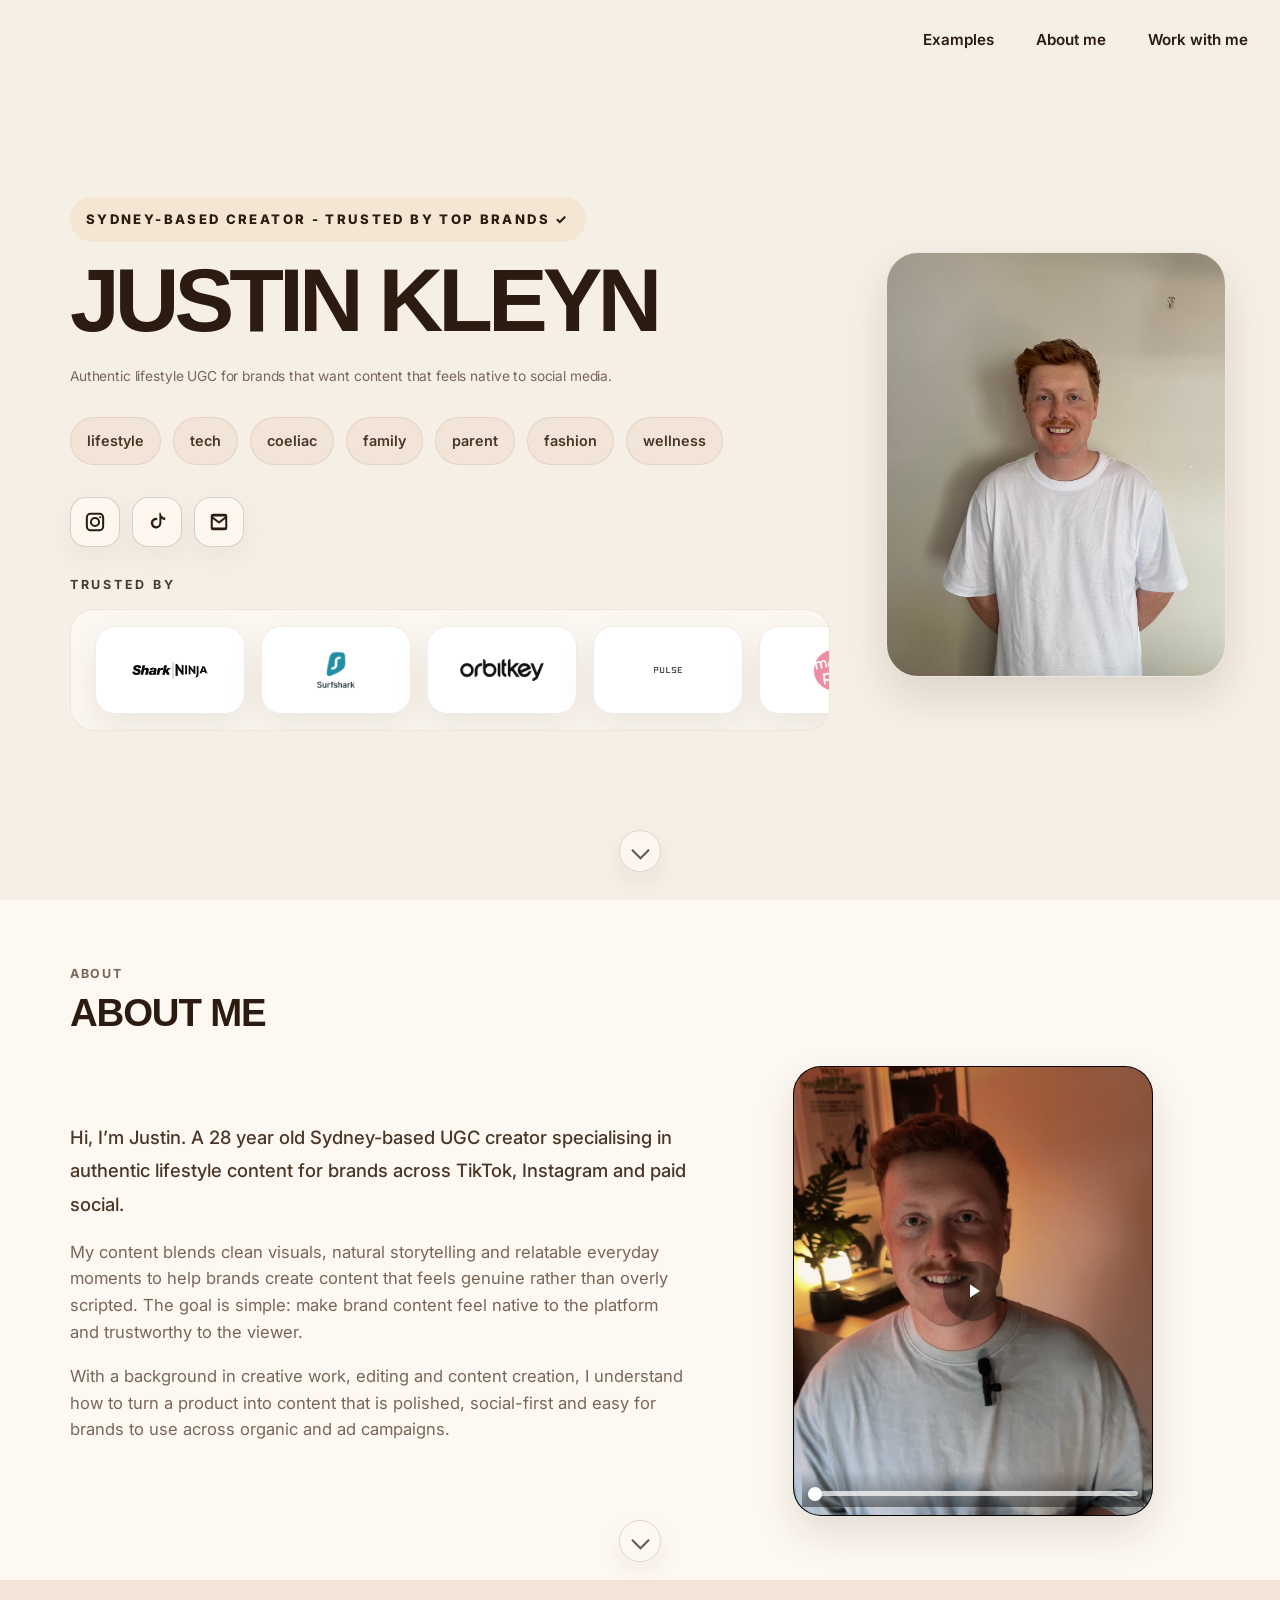
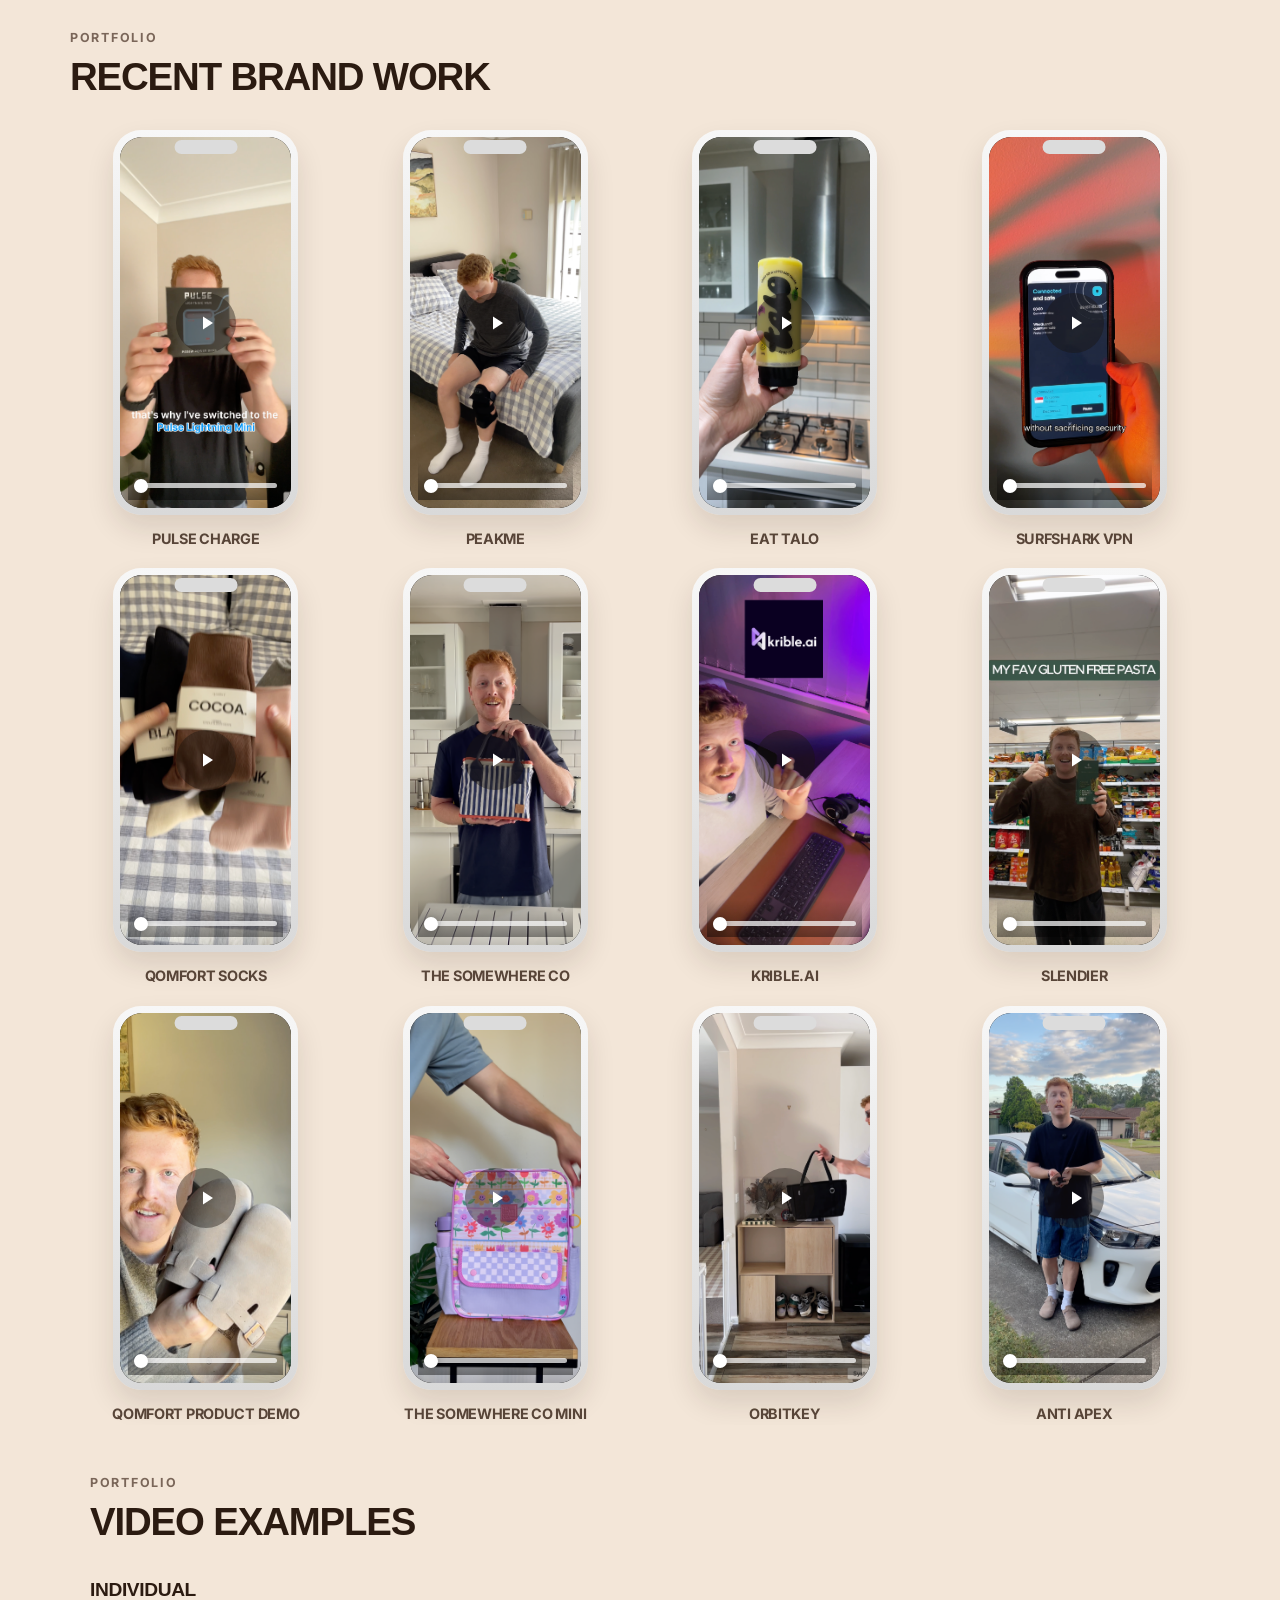
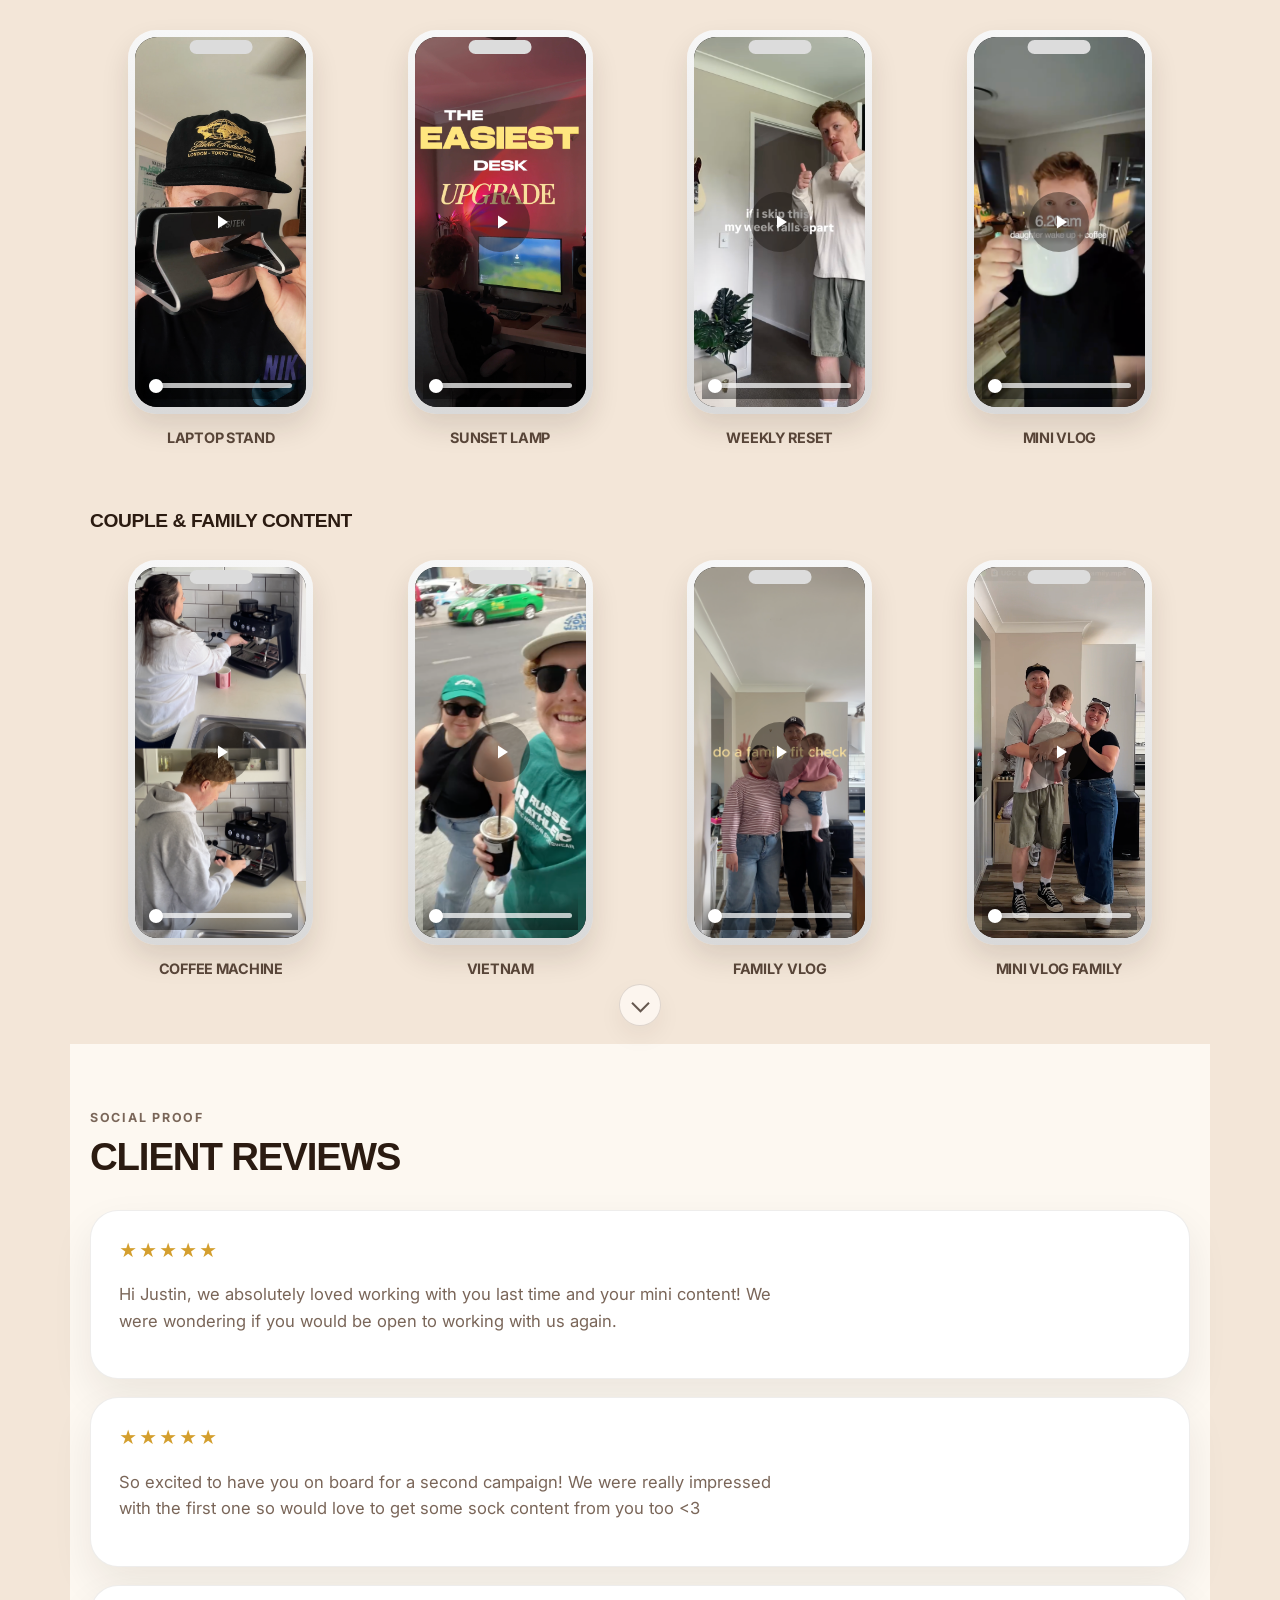
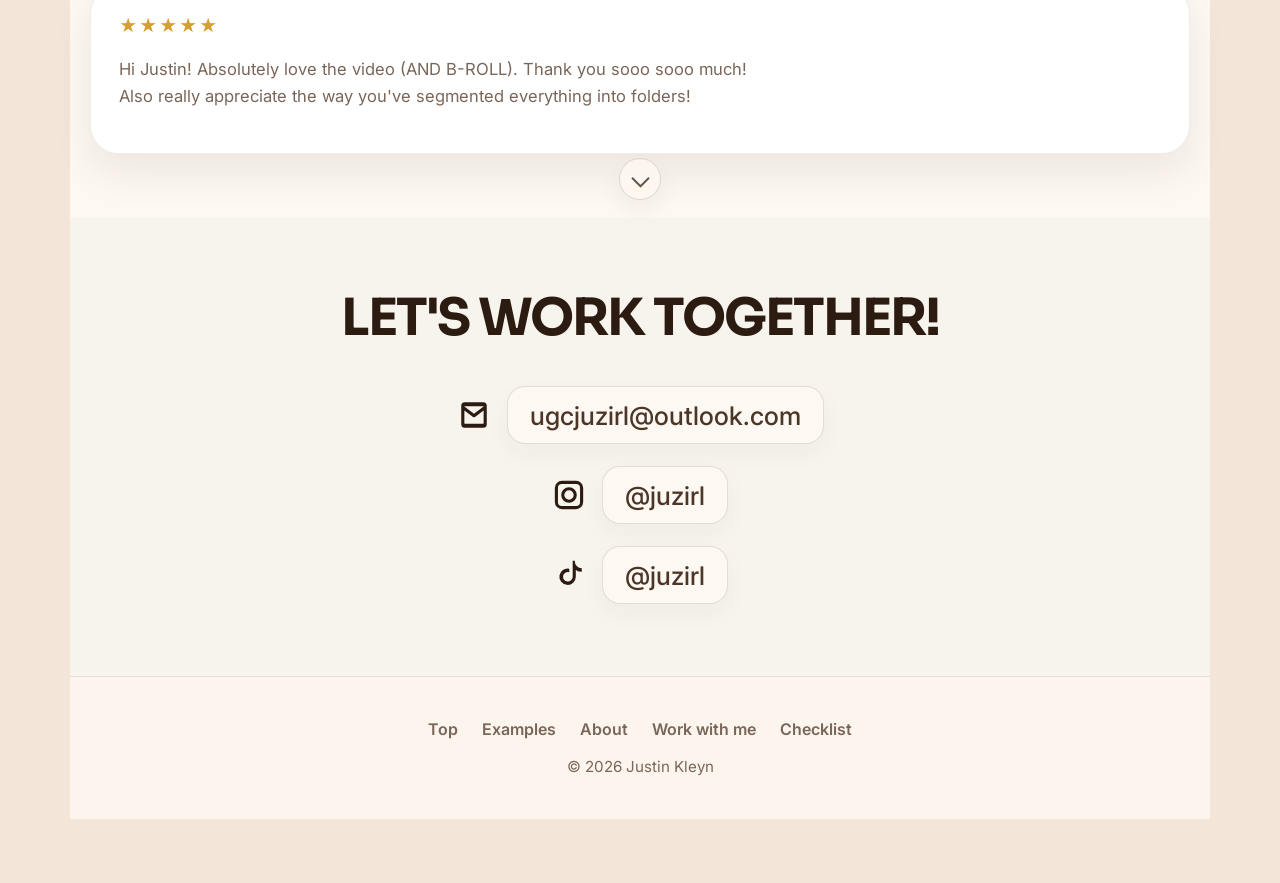
==== index.html @ f052af88 "checklist" ====
<!DOCTYPE html>
<html lang="en">
  <head>
    <link rel="icon" type="image/svg+xml" href="favicon.svg" />
    <meta charset="UTF-8" />
    <meta name="viewport" content="width=device-width, initial-scale=1.0" />
    <title>Justin Kleyn · UGC Creator</title>
    <meta
      name="description"
      content="Justin Kleyn · UGC Creator. Authentic lifestyle UGC for brands across TikTok, Instagram and paid social."
    />
    <link rel="stylesheet" href="styles.css" />
    <link rel="preconnect" href="https://fonts.googleapis.com" />
    <link rel="preconnect" href="https://fonts.gstatic.com" crossorigin />
    <link
      href="https://fonts.googleapis.com/css2?family=Inter:wght@300;400;500;600;700;800&family=Sora:wght@500;600;700;800&display=swap"
      rel="stylesheet"
    />
  </head>
  <body>
    <nav class="navigation" aria-label="Primary navigation">
      <div class="nav-links" id="navLinks">
        <a href="#examples" class="nav-link">Examples</a>
        <a href="#about" class="nav-link">About me</a>
        <a href="#contact" class="nav-link">Work with me</a>
      </div>
      <button class="mobile-menu-toggle" type="button" aria-label="Open menu" id="menuToggle">
        <span></span>
        <span></span>
        <span></span>
      </button>
    </nav>

    <section class="hero" id="top">
      <div class="container">
        <div class="hero-content">
          <div class="hero-left">
            <p class="hero-eyebrow">Sydney-based creator - Trusted by top brands ✓</p>
            <h1 class="hero-title">Justin Kleyn</h1>
            <p class="hero-subtitle">
              Authentic lifestyle UGC for brands that want content that feels native to social
              media.
            </p>

            <div class="hero-tags">
              <span>lifestyle</span>
              <span>tech</span>
              <span>coeliac</span>
              <span>family</span>
              <span>parent</span>
              <span>fashion</span>
              <span>wellness</span>
            </div>

            <div class="social-links">
              <a
                class="social-link"
                href="https://instagram.com/juzirl"
                target="_blank"
                rel="noopener noreferrer"
                aria-label="Instagram @juzirl"
              >
                <svg viewBox="0 0 24 24" aria-hidden="true" class="social-icon-svg">
                  <path
                    d="M7 2h10a5 5 0 0 1 5 5v10a5 5 0 0 1-5 5H7a5 5 0 0 1-5-5V7a5 5 0 0 1 5-5Zm0 2.2A2.8 2.8 0 0 0 4.2 7v10A2.8 2.8 0 0 0 7 19.8h10a2.8 2.8 0 0 0 2.8-2.8V7A2.8 2.8 0 0 0 17 4.2H7Zm5 2.3A5.5 5.5 0 1 1 6.5 12 5.5 5.5 0 0 1 12 6.5Zm0 2.2A3.3 3.3 0 1 0 15.3 12 3.3 3.3 0 0 0 12 8.7Zm5.7-3.1a1.2 1.2 0 1 1-1.2 1.2 1.2 1.2 0 0 1 1.2-1.2Z"
                  />
                </svg>
              </a>

              <a
                class="social-link"
                href="https://tiktok.com/@juzirl"
                target="_blank"
                rel="noopener noreferrer"
                aria-label="TikTok @juzirl"
              >
                <svg viewBox="0 0 24 24" aria-hidden="true" class="social-icon-svg">
                  <path
                    d="M14.6 2v11.2a3.4 3.4 0 1 1-2.4-3.2V7.5a5.8 5.8 0 1 0 4.6 5.7V8.4a7.3 7.3 0 0 0 4.2 1.3V7.2a4.8 4.8 0 0 1-3.4-1.4A4.7 4.7 0 0 1 16.1 2Z"
                  />
                </svg>
              </a>

              <a class="social-link" href="mailto:ugcjuzirl@outlook.com" aria-label="Email Justin">
                <svg viewBox="0 0 24 24" aria-hidden="true" class="social-icon-svg">
                  <path
                    d="M3 5.5A2.5 2.5 0 0 1 5.5 3h13A2.5 2.5 0 0 1 21 5.5v13a2.5 2.5 0 0 1-2.5 2.5h-13A2.5 2.5 0 0 1 3 18.5Zm2.2.4V6l6.8 5.2L18.8 6v-.1ZM18.8 8.8l-6.1 4.6a1.2 1.2 0 0 1-1.4 0L5.2 8.8v9a.3.3 0 0 0 .3.3h13a.3.3 0 0 0 .3-.3Z"
                  />
                </svg>
              </a>
            </div>

            <div class="brand-carousel" aria-label="Brands I have worked with">
              <p class="carousel-label">Trusted by</p>
              <div class="carousel-track-wrapper">
                <div class="carousel-track">
                  <figure class="brand-card">
                    <img src="assets/images/logos/sharkninja.png" alt="Shark Ninja logo" />
                  </figure>
                  <figure class="brand-card">
                    <img src="assets/images/logos/surfshark.png" alt="Surfshark logo" />
                  </figure>
                  <figure class="brand-card">
                    <img src="assets/images/logos/orbitkey.webp" alt="Orbitkey logo" />
                  </figure>
                  <figure class="brand-card">
                    <img src="assets/images/logos/pulsecharge.png" alt="Pulsecharge logo" />
                  </figure>
                  <figure class="brand-card">
                    <img src="assets/images/logos/mooonpig.jpeg" alt="Mooonpig logo" />
                  </figure>
                  <figure class="brand-card">
                    <img src="assets/images/logos/slendier.webp" alt="Slendier logo" />
                  </figure>
                  <figure class="brand-card">
                    <img src="assets/images/logos/somewhereco.webp" alt="Somewhere Co logo" />
                  </figure>
                  <figure class="brand-card">
                    <img src="assets/images/logos/qomfort.webp" alt="Qomfort logo" />
                  </figure>
                  <figure class="brand-card">
                    <img src="assets/images/logos/surfshark.png" alt="Surfshark logo" />
                  </figure>
                  <figure class="brand-card">
                    <img src="assets/images/logos/peakme.png" alt="PeakMe logo" />
                  </figure>
                  <figure class="brand-card">
                    <img src="assets/images/logos/pulsecharge.png" alt="Pulsecharge logo" />
                  </figure>
                  <figure class="brand-card">
                    <img src="assets/images/logos/mooonpig.jpeg" alt="Mooonpig logo" />
                  </figure>
                  <figure class="brand-card">
                    <img src="assets/images/logos/slendier.webp" alt="Slendier logo" />
                  </figure>
                </div>
              </div>
            </div>
          </div>

          <div class="hero-right">
            <div class="hero-image-wrap">
              <img
                src="assets/images/hero-pic.jpg"
                alt="Justin Kleyn hero portrait"
                class="hero-image"
              />
            </div>
          </div>
        </div>
      </div>

      <a href="#about" class="section-arrow" aria-label="Scroll to next section"></a>
    </section>

    <section id="about" class="content-section">
      <div class="container">
        <div class="section-header">
          <p class="section-label">About</p>
          <h2>About me</h2>
        </div>

        <div class="about-grid">
          <div class="about-text">
            <p class="about-lead">
              Hi, I’m Justin. A 28 year old Sydney-based UGC creator specialising in authentic
              lifestyle content for brands across TikTok, Instagram and paid social.
            </p>

            <p>
              My content blends clean visuals, natural storytelling and relatable everyday moments
              to help brands create content that feels genuine rather than overly scripted. The goal
              is simple: make brand content feel native to the platform and trustworthy to the
              viewer.
            </p>

            <p>
              With a background in creative work, editing and content creation, I understand how to
              turn a product into content that is polished, social-first and easy for brands to use
              across organic and ad campaigns.
            </p>
          </div>

          <div class="about-photo">
  <div class="about-media-wrap">
    <div class="video-card about-video-card" data-video-card>
      <video
        class="about-media"
        playsinline
        preload="metadata"
        poster="assets/images/About Me Pic.jpg"
        data-video
      >
        <source src="assets/videos/About Me Video.mp4" type="video/mp4" />
        Your browser does not support the video tag.
      </video>

      <button class="video-play-button" type="button" aria-label="Play video" data-play>
        <svg viewBox="0 0 24 24" aria-hidden="true">
          <path d="M8 5.5v13l10-6.5-10-6.5Z"></path>
        </svg>
      </button>

      <div class="video-controls">
        <input
          class="video-progress"
          type="range"
          min="0"
          max="100"
          value="0"
          step="0.1"
          aria-label="Video progress"
          data-progress
        />
      </div>
    </div>
  </div>
</div>
          </div>
        </div>
      </div>

      <a href="#examples" class="section-arrow" aria-label="Scroll to next section"></a>
    </section>
<section id="examples" class="content-section alt">
  <div class="container">

    <!-- ========================= -->
    <!-- RECENT BRAND WORK -->
    <!-- ========================= -->

    <div class="section-header">
      <p class="section-label">Portfolio</p>
      <h2>Recent Brand Work</h2>
    </div>

    <div class="examples-grid">
      <!-- NEW VIDEO: PULSE CHARGE -->
      <div class="example-item">
        <div class="phone-frame">
          <div class="phone-screen">
            <div class="video-card" data-video-card>
              <video
                class="ugc-video"
                playsinline
                preload="metadata"
                poster="assets/images/pulse charge.jpg"
                data-video
              >
                <source src="assets/videos/pulse charge.mp4" type="video/mp4" />
              </video>

              <button class="video-play-button" type="button" data-play>
                <svg viewBox="0 0 24 24">
                  <path d="M8 5.5v13l10-6.5-10-6.5Z"></path>
                </svg>
              </button>

              <div class="video-controls">
                <input class="video-progress" type="range" min="0" max="100" value="0" step="0.1" data-progress />
              </div>
            </div>
          </div>
        </div>
        <h4 class="example-title">Pulse Charge</h4>
      </div>

      <!-- NEW VIDEO: PEAKME -->
      <div class="example-item">
        <div class="phone-frame">
          <div class="phone-screen">
            <div class="video-card" data-video-card>
              <video
                class="ugc-video"
                playsinline
                preload="metadata"
                poster="assets/images/PeakMe.jpg"
                data-video
              >
                <source src="assets/videos/PeakMe.mp4" type="video/mp4" />
              </video>

              <button class="video-play-button" type="button" data-play>
                <svg viewBox="0 0 24 24">
                  <path d="M8 5.5v13l10-6.5-10-6.5Z"></path>
                </svg>
              </button>

              <div class="video-controls">
                <input class="video-progress" type="range" min="0" max="100" value="0" step="0.1" data-progress />
              </div>
            </div>
          </div>
        </div>
        <h4 class="example-title">PeakMe</h4>
      </div>

      <!-- NEW VIDEO: EAT TALO -->
      <div class="example-item">
        <div class="phone-frame">
          <div class="phone-screen">
            <div class="video-card" data-video-card>
              <video
                class="ugc-video"
                playsinline
                preload="metadata"
                poster="assets/images/Eat Talo.jpg"
                data-video
              >
                <source src="assets/videos/Eat Talo.mp4" type="video/mp4" />
              </video>

              <button class="video-play-button" type="button" data-play>
                <svg viewBox="0 0 24 24">
                  <path d="M8 5.5v13l10-6.5-10-6.5Z"></path>
                </svg>
              </button>

              <div class="video-controls">
                <input class="video-progress" type="range" min="0" max="100" value="0" step="0.1" data-progress />
              </div>
            </div>
          </div>
        </div>
        <h4 class="example-title">Eat Talo</h4>
      </div>

      <!-- NEW VIDEO: SURFSHARK -->
      <div class="example-item">
        <div class="phone-frame">
          <div class="phone-screen">
            <div class="video-card" data-video-card>
              <video
                class="ugc-video"
                playsinline
                preload="metadata"
                poster="assets/images/SurfShark.jpg"
                data-video
              >
                <source src="assets/videos/SurfShark.mp4" type="video/mp4" />
              </video>

              <button class="video-play-button" type="button" data-play>
                <svg viewBox="0 0 24 24">
                  <path d="M8 5.5v13l10-6.5-10-6.5Z"></path>
                </svg>
              </button>

              <div class="video-controls">
                <input class="video-progress" type="range" min="0" max="100" value="0" step="0.1" data-progress />
              </div>
            </div>
          </div>
        </div>
        <h4 class="example-title">SurfShark VPN</h4>
      </div>

      <!-- VIDEO 0: QOMFORT SOCKS -->
      <div class="example-item">
        <div class="phone-frame">
          <div class="phone-screen">
            <div class="video-card" data-video-card>
              <video
                class="ugc-video"
                playsinline
                preload="metadata"
                poster="assets/images/qomfort socks.jpg"
                data-video
              >
                <source src="assets/videos/Qomfort Socks.mp4" type="video/mp4" />
              </video>

              <button class="video-play-button" type="button" data-play>
                <svg viewBox="0 0 24 24">
                  <path d="M8 5.5v13l10-6.5-10-6.5Z"></path>
                </svg>
              </button>

              <div class="video-controls">
                <input class="video-progress" type="range" min="0" max="100" value="0" step="0.1" data-progress />
              </div>
            </div>
          </div>
        </div>
        <h4 class="example-title">Qomfort Socks</h4>
      </div>

      <!-- VIDEO 1: THE SOMEWHERE CO -->
      <div class="example-item">
        <div class="phone-frame">
          <div class="phone-screen">
            <div class="video-card" data-video-card>
              <video
                class="ugc-video"
                playsinline
                preload="metadata"
                poster="assets/images/somewhereco.jpg"
                data-video
              >
                <source src="assets/videos/TSC - Lunchbag (no text).mp4" type="video/mp4" />
              </video>

              <button class="video-play-button" type="button" data-play>
                <svg viewBox="0 0 24 24">
                  <path d="M8 5.5v13l10-6.5-10-6.5Z"></path>
                </svg>
              </button>

              <div class="video-controls">
                <input class="video-progress" type="range" min="0" max="100" value="0" step="0.1" data-progress />
              </div>
            </div>
          </div>
        </div>
        <h4 class="example-title">The Somewhere Co</h4>
      </div>

      <!-- VIDEO 2: KRIBLE.AI -->
      <div class="example-item">
        <div class="phone-frame">
          <div class="phone-screen">
            <div class="video-card" data-video-card>
              <video
                class="ugc-video"
                playsinline
                preload="metadata"
                poster="assets/images/krible.jpg"
                data-video
              >
                <source src="assets/videos/krible.mp4" type="video/mp4" />
              </video>

              <button class="video-play-button" type="button" data-play>
                <svg viewBox="0 0 24 24">
                  <path d="M8 5.5v13l10-6.5-10-6.5Z"></path>
                </svg>
              </button>

              <div class="video-controls">
                <input class="video-progress" type="range" min="0" max="100" value="0" step="0.1" data-progress />
              </div>
            </div>
          </div>
        </div>
        <h4 class="example-title">krible.ai</h4>
      </div>

      <!-- VIDEO 1: SLENDIER -->
      <div class="example-item">
        <div class="phone-frame">
          <div class="phone-screen">
            <div class="video-card" data-video-card>
              <video
                class="ugc-video"
                playsinline
                preload="metadata"
                poster="assets/images/slendier.jpg"
                data-video
              >
                <source src="assets/videos/slendier.mp4" type="video/mp4" />
              </video>

              <button class="video-play-button" type="button" data-play>
                <svg viewBox="0 0 24 24">
                  <path d="M8 5.5v13l10-6.5-10-6.5Z"></path>
                </svg>
              </button>

              <div class="video-controls">
                <input class="video-progress" type="range" min="0" max="100" value="0" step="0.1" data-progress />
              </div>
            </div>
          </div>
        </div>
        <h4 class="example-title">Slendier</h4>
      </div>

      <!-- VIDEO 2: QOMFORT PRODUCT DEMO -->
      <div class="example-item">
        <div class="phone-frame">
          <div class="phone-screen">
            <div class="video-card" data-video-card>
              <video
                class="ugc-video"
                playsinline
                preload="metadata"
                poster="assets/images/Qomfort Product Demo.jpg"
                data-video
              >
                <source src="assets/videos/Qomfort Product Demo.mp4" type="video/mp4" />
              </video>

              <button class="video-play-button" type="button" data-play>
                <svg viewBox="0 0 24 24">
                  <path d="M8 5.5v13l10-6.5-10-6.5Z"></path>
                </svg>
              </button>

              <div class="video-controls">
                <input class="video-progress" type="range" min="0" max="100" value="0" step="0.1" data-progress />
              </div>
            </div>
          </div>
        </div>
        <h4 class="example-title">Qomfort Product Demo</h4>
      </div>

      <!-- VIDEO 4: THE SOMEWHERE CO -->
      <div class="example-item">
        <div class="phone-frame">
          <div class="phone-screen">
            <div class="video-card" data-video-card>
              <video
                class="ugc-video"
                playsinline
                preload="metadata"
                poster="assets/images/thesomewhereco.png"
                data-video
              >
                <source src="assets/videos/thesomewhereco.mp4" type="video/mp4" />
                Your browser does not support the video tag.
              </video>

              <button class="video-play-button" type="button" data-play>
                <svg viewBox="0 0 24 24">
                  <path d="M8 5.5v13l10-6.5-10-6.5Z"></path>
                </svg>
              </button>

              <div class="video-controls">
                <input class="video-progress" type="range" min="0" max="100" value="0" step="0.1" data-progress />
              </div>
            </div>
          </div>
        </div>
        <h4 class="example-title">The Somewhere Co Mini</h4>
      </div>

      <!-- VIDEO 5: ORBITKEY -->
      <div class="example-item">
        <div class="phone-frame">
          <div class="phone-screen">
            <div class="video-card" data-video-card>
              <video
                class="ugc-video"
                playsinline
                preload="metadata"
                poster="assets/images/daily tote.jpg"
                data-video
              >
                <source src="assets/videos/orbitkey daily tote - text edit.mp4" type="video/mp4" />
              </video>

              <button class="video-play-button" type="button" data-play>
                <svg viewBox="0 0 24 24">
                  <path d="M8 5.5v13l10-6.5-10-6.5Z"></path>
                </svg>
              </button>

              <div class="video-controls">
                <input class="video-progress" type="range" min="0" max="100" value="0" step="0.1" data-progress />
              </div>
            </div>
          </div>
        </div>
        <h4 class="example-title">Orbitkey</h4>
      </div>

      <!-- VIDEO 6: ANTI APEX -->
      <div class="example-item">
        <div class="phone-frame">
          <div class="phone-screen">
            <div class="video-card" data-video-card>
              <video
                class="ugc-video"
                playsinline
                preload="metadata"
                poster="assets/images/Anti Apex.jpg"
                data-video
              >
                <source src="assets/videos/Anti Apex.mp4" type="video/mp4" />
              </video>

              <button class="video-play-button" type="button" data-play>
                <svg viewBox="0 0 24 24">
                  <path d="M8 5.5v13l10-6.5-10-6.5Z"></path>
                </svg>
              </button>

              <div class="video-controls">
                <input class="video-progress" type="range" min="0" max="100" value="0" step="0.1" data-progress />
              </div>
            </div>
          </div>
        </div>
        <h4 class="example-title">Anti Apex</h4>
      </div>

    </div>

    <section id="examples" class="content-section alt video-examples-section">
      <div class="container">
        <div class="section-header">
          <p class="section-label">Portfolio</p>
          <h2>Video examples</h2>
        </div>

        <h3 class="portfolio-subtitle">Individual</h3>

        <div class="examples-grid">
          <div class="example-item">
            <div class="phone-frame">
              <div class="phone-screen">
                <div class="video-card" data-video-card>
                  <video
                    class="ugc-video"
                    playsinline
                    preload="metadata"
                    poster="assets/images/laptop-stand-cover.jpg"
                    data-video
                  >
                    <source src="assets/videos/UGC Example - Laptop Stand.mp4" type="video/mp4" />
                    Your browser does not support the video tag.
                  </video>
                  <button class="video-play-button" type="button" aria-label="Play video" data-play>
                    <svg viewBox="0 0 24 24" aria-hidden="true">
                      <path d="M8 5.5v13l10-6.5-10-6.5Z"></path>
                    </svg>
                  </button>
                  <div class="video-controls">
                    <input
                      class="video-progress"
                      type="range"
                      min="0"
                      max="100"
                      value="0"
                      step="0.1"
                      aria-label="Video progress"
                      data-progress
                    />
                  </div>
                </div>
              </div>
            </div>
            <h4 class="example-title">Laptop Stand</h4>
          </div>

          <div class="example-item">
            <div class="phone-frame">
              <div class="phone-screen">
                <div class="video-card" data-video-card>
                  <video
                    class="ugc-video"
                    playsinline
                    preload="metadata"
                    poster="assets/images/sunset-lamp-cover.jpg"
                    data-video
                  >
                    <source src="assets/videos/UGC Example - Sunset Lamp.mp4" type="video/mp4" />
                    Your browser does not support the video tag.
                  </video>
                  <button class="video-play-button" type="button" aria-label="Play video" data-play>
                    <svg viewBox="0 0 24 24" aria-hidden="true">
                      <path d="M8 5.5v13l10-6.5-10-6.5Z"></path>
                    </svg>
                  </button>
                  <div class="video-controls">
                    <input
                      class="video-progress"
                      type="range"
                      min="0"
                      max="100"
                      value="0"
                      step="0.1"
                      aria-label="Video progress"
                      data-progress
                    />
                  </div>
                </div>
              </div>
            </div>
            <h4 class="example-title">Sunset Lamp</h4>
          </div>

          <div class="example-item">
            <div class="phone-frame">
              <div class="phone-screen">
                <div class="video-card" data-video-card>
                  <video
                    class="ugc-video"
                    playsinline
                    preload="metadata"
                    poster="assets/images/weekly-reset-cover.jpg"
                    data-video
                  >
                    <source src="assets/videos/UGC Example - Weekly Reset.mp4" type="video/mp4" />
                    Your browser does not support the video tag.
                  </video>
                  <button class="video-play-button" type="button" aria-label="Play video" data-play>
                    <svg viewBox="0 0 24 24" aria-hidden="true">
                      <path d="M8 5.5v13l10-6.5-10-6.5Z"></path>
                    </svg>
                  </button>
                  <div class="video-controls">
                    <input
                      class="video-progress"
                      type="range"
                      min="0"
                      max="100"
                      value="0"
                      step="0.1"
                      aria-label="Video progress"
                      data-progress
                    />
                  </div>
                </div>
              </div>
            </div>
            <h4 class="example-title">Weekly Reset</h4>
          </div>

          <div class="example-item">
            <div class="phone-frame">
              <div class="phone-screen">
                <div class="video-card" data-video-card>
                  <video
                    class="ugc-video"
                    playsinline
                    preload="metadata"
                    poster="assets/images/mini-vlog-cover.jpg"
                    data-video
                  >
                    <source src="assets/videos/UGC Example - Mini Vlog.mp4" type="video/mp4" />
                    Your browser does not support the video tag.
                  </video>
                  <button class="video-play-button" type="button" aria-label="Play video" data-play>
                    <svg viewBox="0 0 24 24" aria-hidden="true">
                      <path d="M8 5.5v13l10-6.5-10-6.5Z"></path>
                    </svg>
                  </button>
                  <div class="video-controls">
                    <input
                      class="video-progress"
                      type="range"
                      min="0"
                      max="100"
                      value="0"
                      step="0.1"
                      aria-label="Video progress"
                      data-progress
                    />
                  </div>
                </div>
              </div>
            </div>
            <h4 class="example-title">Mini Vlog</h4>
          </div>
        </div>

        <h3 class="portfolio-subtitle">Couple &amp; Family Content</h3>

        <div class="examples-grid">
          <div class="example-item">
            <div class="phone-frame">
              <div class="phone-screen">
                <div class="video-card" data-video-card>
                  <video
                    class="ugc-video"
                    playsinline
                    preload="metadata"
                    poster="assets/images/sunbeam couple.jpg"
                    data-video
                  >
                    <source src="assets/videos/sunbeam couple.mp4" type="video/mp4" />
                    Your browser does not support the video tag.
                  </video>
                  <button class="video-play-button" type="button" aria-label="Play video" data-play>
                    <svg viewBox="0 0 24 24" aria-hidden="true">
                      <path d="M8 5.5v13l10-6.5-10-6.5Z"></path>
                    </svg>
                  </button>
                  <div class="video-controls">
                    <input
                      class="video-progress"
                      type="range"
                      min="0"
                      max="100"
                      value="0"
                      step="0.1"
                      aria-label="Video progress"
                      data-progress
                    />
                  </div>
                </div>
              </div>
            </div>
            <h4 class="example-title">Coffee Machine</h4>
          </div>

          <div class="example-item">
            <div class="phone-frame">
              <div class="phone-screen">
                <div class="video-card" data-video-card>
                  <video
                    class="ugc-video"
                    playsinline
                    preload="metadata"
                    poster="assets/images/Vietnam.png"
                    data-video
                  >
                    <source src="assets/videos/UGC Example - Vietnam Travel.mp4" type="video/mp4" />
                    Your browser does not support the video tag.
                  </video>
                  <button class="video-play-button" type="button" aria-label="Play video" data-play>
                    <svg viewBox="0 0 24 24" aria-hidden="true">
                      <path d="M8 5.5v13l10-6.5-10-6.5Z"></path>
                    </svg>
                  </button>
                  <div class="video-controls">
                    <input
                      class="video-progress"
                      type="range"
                      min="0"
                      max="100"
                      value="0"
                      step="0.1"
                      aria-label="Video progress"
                      data-progress
                    />
                  </div>
                </div>
              </div>
            </div>
            <h4 class="example-title">Vietnam</h4>
          </div>

          <div class="example-item">
            <div class="phone-frame">
              <div class="phone-screen">
                <div class="video-card" data-video-card>
                  <video
                    class="ugc-video"
                    playsinline
                    preload="metadata"
                    poster="assets/images/family vlog.jpg"
                    data-video
                  >
                    <source
                      src="assets/videos/Family Vlog.MP4"
                      type="video/mp4"
                    />
                    Your browser does not support the video tag.
                  </video>
                  <button class="video-play-button" type="button" aria-label="Play video" data-play>
                    <svg viewBox="0 0 24 24" aria-hidden="true">
                      <path d="M8 5.5v13l10-6.5-10-6.5Z"></path>
                    </svg>
                  </button>
                  <div class="video-controls">
                    <input
                      class="video-progress"
                      type="range"
                      min="0"
                      max="100"
                      value="0"
                      step="0.1"
                      aria-label="Video progress"
                      data-progress
                    />
                  </div>
                </div>
              </div>
            </div>
            <h4 class="example-title">Family Vlog</h4>
          </div>

          <div class="example-item">
            <div class="phone-frame">
              <div class="phone-screen">
                <div class="video-card" data-video-card>
                  <video
                    class="ugc-video"
                    playsinline
                    preload="metadata"
                    poster="assets/images/Mini Vlog Family.png"
                    data-video
                  >
                    <source
                      src="assets/videos/UGC Example - Mini Vlog Family.mp4"
                      type="video/mp4"
                    />
                    Your browser does not support the video tag.
                  </video>
                  <button class="video-play-button" type="button" aria-label="Play video" data-play>
                    <svg viewBox="0 0 24 24" aria-hidden="true">
                      <path d="M8 5.5v13l10-6.5-10-6.5Z"></path>
                    </svg>
                  </button>
                  <div class="video-controls">
                    <input
                      class="video-progress"
                      type="range"
                      min="0"
                      max="100"
                      value="0"
                      step="0.1"
                      aria-label="Video progress"
                      data-progress
                    />
                  </div>
                </div>
              </div>
            </div>
            <h4 class="example-title">Mini Vlog Family</h4>
          </div>
        </div>
      </div>

      <a href="#reviews" class="section-arrow" aria-label="Scroll to client reviews"></a>
    </section>

    <section id="reviews" class="content-section reviews-section">
      <div class="container">
        <div class="section-header">
          <p class="section-label">Social proof</p>
          <h2>Client reviews</h2>
        </div>

        <div class="reviews-grid">
          <div class="review-card">
            <div class="review-stars" aria-label="Five star rating">★★★★★</div>
            <p>Hi Justin, we absolutely loved working with you last time and your mini content! We were wondering if you would be open to working with us again.</p>
          </div>

          <div class="review-card">
            <div class="review-stars" aria-label="Five star rating">★★★★★</div>
            <p>So excited to have you on board for a second campaign! We were really impressed with the first one so would love to get some sock content from you too &lt;3</p>
          </div>

          <div class="review-card">
            <div class="review-stars" aria-label="Five star rating">★★★★★</div>
            <p>Hi Justin! Absolutely love the video (AND B-ROLL). Thank you sooo sooo much! Also really appreciate the way you've segmented everything into folders!</p>
          </div>
        </div>
      </div>

      <a href="#contact" class="section-arrow" aria-label="Scroll to next section"></a>
    </section>

    <section id="contact" class="content-section contact-simple">
      <div class="container contact-container">
        <h2 class="contact-title">Let's work together!</h2>

        <div class="contact-list">
          <a class="contact-row" href="mailto:ugcjuzirl@outlook.com" aria-label="Email Justin">
            <svg viewBox="0 0 24 24" aria-hidden="true" class="contact-icon">
              <path
                d="M3 5.5A2.5 2.5 0 0 1 5.5 3h13A2.5 2.5 0 0 1 21 5.5v13a2.5 2.5 0 0 1-2.5 2.5h-13A2.5 2.5 0 0 1 3 18.5Zm2.2.4V6l6.8 5.2L18.8 6v-.1ZM18.8 8.8l-6.1 4.6a1.2 1.2 0 0 1-1.4 0L5.2 8.8v9a.3.3 0 0 0 .3.3h13a.3.3 0 0 0 .3-.3Z"
              />
            </svg>
            <span class="contact-pill">ugcjuzirl@outlook.com</span>
          </a>

          <a
            class="contact-row"
            href="https://instagram.com/juzirl"
            target="_blank"
            rel="noopener noreferrer"
            aria-label="Instagram @juzirl"
          >
            <svg viewBox="0 0 24 24" aria-hidden="true" class="contact-icon">
              <path
                d="M7 2h10a5 5 0 0 1 5 5v10a5 5 0 0 1-5 5H7a5 5 0 0 1-5-5V7a5 5 0 0 1 5-5Zm0 2.2A2.8 2.8 0 0 0 4.2 7v10A2.8 2.8 0 0 0 7 19.8h10a2.8 2.8 0 0 0 2.8-2.8V7A2.8 2.8 0 0 0 17 4.2H7Zm5 2.3A5.5 5.5 0 1 1 6.5 12 5.5 5.5 0 0 1 12 6.5Zm0 2.2A3.3 3.3 0 1 0 15.3 12 3.3 3.3 0 0 0 12 8.7Z"
              />
            </svg>
            <span class="contact-pill">@juzirl</span>
          </a>

          <a
            class="contact-row"
            href="https://tiktok.com/@juzirl"
            target="_blank"
            rel="noopener noreferrer"
            aria-label="TikTok @juzirl"
          >
            <svg viewBox="0 0 24 24" aria-hidden="true" class="contact-icon">
              <path
                d="M14.6 2v11.2a3.4 3.4 0 1 1-2.4-3.2V7.5a5.8 5.8 0 1 0 4.6 5.7V8.4a7.3 7.3 0 0 0 4.2 1.3V7.2a4.8 4.8 0 0 1-3.4-1.4A4.7 4.7 0 0 1 16.1 2Z"
              />
            </svg>
            <span class="contact-pill">@juzirl</span>
          </a>
        </div>
      </div>
    </section>

    <footer class="footer">
      <div class="container">
        <div class="footer-links">
          <a href="#top">Top</a>
          <a href="#examples">Examples</a>
          <a href="#about">About</a>
          <a href="#contact">Work with me</a>
          <a href="/checklist/">Checklist</a>
        </div>
        <div class="footer-copyright">© <span id="year"></span> Justin Kleyn</div>
      </div>
    </footer>

    <script>
      document.addEventListener("DOMContentLoaded", () => {
        const year = document.getElementById("year");
        if (year) year.textContent = String(new Date().getFullYear());

        const toggle = document.getElementById("menuToggle");
        const links = document.getElementById("navLinks");

        if (toggle && links) {
          toggle.addEventListener("click", () => {
            const isOpen = links.getAttribute("data-open") === "true";
            links.setAttribute("data-open", isOpen ? "false" : "true");
          });

          links.addEventListener("click", (e) => {
            const target = e.target;
            if (target instanceof HTMLAnchorElement) links.setAttribute("data-open", "false");
          });
        }

        const videoCards = document.querySelectorAll("[data-video-card]");

        videoCards.forEach((card) => {
          const video = card.querySelector("[data-video]");
          const playButton = card.querySelector("[data-play]");
          const progress = card.querySelector("[data-progress]");

          if (!video || !playButton || !progress) return;

          const updatePlayState = () => {
            card.classList.toggle("is-playing", !video.paused && !video.ended);
          };

          const togglePlayback = () => {
            if (video.paused || video.ended) {
              video.play();
            } else {
              video.pause();
            }
          };

          playButton.addEventListener("click", (e) => {
            e.stopPropagation();
            togglePlayback();
          });

          video.addEventListener("click", togglePlayback);

          video.addEventListener("play", updatePlayState);
          video.addEventListener("pause", updatePlayState);
          video.addEventListener("ended", () => {
            updatePlayState();
            progress.value = 0;
          });

          video.addEventListener("loadedmetadata", () => {
            progress.value = 0;
          });

          video.addEventListener("timeupdate", () => {
            if (!video.duration) return;
            progress.value = (video.currentTime / video.duration) * 100;
          });

          progress.addEventListener("input", () => {
            if (!video.duration) return;
            const newTime = (progress.value / 100) * video.duration;
            video.currentTime = newTime;
          });
        });
      });
    </script>
  </body>
</html>
---- styles.css ----
/* Reset and Base Styles */
* {
  margin: 0;
  padding: 0;
  box-sizing: border-box;
}

html {
  scroll-behavior: smooth;
}

body {
  font-family: "Inter", -apple-system, BlinkMacSystemFont, "Segoe UI", Roboto, sans-serif;
  line-height: 1.6;
  color: #2b1b11;
  background: #f6efe6;
  min-height: 100vh;
  overflow-x: hidden;
}

a {
  color: inherit;
}

.nav-link,
.section-label,
.portfolio-subtitle,
.contact-title,
.footer-links a,
.about-lead,
.example-title {
  color: #2b1b11;
}

h1,
h2,
h3,
h4 {
  color: #2b1b11;
}

/* Keep section tone differentiation */
.hero {
  background: #fff; /* bright white hero */
}
.content-section {
  background: #f5f8ff; /* very light blue tint for main sections */
}
#about.content-section,
#contact.content-section {
  background: #f7f4ee; /* cream tone for about/contact */
}
.content-section.alt {
  background: #f3e6d8; /* existing tan for example alternate sections */
}

button,
input {
  font: inherit;
}

.container {
  max-width: 1180px;
  margin: 0 auto;
  padding: 0 20px;
}

/* Navigation */
.navigation {
  position: absolute;
  top: 0;
  right: 0;
  z-index: 1000;
  padding: 20px;
  display: flex;
  align-items: center;
  gap: 14px;
}

.nav-links {
  display: flex;
  gap: 18px;
  align-items: center;
}

.nav-link {
  color: #2b1b11;
  text-decoration: none;
  font-weight: 600;
  font-size: 0.95rem;
  padding: 8px 12px;
  transition: transform 0.2s ease, opacity 0.2s ease;
}

.nav-link:hover {
  opacity: 0.8;
  transform: translateY(-1px);
}

.mobile-menu-toggle {
  display: none;
  flex-direction: column;
  cursor: pointer;
  padding: 6px;
  border: 1px solid rgba(43, 27, 17, 0.25);
  border-radius: 12px;
  background: rgba(253, 248, 241, 0.9);
}

.mobile-menu-toggle span {
  width: 22px;
  height: 2px;
  background: #2b1b11;
  margin: 3px 0;
  border-radius: 2px;
  transition: 0.3s;
}

/* Hero Section */
.hero {
  min-height: 100vh;
  display: flex;
  align-items: center;
  position: relative;
  padding: 0;
  background: #f6efe6;
}

.hero-content {
  display: flex;
  align-items: center;
  justify-content: space-between;
  width: 100%;
  gap: 56px;
  padding-top: 84px;
  padding-bottom: 56px;
}

.hero-left {
  flex: 1;
  max-width: 760px;
  text-align: left;
}

.hero-right {
  flex: 0 0 340px;
  display: flex;
  justify-content: center;
  align-items: center;
}

.hero-image-wrap {
  width: 100%;
  max-width: 340px;
  aspect-ratio: 4 / 5;
  border-radius: 32px;
  overflow: hidden;
  box-shadow: 0 20px 44px rgba(43, 27, 17, 0.12);
  border: 1px solid rgba(43, 27, 17, 0.08);
  background: #fdf8f1;
}

.hero-image {
  display: block;
  width: 100%;
  height: 100%;
  object-fit: cover;
}

.hero-eyebrow {
  margin: 0 0 1rem;
  font-size: 0.82rem;
  font-weight: 800;
  letter-spacing: 0.18em;
  text-transform: uppercase;
  color: #2b1b11;
  background: rgba(243, 210, 175, 0.32);
  padding: 0.75rem 1rem;
  border-radius: 999px;
  display: inline-flex;
  align-items: center;
}

.hero-title {
  font-family: "Helvetica Neue", Helvetica, Arial, sans-serif;
  font-weight: 700;
  line-height: 0.95;
  letter-spacing: -5px;
  font-size: clamp(3.1rem, 7vw, 5.8rem);
  margin-bottom: 0;
  color: #2b1b11;
  text-transform: uppercase;
}

.hero-compact .hero-title {
  font-size: clamp(1.75rem, 4vw, 3rem);
  letter-spacing: -1.5px;
  line-height: 1.05;
  max-width: 420px;
  display: inline-block;
  white-space: normal;
  overflow-wrap: break-word;
  word-break: break-word;
}

.hero-compact .hero-left {
  max-width: 480px;
  min-width: 0;
}

.hero-compact .hero-left {
  position: relative;
  z-index: 3;
}

.hero-compact .hero-content {
  gap: 24px;
}

.hero-compact .hero-right {
  flex: 0 0 300px;
}

.hero-compact .hero-right {
  position: relative;
  z-index: 1;
}

.hero-compact .hero-subtitle {
  max-width: 28rem;
}

/* put the follow CTA on its own visual line inside the subtitle */
.hero-compact .hero-subtitle .follow-line {
  display: block;
  margin-top: 0.25rem;
}

.hero-subtitle {
  font-size: 0.86rem;
  line-height: 1.9;
  letter-spacing: -0.01em;
  color: #7a6659;
  margin-top: 1.25rem;
  margin-bottom: 0;
  max-width: 42rem;
}

.social-links {
  display: flex;
  gap: 12px;
  align-items: center;
  margin-top: 2rem;
  margin-left: auto;
}

.brand-carousel {
  margin-top: 1.75rem;
  max-width: 100%;
}

.carousel-label {
  margin-bottom: 0.9rem;
  font-size: 0.78rem;
  font-weight: 700;
  letter-spacing: 0.22em;
  text-transform: uppercase;
  color: #2b1b11;
  opacity: 0.85;
}

.carousel-track-wrapper {
  overflow: hidden;
  border-radius: 24px;
  padding: 1rem 0;
  background: rgba(253, 248, 241, 0.9);
  border: 1px solid rgba(43, 27, 17, 0.08);
}

.carousel-track {
  display: flex;
  align-items: center;
  gap: 1rem;
  padding-left: 1.5rem;
  animation: scrollBrands 28s linear infinite;
}

.brand-card {
  flex: 0 0 auto;
  min-width: 150px;
  height: 88px;
  display: flex;
  align-items: center;
  justify-content: center;
  padding: 0 18px;
  border-radius: 20px;
  border: 1px solid rgba(43, 27, 17, 0.08);
  background: rgba(255, 255, 255, 0.95);
  box-shadow: 0 16px 38px rgba(43, 27, 17, 0.08);
}

.brand-card img {
  max-height: 42px;
  max-width: 100%;
  opacity: 0.95;
  transition: opacity 0.25s ease, transform 0.25s ease;
}

.brand-card:hover img {
  opacity: 1;
  transform: scale(1.03);
}

@keyframes scrollBrands {
  from {
    transform: translateX(0);
  }
  to {
    transform: translateX(-50%);
  }
}

.social-link {
  width: 50px;
  height: 50px;
  display: inline-flex;
  align-items: center;
  justify-content: center;
  border: 1.5px solid rgba(43, 27, 17, 0.18);
  border-radius: 16px;
  color: #2b1b11;
  text-decoration: none;
  background: rgba(253, 248, 241, 0.92);
  transition: transform 0.2s ease, background 0.2s ease, border-color 0.2s ease,
    box-shadow 0.2s ease;
  box-shadow: 0 10px 30px rgba(43, 27, 17, 0.05);
}

.hero-tags {
  display: flex;
  flex-wrap: wrap;
  gap: 0.75rem;
  margin-top: 1.75rem;
}

.hero-tags span {
  padding: 0.7rem 1rem;
  border-radius: 999px;
  font-size: 0.9rem;
  font-weight: 600;
  color: #4b3628;
  background: rgba(240, 223, 207, 0.65);
  border: 1px solid rgba(43, 27, 17, 0.08);
}

.hero-actions {
  display: flex;
  flex-wrap: wrap;
  gap: 1rem;
  margin-top: 2rem;
}

.button {
  display: inline-flex;
  align-items: center;
  justify-content: center;
  padding: 0.95rem 1.7rem;
  border-radius: 999px;
  font-weight: 700;
  text-decoration: none;
  transition: transform 0.2s ease, background 0.2s ease, box-shadow 0.2s ease;
}

.button-primary {
  background: #2b1b11;
  color: #ffffff;
  box-shadow: 0 14px 28px rgba(43, 27, 17, 0.18);
}

.button-secondary {
  background: rgba(43, 27, 17, 0.08);
  color: #2b1b11;
}

.button:hover {
  transform: translateY(-1px);
}

.download-steps {
  display: grid;
  gap: 1rem;
  max-width: 740px;
  margin-top: 1rem;
}

.download-step {
  padding: 1.35rem 1.25rem;
  border-radius: 24px;
  background: rgba(243, 210, 175, 0.18);
  border: 1px solid rgba(43, 27, 17, 0.08);
  color: #4b3628;
  font-size: 1rem;
}

.download-actions {
  margin-top: 2rem;
}

.social-link:hover {
  transform: translateY(-2px);
  background: #f0dfcf;
  border-color: rgba(43, 27, 17, 0.3);
  box-shadow: 0 14px 34px rgba(43, 27, 17, 0.08);
}

.social-icon-svg {
  width: 22px;
  height: 22px;
  fill: currentColor;
  display: block;
}

/* Section arrow */
.section-arrow {
  position: absolute;
  left: 50%;
  bottom: 18px;
  transform: translateX(-50%);
  width: 42px;
  height: 42px;
  border-radius: 999px;
  border: 1px solid rgba(43, 27, 17, 0.14);
  background: rgba(253, 248, 241, 0.88);
  box-shadow: 0 10px 24px rgba(43, 27, 17, 0.06);
  display: inline-flex;
  align-items: center;
  justify-content: center;
  text-decoration: none;
  z-index: 5;
  transition: transform 0.2s ease, background 0.2s ease, box-shadow 0.2s ease;
}

.section-arrow:hover {
  transform: translateX(-50%) translateY(2px);
  background: #f8f1e9;
  box-shadow: 0 12px 26px rgba(43, 27, 17, 0.08);
}

.section-arrow::before {
  content: "";
  width: 11px;
  height: 11px;
  border-right: 2.5px solid rgba(43, 27, 17, 0.72);
  border-bottom: 2.5px solid rgba(43, 27, 17, 0.72);
  transform: rotate(45deg);
  margin-top: -2px;
}

.hero .section-arrow {
  bottom: 28px;
}

/* Sections */
.content-section {
  position: relative;
  padding: 64px 0;
  background: #f6efe6;
}

#about.content-section {
  background: #fdf8f1;
}

.content-section.alt {
  background: #f3e6d8;
  padding-top: 48px;
}

.reviews-section {
  background: #fdf8f1;
}

.reviews-grid {
  display: grid;
  gap: 18px;
  margin-top: 24px;
}

.review-card {
  width: 100%;
  padding: 26px 28px;
  border-radius: 28px;
  background: #ffffff;
  border: 1px solid rgba(43, 27, 17, 0.08);
  box-shadow: 0 18px 40px rgba(43, 27, 17, 0.08);
}

.review-stars {
  font-size: 1.1rem;
  letter-spacing: 0.12em;
  color: #d49f2e;
  margin-bottom: 1rem;
}

.review-card img {
  display: block;
  width: 100%;
  height: auto;
  border-radius: 20px;
  object-fit: cover;
}

.video-examples-section {
  background: #e7f1ff; /* different tone for video examples */
}

.brand-work-section {
  background: #f3e6d8; /* brand work can remain tan if needed */
}

/* Headings in all sections */
h1,
h2,
h3,
h4 {
  color: #2b1b11;
  font-family: "Helvetica Neue", Helvetica, Arial, sans-serif;
  font-weight: 700;
  text-transform: uppercase;
  letter-spacing: -5px;
}

.nav-link,
.section-label,
.portfolio-subtitle,
.contact-title,
.footer-links a,
.about-lead,
.example-title,
p {
  color: #2b1b11;
}

.section-header {
  margin-bottom: 2rem;
}

.section-label {
  margin: 0 0 0.5rem;
  font-size: 0.78rem;
  font-weight: 700;
  letter-spacing: 0.14em;
  text-transform: uppercase;
  color: #7a6659;
}

h2 {
  font-weight: 700;
  line-height: 1.1;
  font-size: clamp(2rem, 3vw, 2.8rem);
  margin-bottom: 0;
  letter-spacing: -0.03em;
  color: #2b1b11;
}

h3,
h4 {
  margin: 0;
}

p {
  font-size: 1.04rem;
  color: #7a6659;
  margin-bottom: 18px;
  max-width: 66ch;
}

/* About */
.about-grid {
  display: grid;
  grid-template-columns: 1.3fr 1fr;
  gap: 48px;
  align-items: center;
}

.about-text {
  max-width: 640px;
}

.about-lead {
  margin-top: 0;
  font-size: 1.15rem;
  line-height: 1.8;
  font-weight: 500;
  color: #4b3628;
}

.about-tags {
  display: flex;
  flex-wrap: wrap;
  gap: 0.75rem;
  margin-top: 1.75rem;
}

.about-tags span {
  padding: 0.7rem 1rem;
  border-radius: 999px;
  font-size: 0.9rem;
  font-weight: 600;
  color: #4b3628;
  background: rgba(240, 223, 207, 0.65);
  border: 1px solid rgba(43, 27, 17, 0.08);
}

.about-photo {
  display: flex;
  justify-content: center;
}

.about-media-wrap {
  width: 100%;
  max-width: 360px;
  aspect-ratio: 4 / 5;
  border-radius: 28px;
  overflow: hidden;
  box-shadow: 0 18px 40px rgba(43, 27, 17, 0.12);
  border: 1px solid rgba(43, 27, 17, 0.1);
  background: #000;
}

.about-video-card {
  width: 100%;
  height: 100%;
}

.about-media {
  display: block;
  width: 100%;
  height: 100%;
  object-fit: cover;
  background: #000;
  cursor: pointer;
}

.about-media {
  display: block;
  width: 100%;
  height: 100%;
  object-fit: cover;
}

/* Portfolio subtitles */
.portfolio-subtitle {
  margin-top: 12px;
  margin-bottom: 24px;
  font-size: 1.2rem;
  font-weight: 700;
  color: #2b1b11;
  letter-spacing: -0.02em;
}

.portfolio-subtitle:not(:first-of-type) {
  margin-top: 56px;
}

/* Examples */
.examples-grid {
  display: grid;
  grid-template-columns: repeat(4, minmax(0, 1fr));
  gap: 18px;
  margin-top: 12px;
  align-items: start;
  justify-items: center;
}

.example-item {
  display: flex;
  flex-direction: column;
  align-items: center;
}

.phone-frame {
  width: 100%;
  max-width: 185px;
  background: linear-gradient(180deg, #f7f7f7 0%, #d9d9d9 100%);
  border-radius: 28px;
  padding: 7px;
  box-shadow: 0 14px 28px rgba(43, 27, 17, 0.12);
  position: relative;
}

.brand-logo-wrap {
  display: flex;
  justify-content: center;
  margin-top: 40px;
  margin-bottom: 40px;
  position: relative;
  z-index: 1;
}

.phone-frame::before {
  content: "";
  position: absolute;
  top: 10px;
  left: 50%;
  transform: translateX(-50%);
  width: 34%;
  height: 14px;
  background: #dcdcdc;
  border-radius: 999px;
  z-index: 3;
}

.phone-screen {
  position: relative;
  overflow: hidden;
  border-radius: 22px;
  background: #000;
  aspect-ratio: 9 / 19.5;
}

.video-card {
  position: relative;
  width: 100%;
  height: 100%;
  background: #000;
}

.ugc-video {
  width: 100%;
  height: 100%;
  display: block;
  object-fit: cover;
  background: #000;
  cursor: pointer;
}
.ugc-image {
  width: 100%;
  height: 100%;
  display: block;
  object-fit: cover;
}

.video-play-button {
  position: absolute;
  inset: 50% auto auto 50%;
  transform: translate(-50%, -50%);
  width: 60px;
  height: 60px;
  border: none;
  border-radius: 999px;
  background: rgba(26, 20, 16, 0.42);
  display: inline-flex;
  align-items: center;
  justify-content: center;
  cursor: pointer;
  z-index: 2;
  transition: opacity 0.2s ease, transform 0.2s ease, background 0.2s ease;
}

.video-play-button:hover {
  background: rgba(26, 20, 16, 0.52);
  transform: translate(-50%, -50%) scale(1.03);
}

.video-play-button svg {
  width: 24px;
  height: 24px;
  fill: #ffffff;
  margin-left: 3px;
}

.video-card.is-playing .video-play-button {
  opacity: 0;
  pointer-events: none;
}

.video-controls {
  position: absolute;
  left: 8px;
  right: 8px;
  bottom: 8px;
  z-index: 2;
  padding: 8px 6px 4px;
  background: linear-gradient(to top, rgba(0, 0, 0, 0.42), rgba(0, 0, 0, 0));
}

.video-progress {
  width: 100%;
  appearance: none;
  -webkit-appearance: none;
  background: transparent;
  cursor: pointer;
}

.video-progress:focus {
  outline: none;
}

.video-progress::-webkit-slider-runnable-track {
  height: 5px;
  border-radius: 999px;
  background: rgba(255, 255, 255, 0.72);
}

.video-progress::-webkit-slider-thumb {
  -webkit-appearance: none;
  appearance: none;
  margin-top: -4px;
  width: 14px;
  height: 14px;
  border-radius: 999px;
  background: #ffffff;
  border: none;
  box-shadow: 0 1px 8px rgba(0, 0, 0, 0.28);
}

.video-progress::-moz-range-track {
  height: 5px;
  border-radius: 999px;
  background: rgba(255, 255, 255, 0.72);
}

.video-progress::-moz-range-thumb {
  width: 14px;
  height: 14px;
  border: none;
  border-radius: 999px;
  background: #ffffff;
  box-shadow: 0 1px 8px rgba(0, 0, 0, 0.28);
}

.example-title {
  margin-top: 12px;
  font-family: "Inter", sans-serif;
  font-size: 0.9rem;
  font-weight: 700;
  color: #5a473a;
  text-align: center;
  letter-spacing: -0.02em;
}

/* Contact */
.contact-simple {
  text-align: center;
  padding: 72px 0;
  background: #f9fafc; /* fill the whole section with light color */
}

.contact-container {
  width: 100%;
  max-width: none;
  margin: 0 auto;
  padding: 0 20px;
  box-sizing: border-box;
}

.contact-title {
  font-family: "Sora", "Inter", sans-serif;
  font-size: clamp(2.5rem, 4vw, 3.8rem);
  font-weight: 700;
  letter-spacing: -0.04em;
  margin-bottom: 40px;
  text-transform: uppercase;
}

.contact-list {
  display: flex;
  flex-direction: column;
  gap: 22px;
  align-items: center;
}

.contact-row {
  display: flex;
  align-items: center;
  gap: 16px;
  text-decoration: none;
}

.contact-icon {
  width: 34px;
  height: 34px;
  fill: #2b1b11;
  flex-shrink: 0;
}

.contact-pill {
  display: inline-flex;
  align-items: center;
  min-height: 58px;
  padding: 10px 22px;
  border-radius: 18px;
  background: #fdf8f1;
  border: 1px solid rgba(43, 27, 17, 0.12);
  color: #4b3628;
  font-size: clamp(1.1rem, 2vw, 1.6rem);
  font-weight: 500;
  line-height: 1;
  box-shadow: 0 10px 24px rgba(43, 27, 17, 0.04);
  transition: transform 0.2s ease, background 0.2s ease, box-shadow 0.2s ease;
}

.contact-row:hover .contact-pill {
  transform: translateY(-2px);
  background: #f8f1e9;
  box-shadow: 0 14px 28px rgba(43, 27, 17, 0.06);
}

/* Footer */
.footer {
  padding: 40px 0;
  background: rgba(253, 248, 241, 0.9);
  border-top: 1px solid rgba(43, 27, 17, 0.1);
}

.footer-links {
  display: flex;
  justify-content: center;
  gap: 24px;
  flex-wrap: wrap;
  margin-bottom: 12px;
}

.footer-links a {
  color: #7a6659;
  text-decoration: none;
  font-weight: 600;
}

.footer-links a:hover {
  color: #2b1b11;
}

.footer-copyright {
  text-align: center;
  color: #7a6659;
  font-size: 0.95rem;
}
/* Brand Work */
.brand-logo-wrap {
  display: flex;
  justify-content: center;
  margin-bottom: 28px;
}

/* Slightly larger visual baseline for orbitkey + scaled thesomewhereco */
.brand-logo-wrap img.orbitkeylogo {
  max-width: 188px !important;
  height: auto !important;
  opacity: 0.9;
}

.brand-logo-wrap img.thesomewherecologo {
  max-width: 168px !important;
  height: auto !important;
  opacity: 0.9;
}

.brand-logo-wrap img {
  max-width: 188px;
  height: auto;
  opacity: 0.9;
}

/* Responsive */
@media (max-width: 900px) {
  .hero-content {
    flex-direction: column;
    text-align: center;
    gap: 32px;
    padding-left: 16px;
    padding-right: 16px;
    box-sizing: border-box;
    justify-content: center;
    align-items: center;
  }

  .hero-left {
    text-align: center;
    max-width: 100%;
  }

  .hero-right {
    flex: 1 1 100%;
    width: 100%;
    max-width: 100%;
  }

  .hero-subtitle {
    margin-left: auto;
    margin-right: auto;
  }

  .social-links {
    justify-content: center;
  }

  .hero-image-wrap {
    max-width: 320px;
    margin: 0 auto;
  }

  /* ensure hero columns don't push layout on small phones */
  .hero-left,
  .hero-right {
    max-width: 100%;
    margin: 0 auto;
  }

  .hero-eyebrow,
  .hero-title,
  .hero-subtitle {
    max-width: 520px;
    width: 100%;
    margin-left: auto;
    margin-right: auto;
  }

  /* avoid animated carousel contributing to layout width on small screens */
  /* Replace animated carousel with a static grid on small screens */
  .carousel-track-wrapper {
    padding: 0.5rem;
    border-radius: 18px;
    background: rgba(253, 248, 241, 0.9);
  }

  .carousel-track {
    display: grid;
    grid-template-columns: repeat(auto-fit, minmax(110px, 1fr));
    gap: 12px;
    padding: 0.5rem;
    align-items: center;
    animation: none; /* disable scroll animation on small screens */
    transform: none;
  }

  .brand-card {
    flex: none;
    min-width: 0;
    height: 64px;
    padding: 0 12px;
    display: flex;
    align-items: center;
    justify-content: center;
    background: rgba(255,255,255,0.95);
    border-radius: 16px;
  }

  .brand-card img {
    max-height: 36px;
    width: auto;
    height: auto;
    max-width: 100%;
  }

  .about-grid {
    grid-template-columns: 1fr;
    gap: 28px;
    text-align: center;
  }

  .about-media-wrap {
    max-width: 300px;
  }

  .examples-grid {
    grid-template-columns: repeat(2, minmax(0, 1fr));
    gap: 20px;
  }

  .phone-frame {
    max-width: 170px;
    border-radius: 26px;
  }

  .phone-screen {
    border-radius: 20px;
  }

  .example-title {
    font-size: 0.88rem;
  }
}

@media (max-width: 768px) {
  .nav-links {
    display: none;
  }

  .nav-links[data-open="true"] {
    display: flex;
    flex-direction: column;
    position: absolute;
    top: 64px;
    right: 20px;
    background: rgba(253, 248, 241, 0.97);
    border: 1px solid rgba(43, 27, 17, 0.15);
    border-radius: 18px;
    padding: 14px;
    min-width: 200px;
    box-shadow: 0 18px 40px rgba(43, 27, 17, 0.08);
  }

  .mobile-menu-toggle {
    display: flex;
  }

  .hero-title {
    white-space: normal;
  }

  .content-section {
    padding: 56px 0;
  }

  .content-section.alt {
    padding-top: 40px;
  }

  .contact-title {
    margin-bottom: 30px;
  }

  .contact-pill {
    min-height: 52px;
    padding: 10px 18px;
    font-size: 1.05rem;
  }

  .examples-grid {
    grid-template-columns: repeat(2, minmax(0, 1fr));
    gap: 20px;
  }

  .phone-frame {
    max-width: 170px;
    border-radius: 26px;
  }

  .phone-screen {
    border-radius: 20px;
  }

  .example-title {
    font-size: 0.88rem;
  }

  .video-play-button {
    width: 56px;
    height: 56px;
  }

  .video-play-button svg {
    width: 22px;
    height: 22px;
  }

  .section-arrow {
    width: 38px;
    height: 38px;
    bottom: 14px;
  }

  .section-arrow::before {
    width: 10px;
    height: 10px;
  }
}

@media (max-width: 480px) {
  .container {
    padding: 0 16px;
  }

  .navigation {
    padding: 16px;
  }

  .hero-content {
    padding-top: 88px;
    padding-bottom: 48px;
  }

  .hero-image-wrap {
    max-width: 270px;
    border-radius: 26px;
  }

  .social-link {
    width: 46px;
    height: 46px;
  }

  .social-icon-svg {
    width: 20px;
    height: 20px;
  }

  .contact-list {
    gap: 18px;
  }

  .contact-row {
    gap: 12px;
    width: 100%;
    justify-content: center;
  }

  .contact-icon {
    width: 30px;
    height: 30px;
  }

  .contact-pill {
    min-height: 48px;
    padding: 10px 16px;
    font-size: 0.95rem;
    border-radius: 16px;
  }

  .examples-grid {
    grid-template-columns: 1fr;
  }

  .phone-frame {
    max-width: 200px;
  }

  .section-arrow {
    width: 36px;
    height: 36px;
  }

  /* further reduce carousel on narrow phones */
  .carousel-track-wrapper {
    padding: 0.4rem;
    border-radius: 14px;
  }
  .carousel-track {
    display: grid;
    grid-template-columns: repeat(auto-fit, minmax(80px, 1fr));
    gap: 10px;
    padding: 0.4rem;
    align-items: center;
    animation: none;
  }

  .brand-card {
    flex: none;
    min-width: 0;
    height: 56px;
    padding: 0 10px;
    border-radius: 12px;
  }

  .brand-card img {
    max-height: 28px;
  }
}

@media (min-width: 900px) {
  .hero-title {
    white-space: nowrap;
  }
}
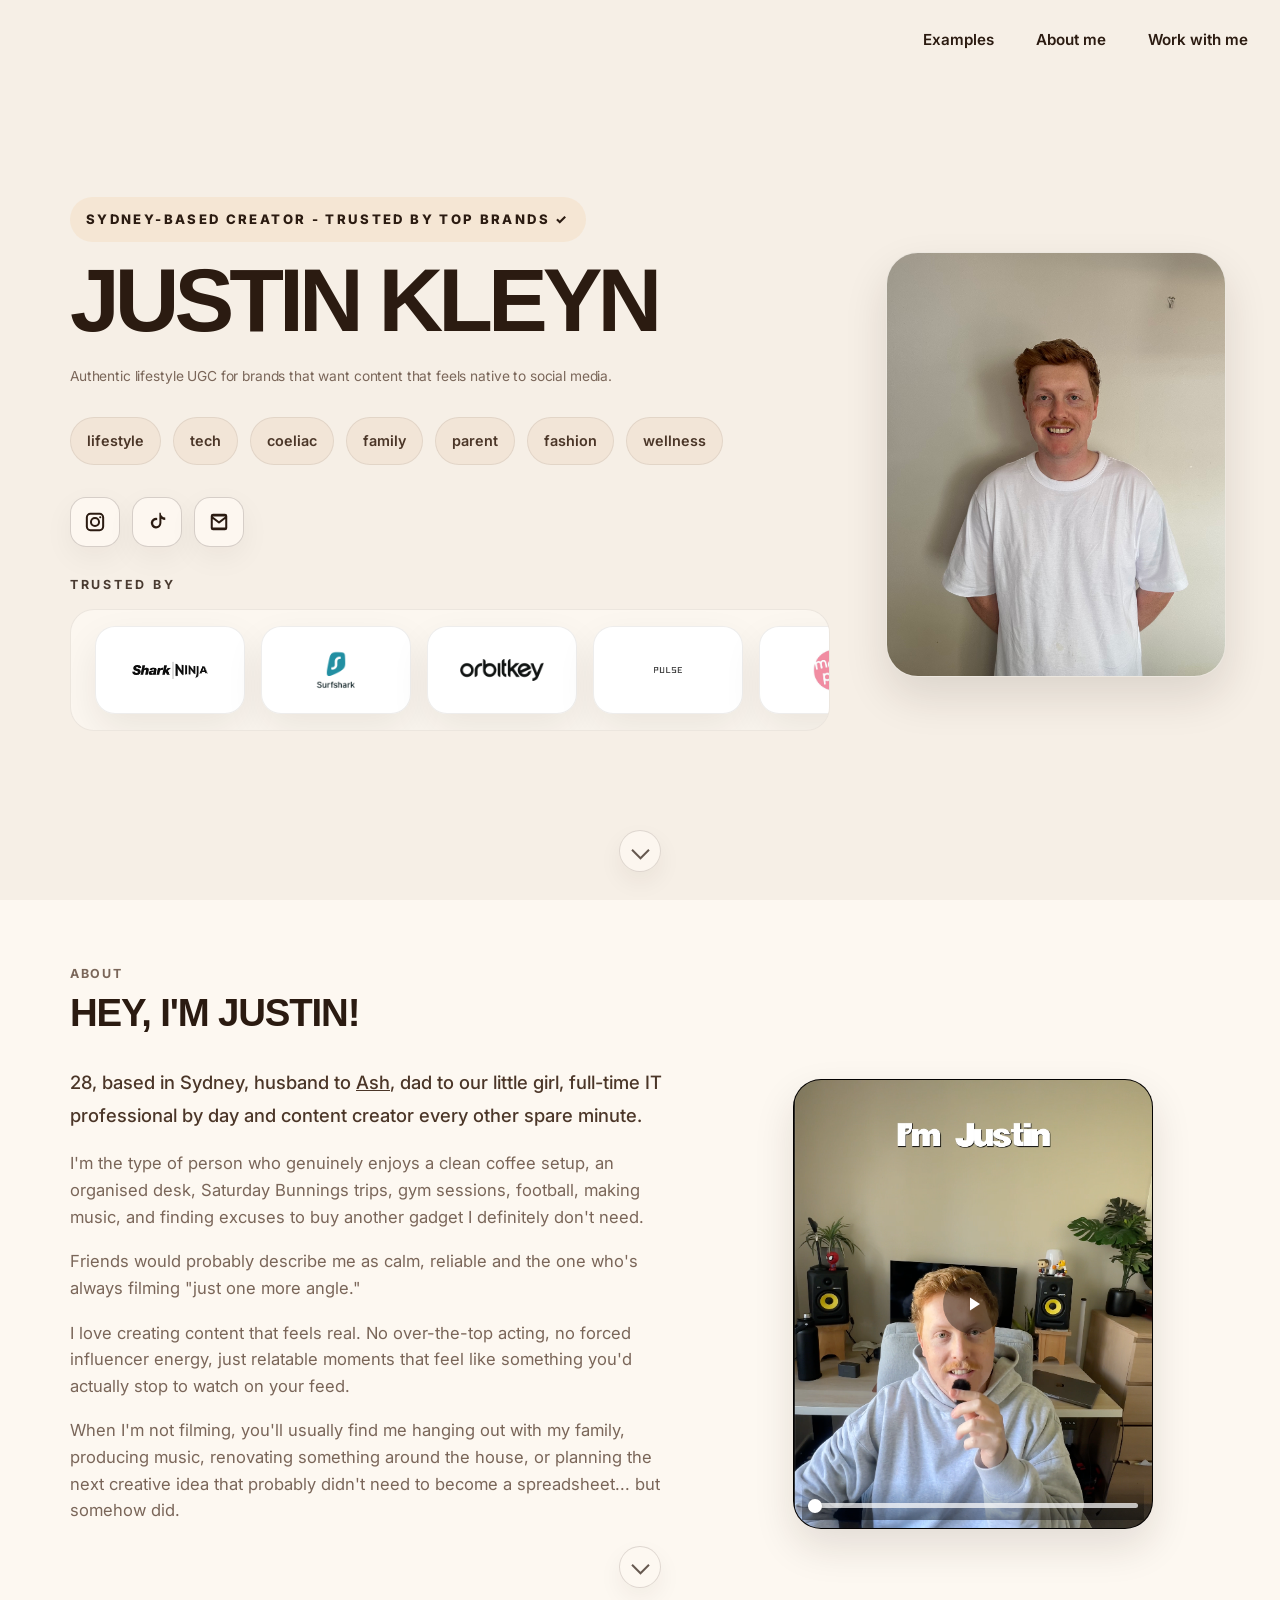
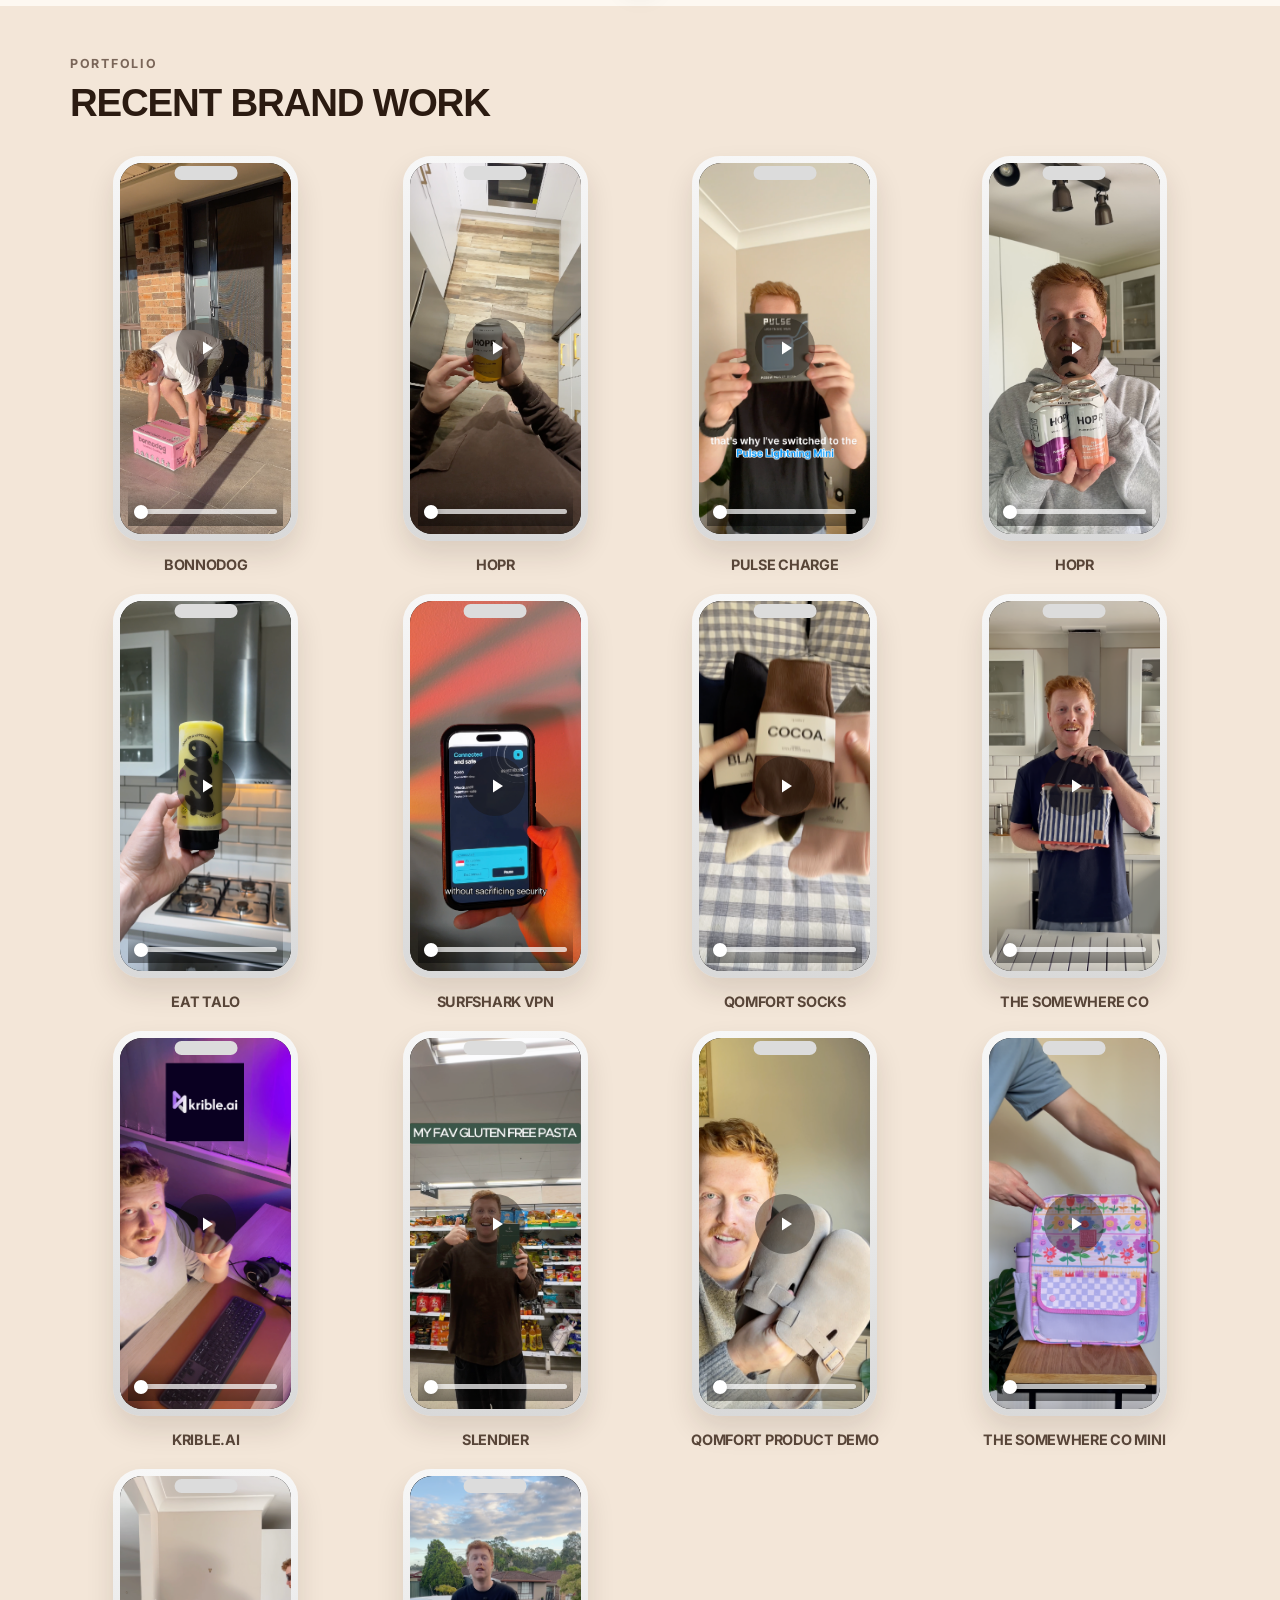
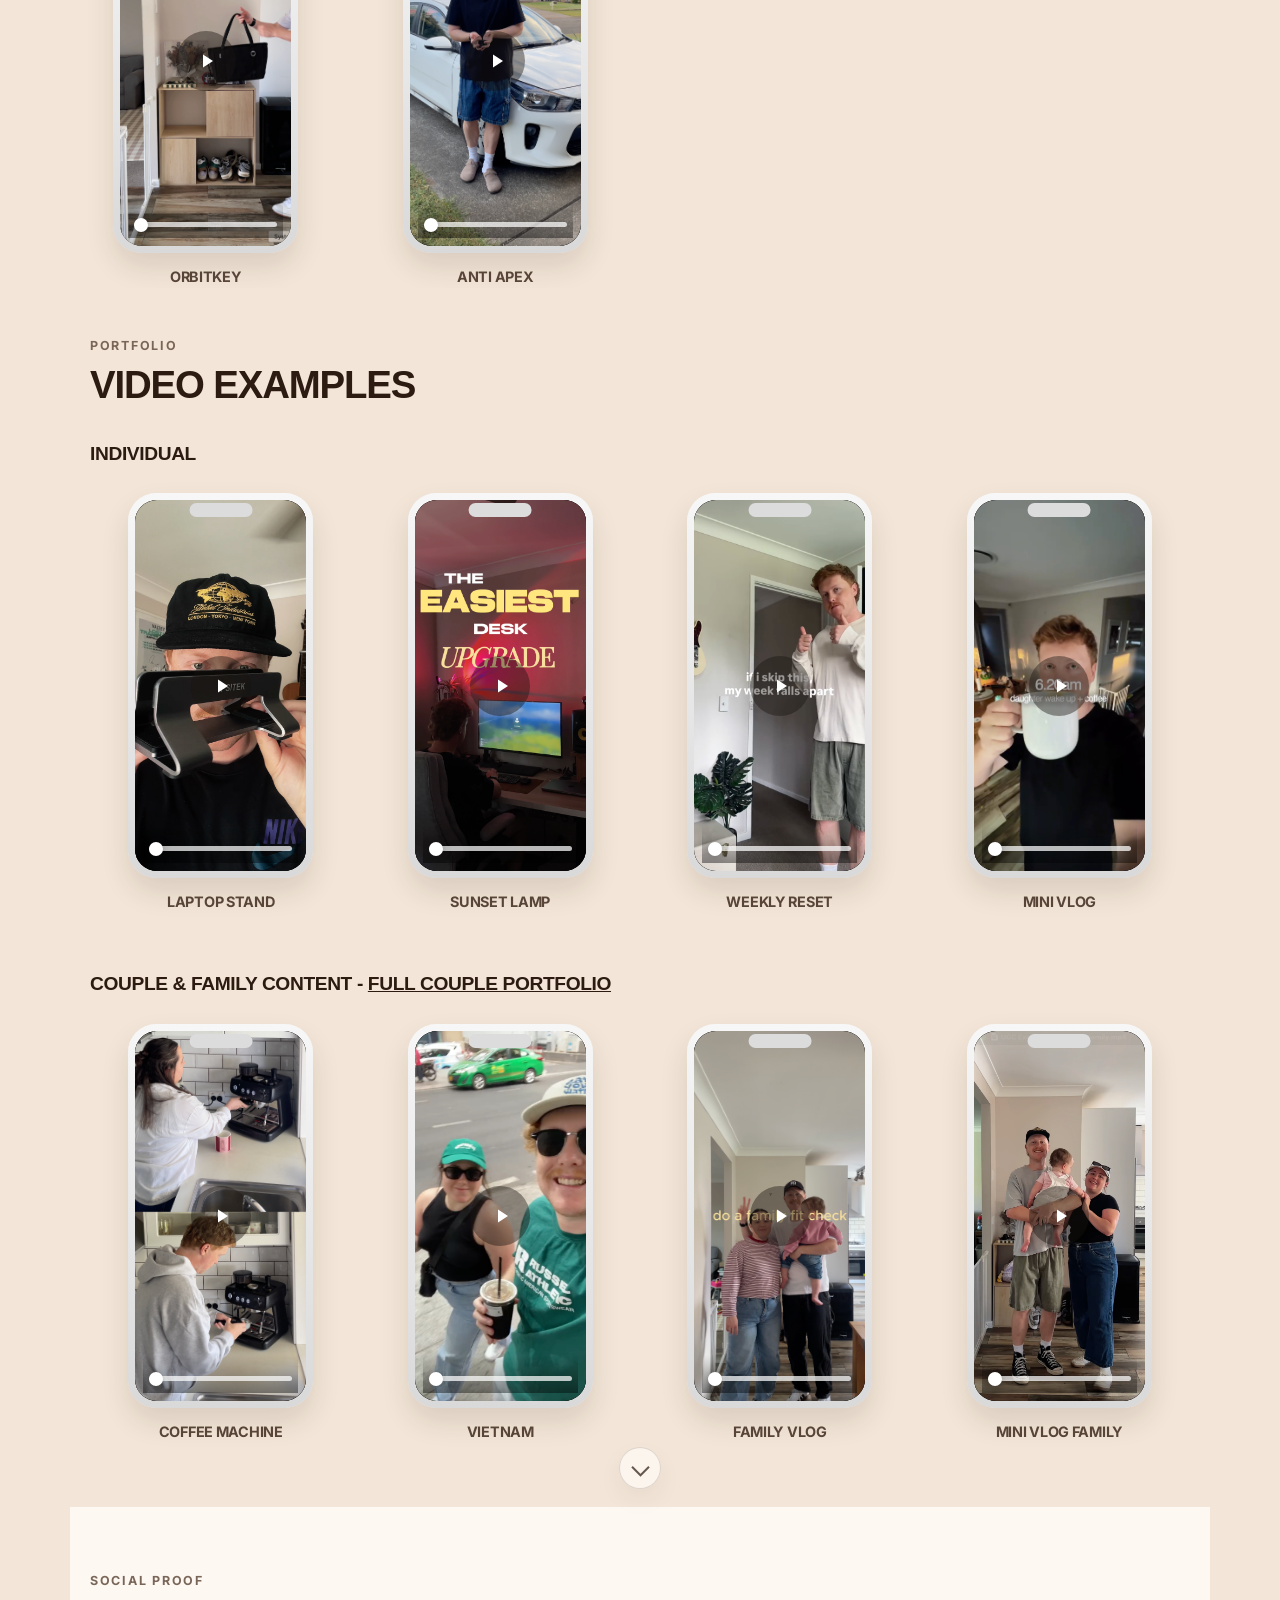
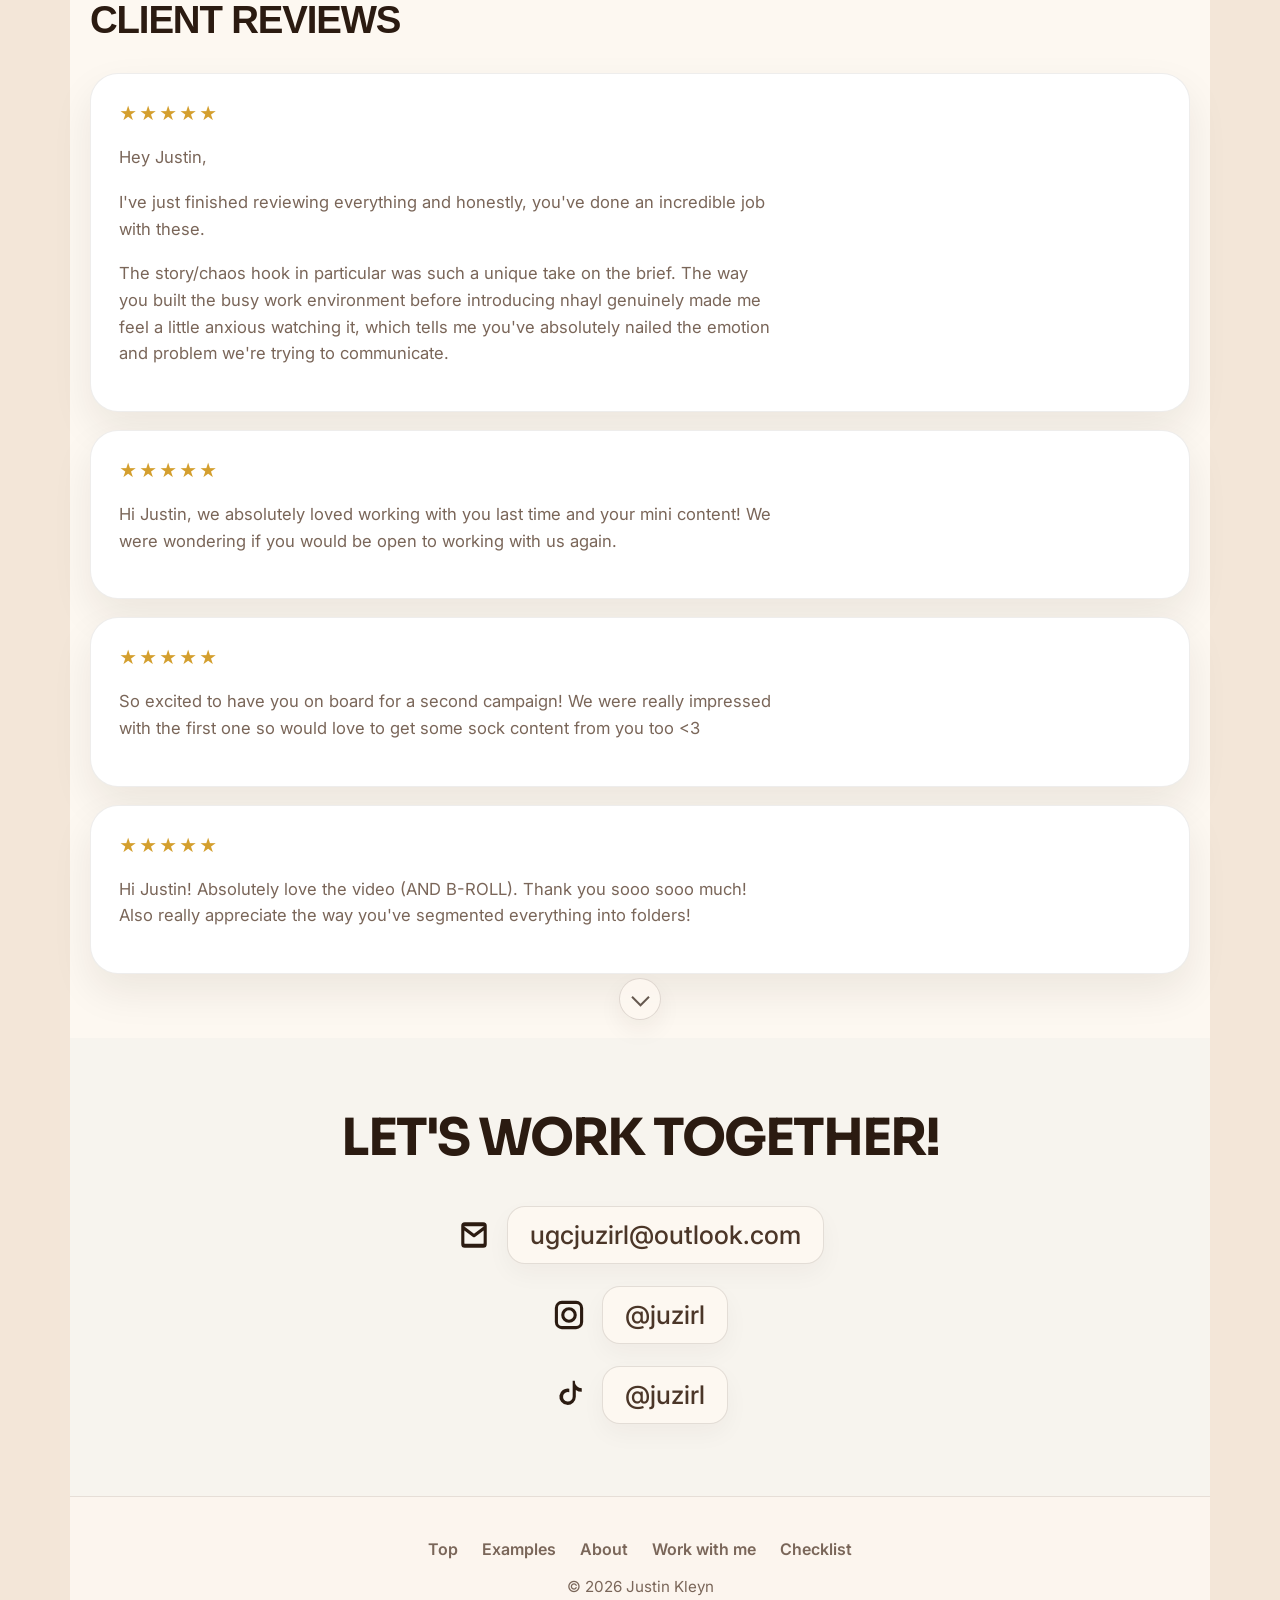
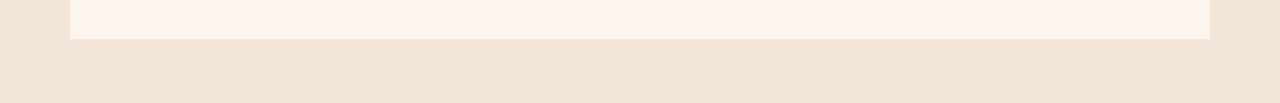
==== commit fc0ec9fb: "updoot" ====
--- a/index.html
+++ b/index.html
@@ -157,27 +157,29 @@
       <div class="container">
         <div class="section-header">
           <p class="section-label">About</p>
-          <h2>About me</h2>
+          <h2>Hey, i'm Justin!</h2>
         </div>
 
         <div class="about-grid">
           <div class="about-text">
             <p class="about-lead">
-              Hi, I’m Justin. A 28 year old Sydney-based UGC creator specialising in authentic
-              lifestyle content for brands across TikTok, Instagram and paid social.
+              28, based in Sydney, husband to <a href="https://ashleighkleyn.com/">Ash</a>, dad to our little girl, full-time IT professional by day and content creator every other spare minute.
             </p>
 
             <p>
-              My content blends clean visuals, natural storytelling and relatable everyday moments
-              to help brands create content that feels genuine rather than overly scripted. The goal
-              is simple: make brand content feel native to the platform and trustworthy to the
-              viewer.
+              I'm the type of person who genuinely enjoys a clean coffee setup, an organised desk, Saturday Bunnings trips, gym sessions, football, making music, and finding excuses to buy another gadget I definitely don't need.
             </p>
 
             <p>
-              With a background in creative work, editing and content creation, I understand how to
-              turn a product into content that is polished, social-first and easy for brands to use
-              across organic and ad campaigns.
+              Friends would probably describe me as calm, reliable and the one who's always filming "just one more angle."
+            </p>
+
+            <p>
+              I love creating content that feels real. No over-the-top acting, no forced influencer energy, just relatable moments that feel like something you'd actually stop to watch on your feed.
+            </p>
+
+            <p>
+              When I'm not filming, you'll usually find me hanging out with my family, producing music, renovating something around the house, or planning the next creative idea that probably didn't need to become a spreadsheet... but somehow did.
             </p>
           </div>
 
@@ -235,6 +237,66 @@
     </div>
 
     <div class="examples-grid">
+      <!-- NEW VIDEO: BONNODOG -->
+      <div class="example-item">
+        <div class="phone-frame">
+          <div class="phone-screen">
+            <div class="video-card" data-video-card>
+              <video
+                class="ugc-video"
+                playsinline
+                preload="metadata"
+                poster="assets/images/bonnodog.jpg"
+                data-video
+              >
+                <source src="assets/videos/bonnodog.mp4" type="video/mp4" />
+              </video>
+
+              <button class="video-play-button" type="button" data-play>
+                <svg viewBox="0 0 24 24">
+                  <path d="M8 5.5v13l10-6.5-10-6.5Z"></path>
+                </svg>
+              </button>
+
+              <div class="video-controls">
+                <input class="video-progress" type="range" min="0" max="100" value="0" step="0.1" data-progress />
+              </div>
+            </div>
+          </div>
+        </div>
+        <h4 class="example-title">Bonnodog</h4>
+      </div>
+
+      <!-- NEW VIDEO: HOPR -->
+      <div class="example-item">
+        <div class="phone-frame">
+          <div class="phone-screen">
+            <div class="video-card" data-video-card>
+              <video
+                class="ugc-video"
+                playsinline
+                preload="metadata"
+                poster="assets/images/hopr.jpg"
+                data-video
+              >
+                <source src="assets/videos/hopr.mp4" type="video/mp4" />
+              </video>
+
+              <button class="video-play-button" type="button" data-play>
+                <svg viewBox="0 0 24 24">
+                  <path d="M8 5.5v13l10-6.5-10-6.5Z"></path>
+                </svg>
+              </button>
+
+              <div class="video-controls">
+                <input class="video-progress" type="range" min="0" max="100" value="0" step="0.1" data-progress />
+              </div>
+            </div>
+          </div>
+        </div>
+        <h4 class="example-title">HOPR</h4>
+      </div>
+
       <!-- NEW VIDEO: PULSE CHARGE -->
       <div class="example-item">
         <div class="phone-frame">
@@ -265,34 +327,34 @@
         <h4 class="example-title">Pulse Charge</h4>
       </div>
 
-      <!-- NEW VIDEO: PEAKME -->
-      <div class="example-item">
-        <div class="phone-frame">
-          <div class="phone-screen">
-            <div class="video-card" data-video-card>
-              <video
-                class="ugc-video"
-                playsinline
-                preload="metadata"
-                poster="assets/images/PeakMe.jpg"
-                data-video
-              >
-                <source src="assets/videos/PeakMe.mp4" type="video/mp4" />
-              </video>
-
-              <button class="video-play-button" type="button" data-play>
-                <svg viewBox="0 0 24 24">
-                  <path d="M8 5.5v13l10-6.5-10-6.5Z"></path>
-                </svg>
-              </button>
-
-              <div class="video-controls">
-                <input class="video-progress" type="range" min="0" max="100" value="0" step="0.1" data-progress />
-              </div>
-            </div>
-          </div>
-        </div>
-        <h4 class="example-title">PeakMe</h4>
+      <!-- NEW VIDEO: HOPR 2 -->
+      <div class="example-item">
+        <div class="phone-frame">
+          <div class="phone-screen">
+            <div class="video-card" data-video-card>
+              <video
+                class="ugc-video"
+                playsinline
+                preload="metadata"
+                poster="assets/images/hopr 2.jpg"
+                data-video
+              >
+                <source src="assets/videos/hopr 2.mp4" type="video/mp4" />
+              </video>
+
+              <button class="video-play-button" type="button" data-play>
+                <svg viewBox="0 0 24 24">
+                  <path d="M8 5.5v13l10-6.5-10-6.5Z"></path>
+                </svg>
+              </button>
+
+              <div class="video-controls">
+                <input class="video-progress" type="range" min="0" max="100" value="0" step="0.1" data-progress />
+              </div>
+            </div>
+          </div>
+        </div>
+        <h4 class="example-title">HOPR</h4>
       </div>
 
       <!-- NEW VIDEO: EAT TALO -->
@@ -757,7 +819,7 @@
           </div>
         </div>
 
-        <h3 class="portfolio-subtitle">Couple &amp; Family Content</h3>
+        <h3 class="portfolio-subtitle">Couple &amp; Family Content - <a href="https://ashjuzugc.com">Full couple portfolio</a></h3>
 
         <div class="examples-grid">
           <div class="example-item">
@@ -929,6 +991,13 @@
         <div class="reviews-grid">
           <div class="review-card">
             <div class="review-stars" aria-label="Five star rating">★★★★★</div>
+            <p>Hey Justin,</p>
+            <p>I've just finished reviewing everything and honestly, you've done an incredible job with these.</p>
+            <p>The story/chaos hook in particular was such a unique take on the brief. The way you built the busy work environment before introducing nhayl genuinely made me feel a little anxious watching it, which tells me you've absolutely nailed the emotion and problem we're trying to communicate.</p>
+          </div>
+
+          <div class="review-card">
+            <div class="review-stars" aria-label="Five star rating">★★★★★</div>
             <p>Hi Justin, we absolutely loved working with you last time and your mini content! We were wondering if you would be open to working with us again.</p>
           </div>
 
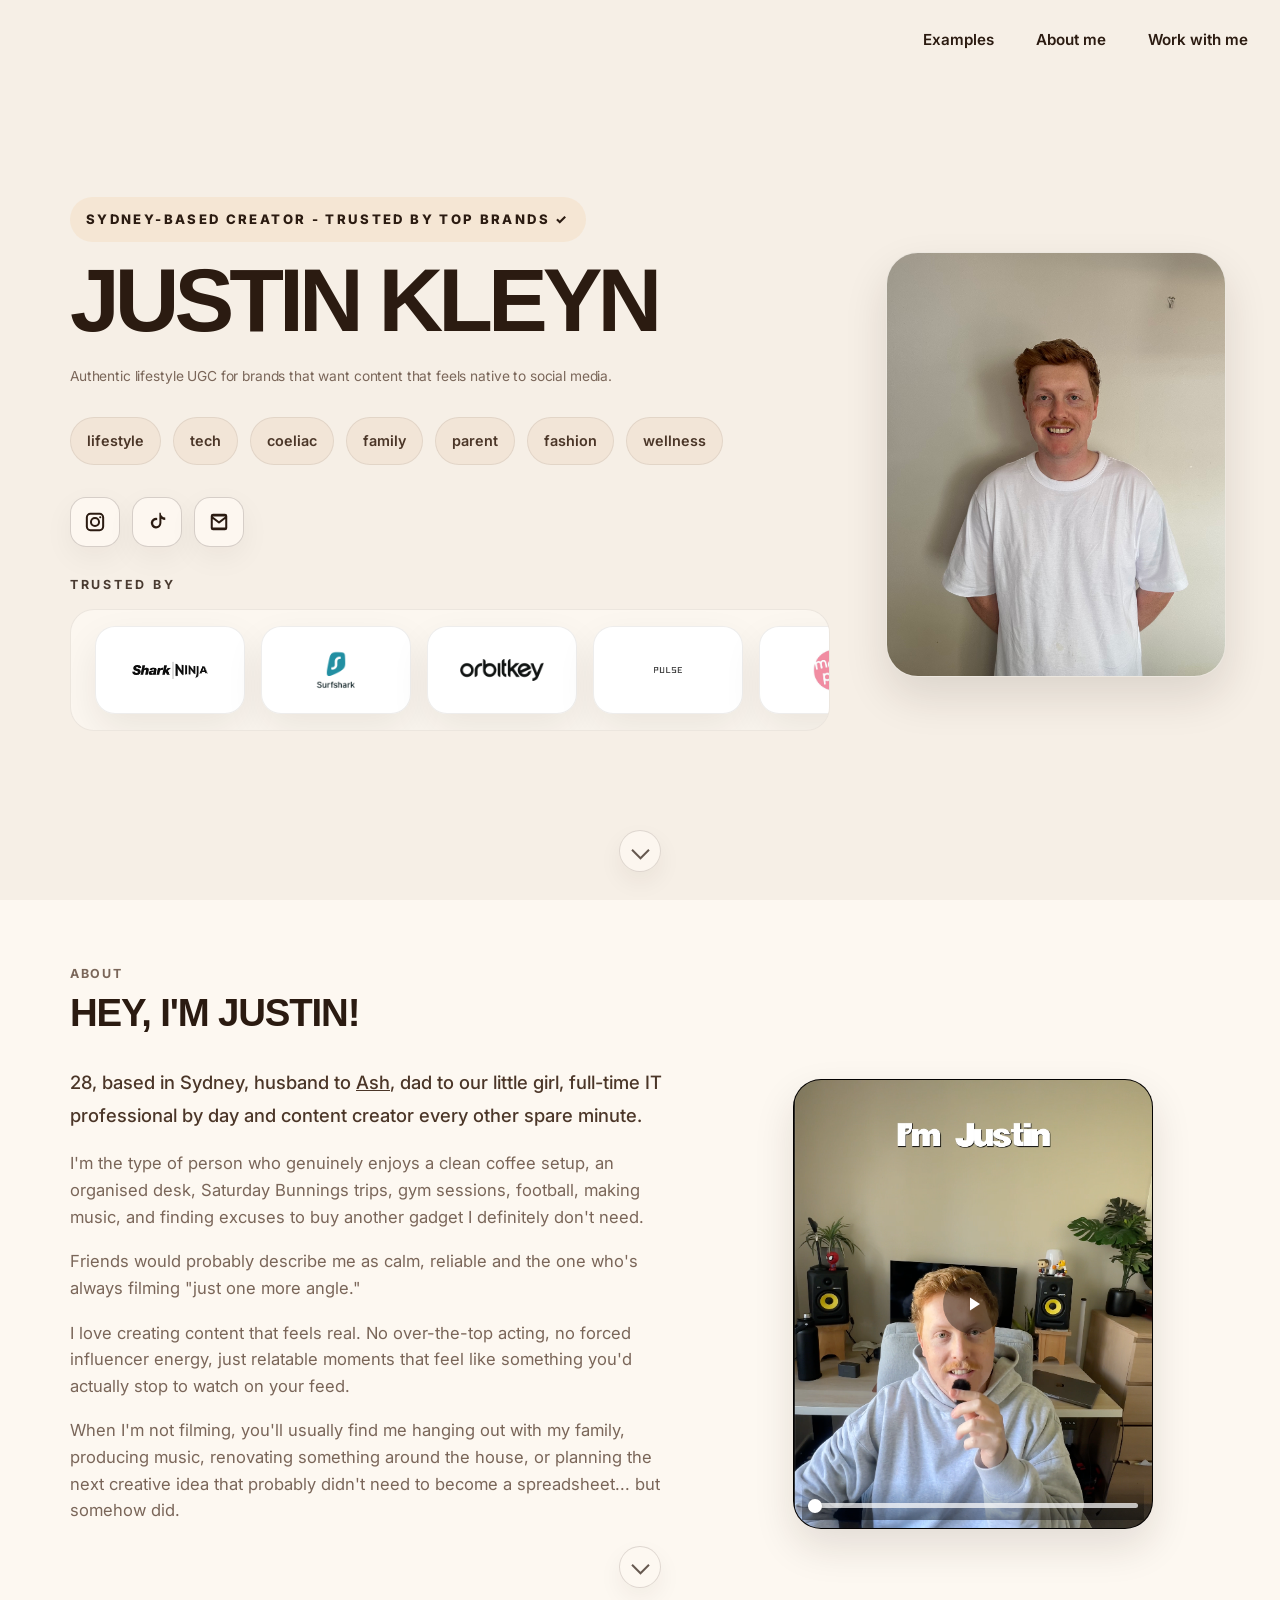
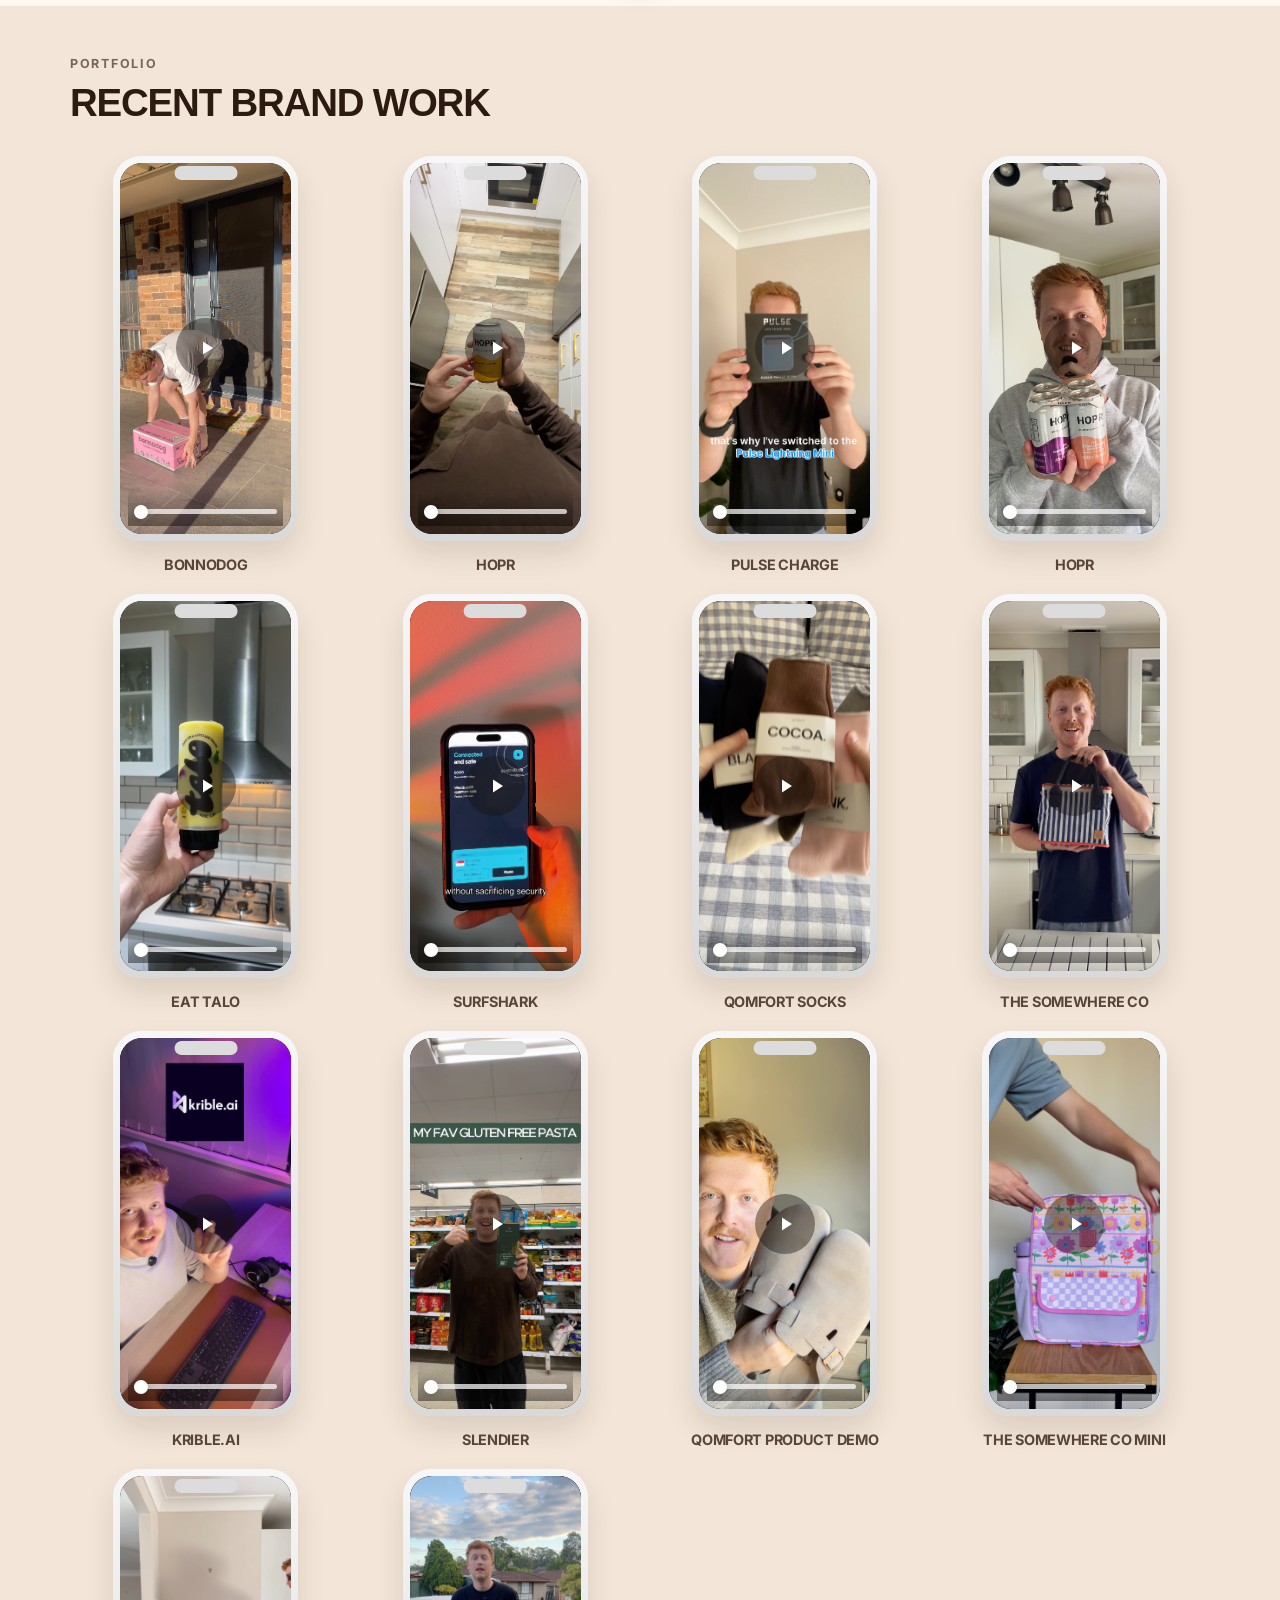
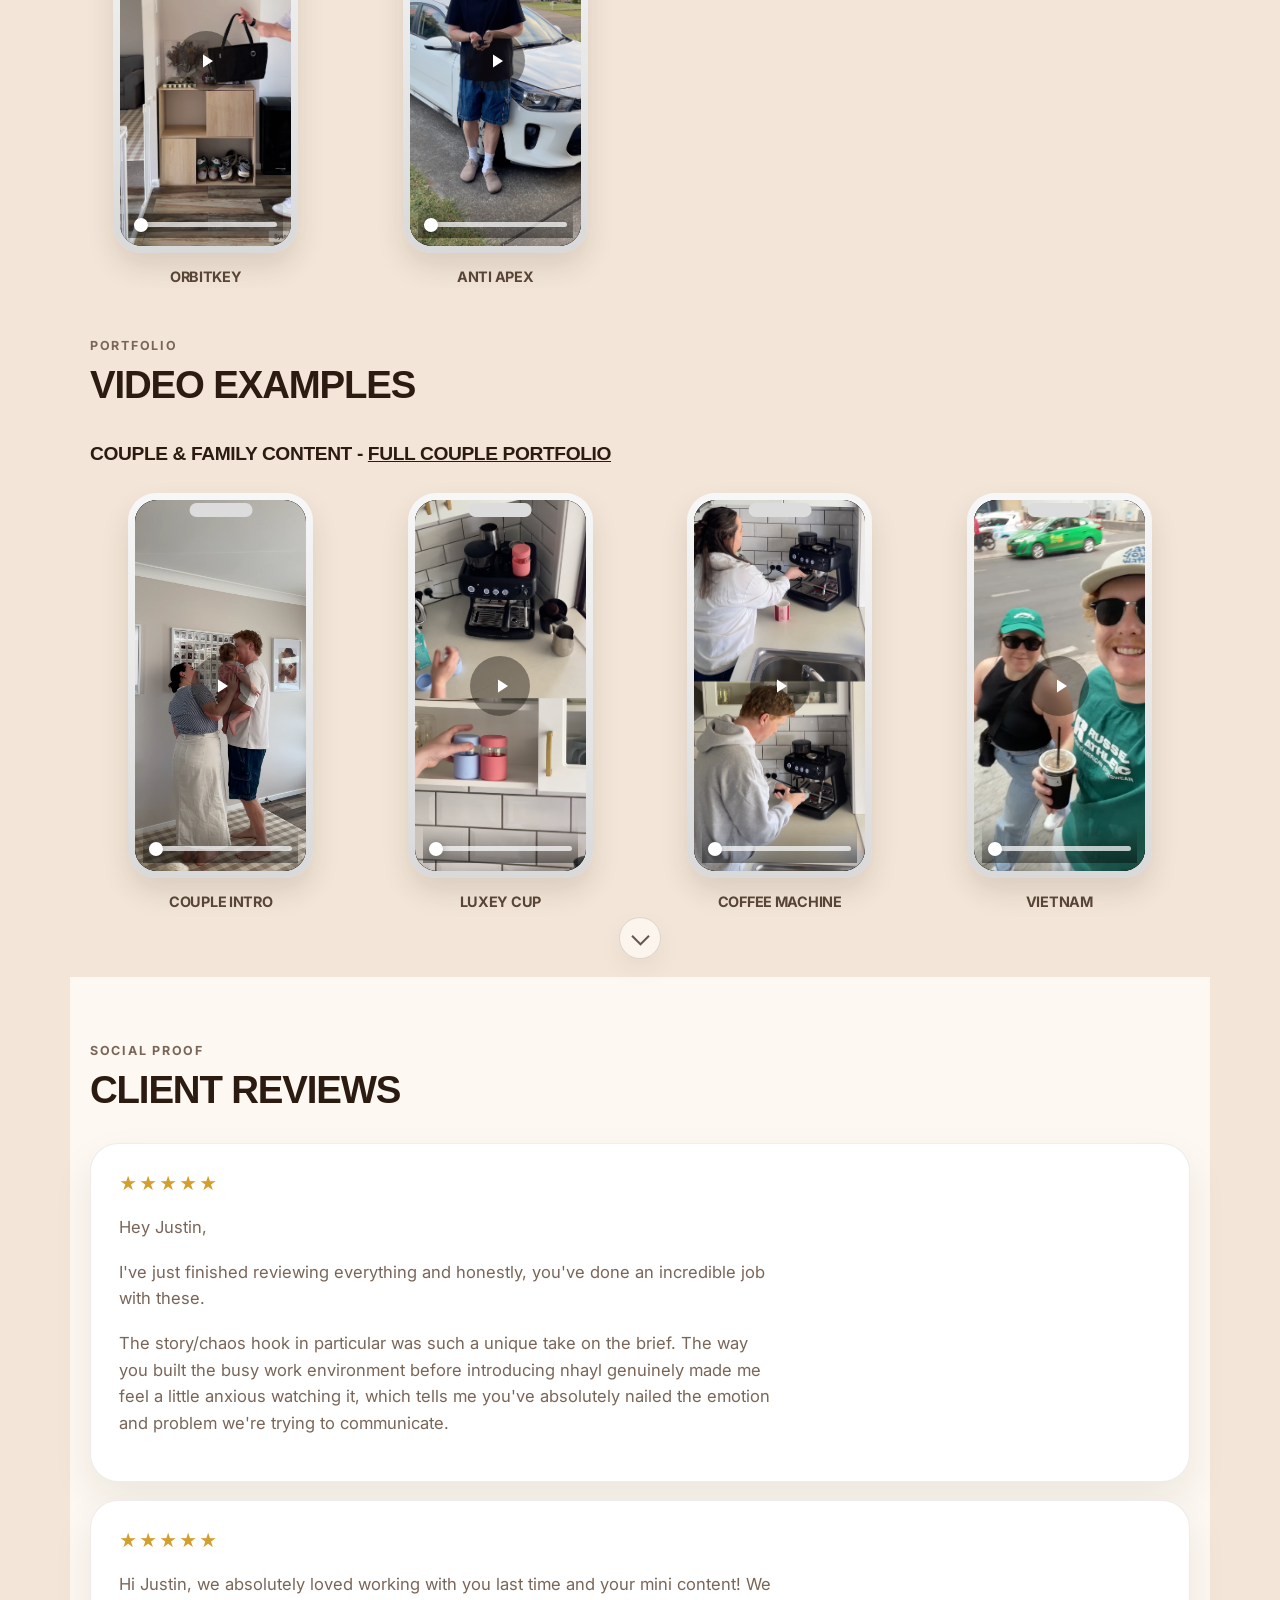
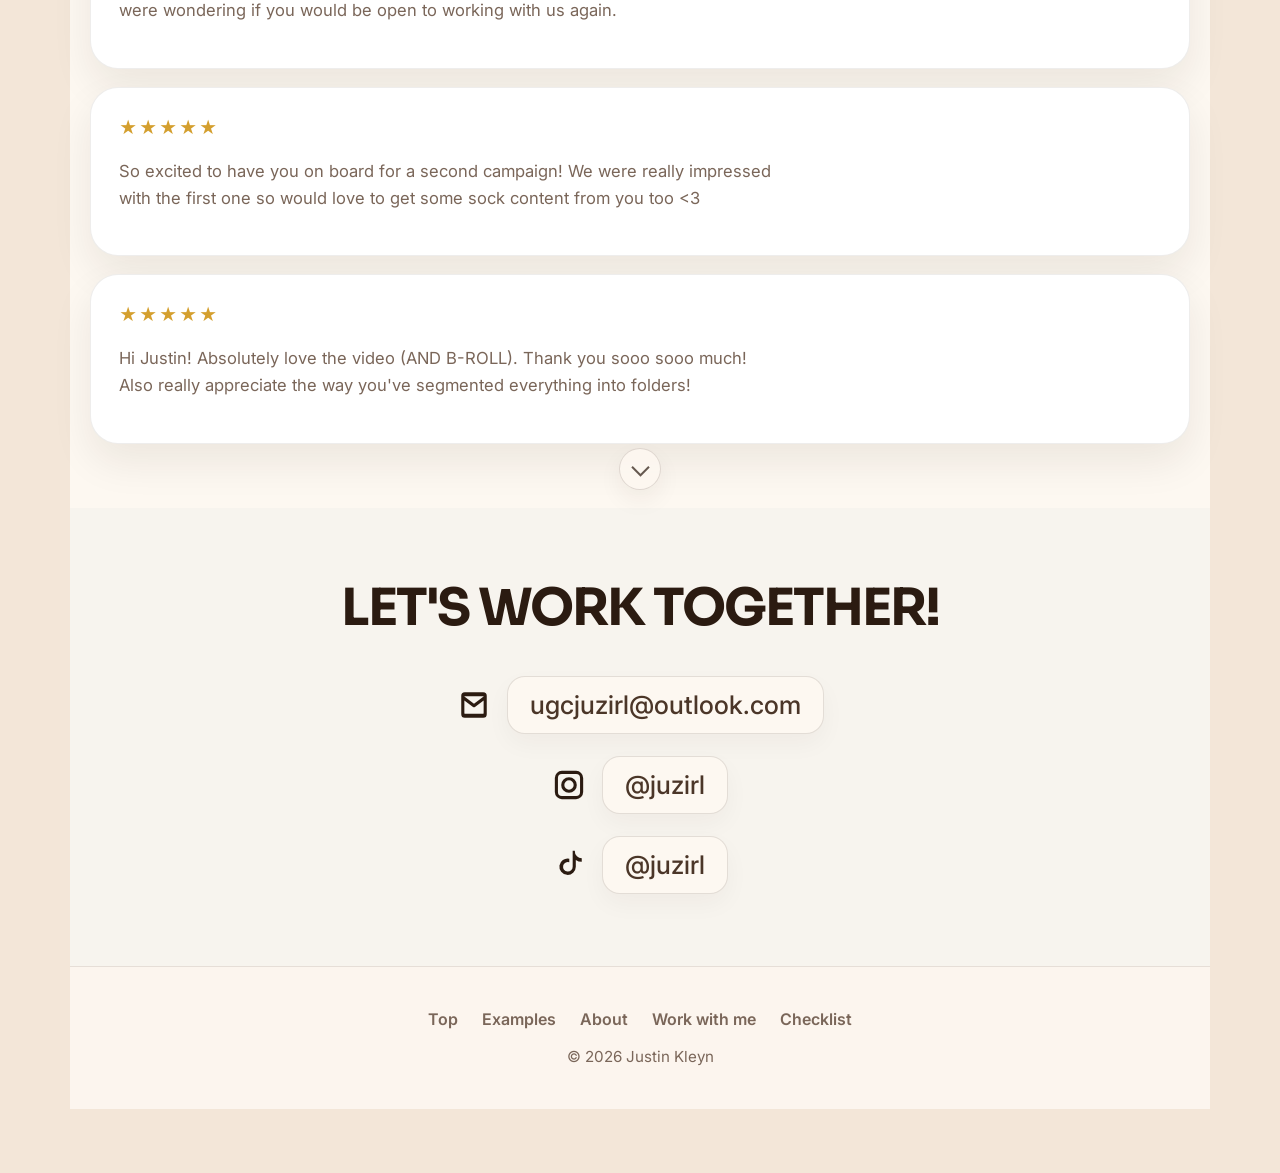
==== commit 9e8d3905: "update" ====
--- a/index.html
+++ b/index.html
@@ -414,7 +414,7 @@
             </div>
           </div>
         </div>
-        <h4 class="example-title">SurfShark VPN</h4>
+        <h4 class="example-title">SurfShark</h4>
       </div>
 
       <!-- VIDEO 0: QOMFORT SOCKS -->
@@ -665,9 +665,10 @@
         <div class="section-header">
           <p class="section-label">Portfolio</p>
           <h2>Video examples</h2>
-        </div>
-
-        <h3 class="portfolio-subtitle">Individual</h3>
+       
+        </div>
+
+        <h3 class="portfolio-subtitle">Couple &amp; Family Content - <a href="https://ashjuzugc.com">Full couple portfolio</a></h3>
 
         <div class="examples-grid">
           <div class="example-item">
@@ -678,10 +679,13 @@
                     class="ugc-video"
                     playsinline
                     preload="metadata"
-                    poster="assets/images/laptop-stand-cover.jpg"
+                    poster="assets/images/about pic.jpg"
                     data-video
                   >
-                    <source src="assets/videos/UGC Example - Laptop Stand.mp4" type="video/mp4" />
+                    <source
+                      src="assets/videos/couple intro video.mp4"
+                      type="video/mp4"
+                    />
                     Your browser does not support the video tag.
                   </video>
                   <button class="video-play-button" type="button" aria-label="Play video" data-play>
@@ -704,7 +708,7 @@
                 </div>
               </div>
             </div>
-            <h4 class="example-title">Laptop Stand</h4>
+            <h4 class="example-title">Couple Intro</h4>
           </div>
 
           <div class="example-item">
@@ -715,10 +719,13 @@
                     class="ugc-video"
                     playsinline
                     preload="metadata"
-                    poster="assets/images/sunset-lamp-cover.jpg"
+                    poster="assets/images/luxey cup.jpg"
                     data-video
                   >
-                    <source src="assets/videos/UGC Example - Sunset Lamp.mp4" type="video/mp4" />
+                    <source
+                      src="assets/videos/LUXEY CUP - Couple Video.mp4"
+                      type="video/mp4"
+                    />
                     Your browser does not support the video tag.
                   </video>
                   <button class="video-play-button" type="button" aria-label="Play video" data-play>
@@ -741,87 +748,9 @@
                 </div>
               </div>
             </div>
-            <h4 class="example-title">Sunset Lamp</h4>
-          </div>
-
-          <div class="example-item">
-            <div class="phone-frame">
-              <div class="phone-screen">
-                <div class="video-card" data-video-card>
-                  <video
-                    class="ugc-video"
-                    playsinline
-                    preload="metadata"
-                    poster="assets/images/weekly-reset-cover.jpg"
-                    data-video
-                  >
-                    <source src="assets/videos/UGC Example - Weekly Reset.mp4" type="video/mp4" />
-                    Your browser does not support the video tag.
-                  </video>
-                  <button class="video-play-button" type="button" aria-label="Play video" data-play>
-                    <svg viewBox="0 0 24 24" aria-hidden="true">
-                      <path d="M8 5.5v13l10-6.5-10-6.5Z"></path>
-                    </svg>
-                  </button>
-                  <div class="video-controls">
-                    <input
-                      class="video-progress"
-                      type="range"
-                      min="0"
-                      max="100"
-                      value="0"
-                      step="0.1"
-                      aria-label="Video progress"
-                      data-progress
-                    />
-                  </div>
-                </div>
-              </div>
-            </div>
-            <h4 class="example-title">Weekly Reset</h4>
-          </div>
-
-          <div class="example-item">
-            <div class="phone-frame">
-              <div class="phone-screen">
-                <div class="video-card" data-video-card>
-                  <video
-                    class="ugc-video"
-                    playsinline
-                    preload="metadata"
-                    poster="assets/images/mini-vlog-cover.jpg"
-                    data-video
-                  >
-                    <source src="assets/videos/UGC Example - Mini Vlog.mp4" type="video/mp4" />
-                    Your browser does not support the video tag.
-                  </video>
-                  <button class="video-play-button" type="button" aria-label="Play video" data-play>
-                    <svg viewBox="0 0 24 24" aria-hidden="true">
-                      <path d="M8 5.5v13l10-6.5-10-6.5Z"></path>
-                    </svg>
-                  </button>
-                  <div class="video-controls">
-                    <input
-                      class="video-progress"
-                      type="range"
-                      min="0"
-                      max="100"
-                      value="0"
-                      step="0.1"
-                      aria-label="Video progress"
-                      data-progress
-                    />
-                  </div>
-                </div>
-              </div>
-            </div>
-            <h4 class="example-title">Mini Vlog</h4>
-          </div>
-        </div>
-
-        <h3 class="portfolio-subtitle">Couple &amp; Family Content - <a href="https://ashjuzugc.com">Full couple portfolio</a></h3>
-
-        <div class="examples-grid">
+            <h4 class="example-title">Luxey Cup</h4>
+          </div>
+
           <div class="example-item">
             <div class="phone-frame">
               <div class="phone-screen">
@@ -895,86 +824,6 @@
             </div>
             <h4 class="example-title">Vietnam</h4>
           </div>
-
-          <div class="example-item">
-            <div class="phone-frame">
-              <div class="phone-screen">
-                <div class="video-card" data-video-card>
-                  <video
-                    class="ugc-video"
-                    playsinline
-                    preload="metadata"
-                    poster="assets/images/family vlog.jpg"
-                    data-video
-                  >
-                    <source
-                      src="assets/videos/Family Vlog.MP4"
-                      type="video/mp4"
-                    />
-                    Your browser does not support the video tag.
-                  </video>
-                  <button class="video-play-button" type="button" aria-label="Play video" data-play>
-                    <svg viewBox="0 0 24 24" aria-hidden="true">
-                      <path d="M8 5.5v13l10-6.5-10-6.5Z"></path>
-                    </svg>
-                  </button>
-                  <div class="video-controls">
-                    <input
-                      class="video-progress"
-                      type="range"
-                      min="0"
-                      max="100"
-                      value="0"
-                      step="0.1"
-                      aria-label="Video progress"
-                      data-progress
-                    />
-                  </div>
-                </div>
-              </div>
-            </div>
-            <h4 class="example-title">Family Vlog</h4>
-          </div>
-
-          <div class="example-item">
-            <div class="phone-frame">
-              <div class="phone-screen">
-                <div class="video-card" data-video-card>
-                  <video
-                    class="ugc-video"
-                    playsinline
-                    preload="metadata"
-                    poster="assets/images/Mini Vlog Family.png"
-                    data-video
-                  >
-                    <source
-                      src="assets/videos/UGC Example - Mini Vlog Family.mp4"
-                      type="video/mp4"
-                    />
-                    Your browser does not support the video tag.
-                  </video>
-                  <button class="video-play-button" type="button" aria-label="Play video" data-play>
-                    <svg viewBox="0 0 24 24" aria-hidden="true">
-                      <path d="M8 5.5v13l10-6.5-10-6.5Z"></path>
-                    </svg>
-                  </button>
-                  <div class="video-controls">
-                    <input
-                      class="video-progress"
-                      type="range"
-                      min="0"
-                      max="100"
-                      value="0"
-                      step="0.1"
-                      aria-label="Video progress"
-                      data-progress
-                    />
-                  </div>
-                </div>
-              </div>
-            </div>
-            <h4 class="example-title">Mini Vlog Family</h4>
-          </div>
         </div>
       </div>
 
@@ -1149,4 +998,4 @@
       });
     </script>
   </body>
-</html>+</html>
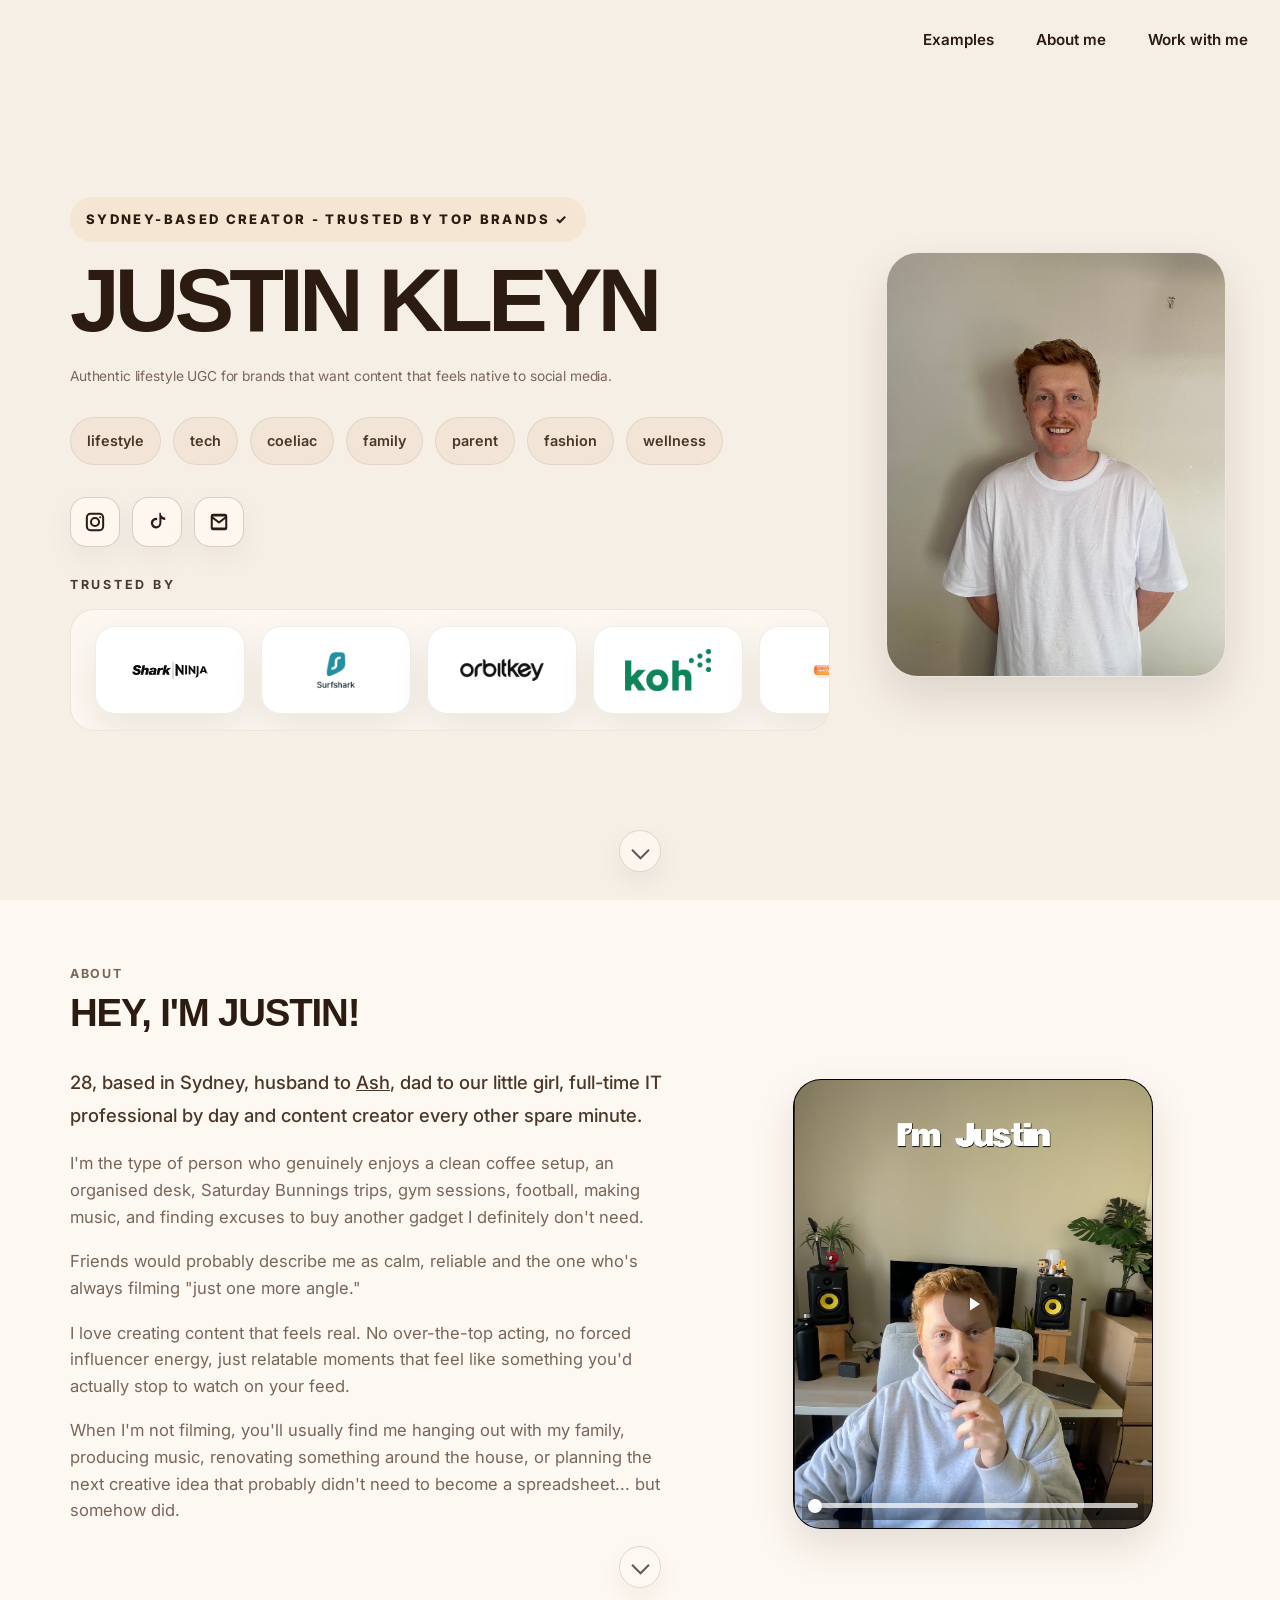
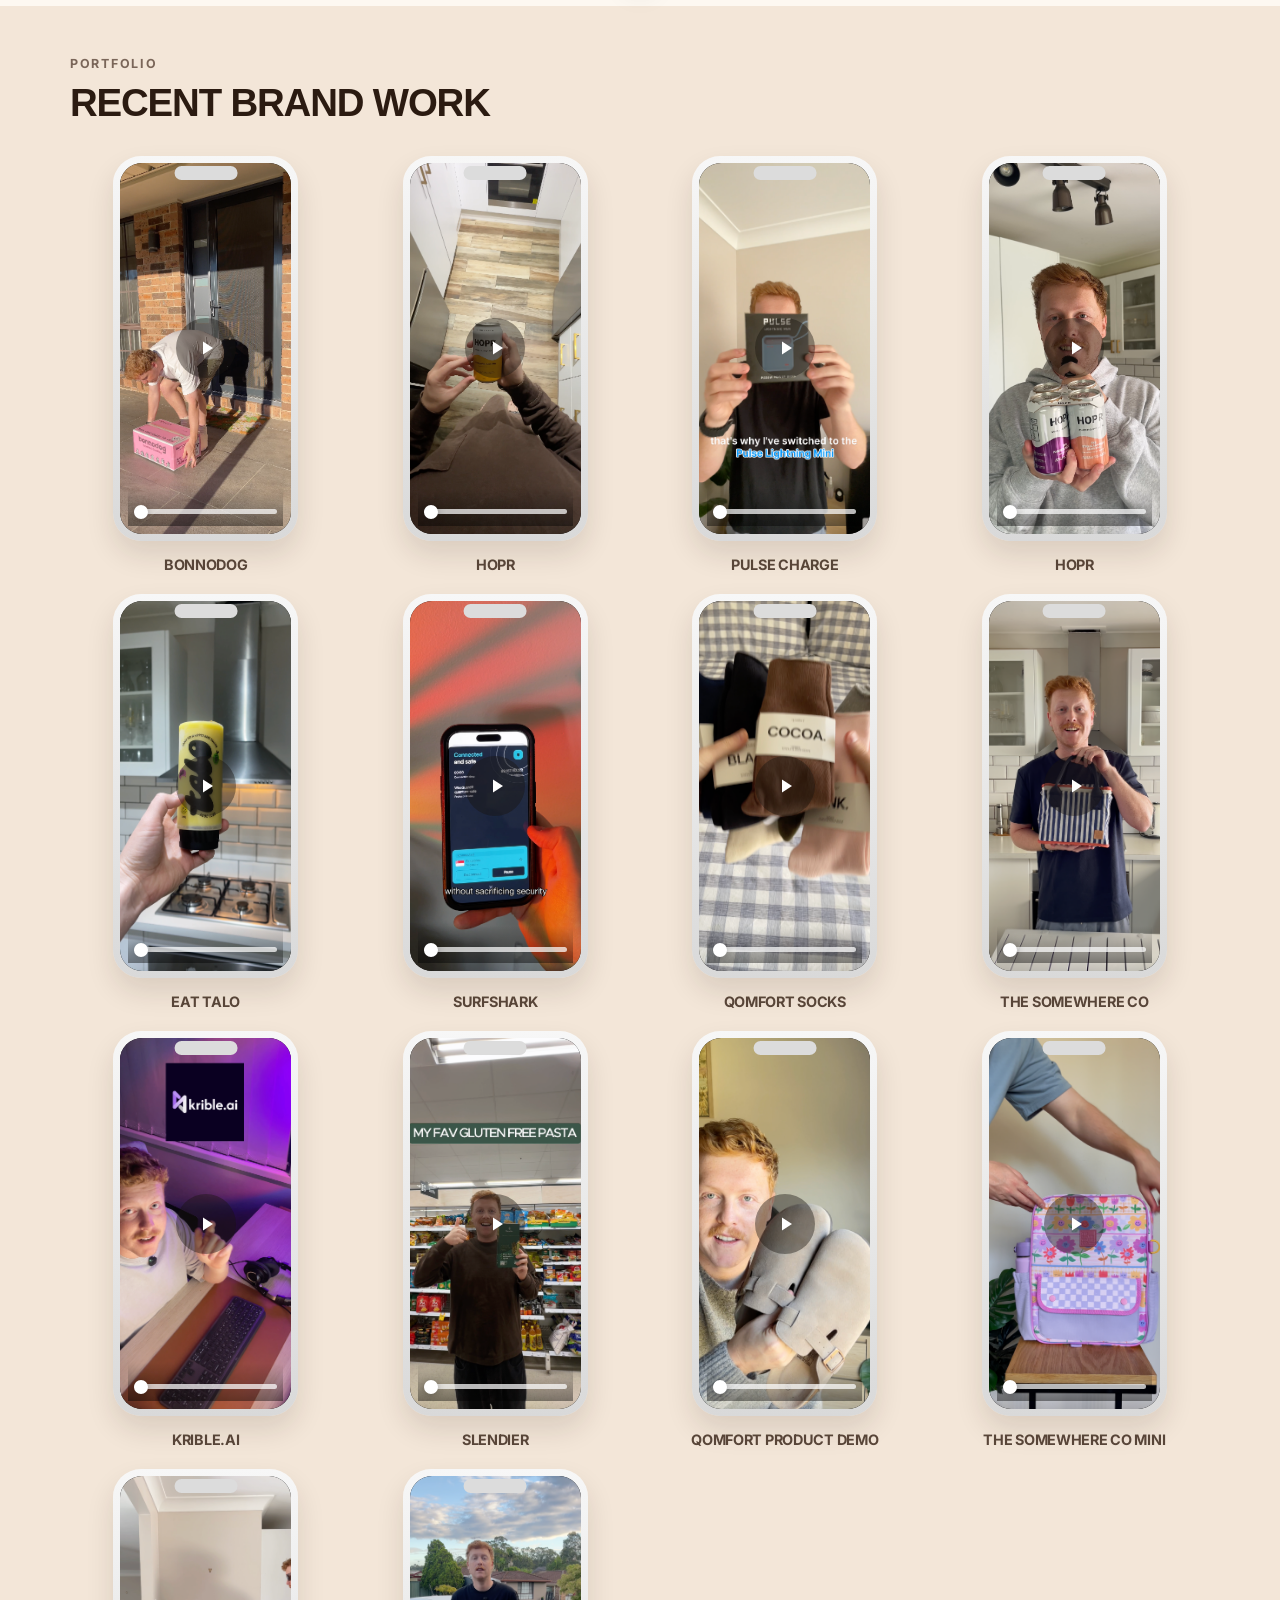
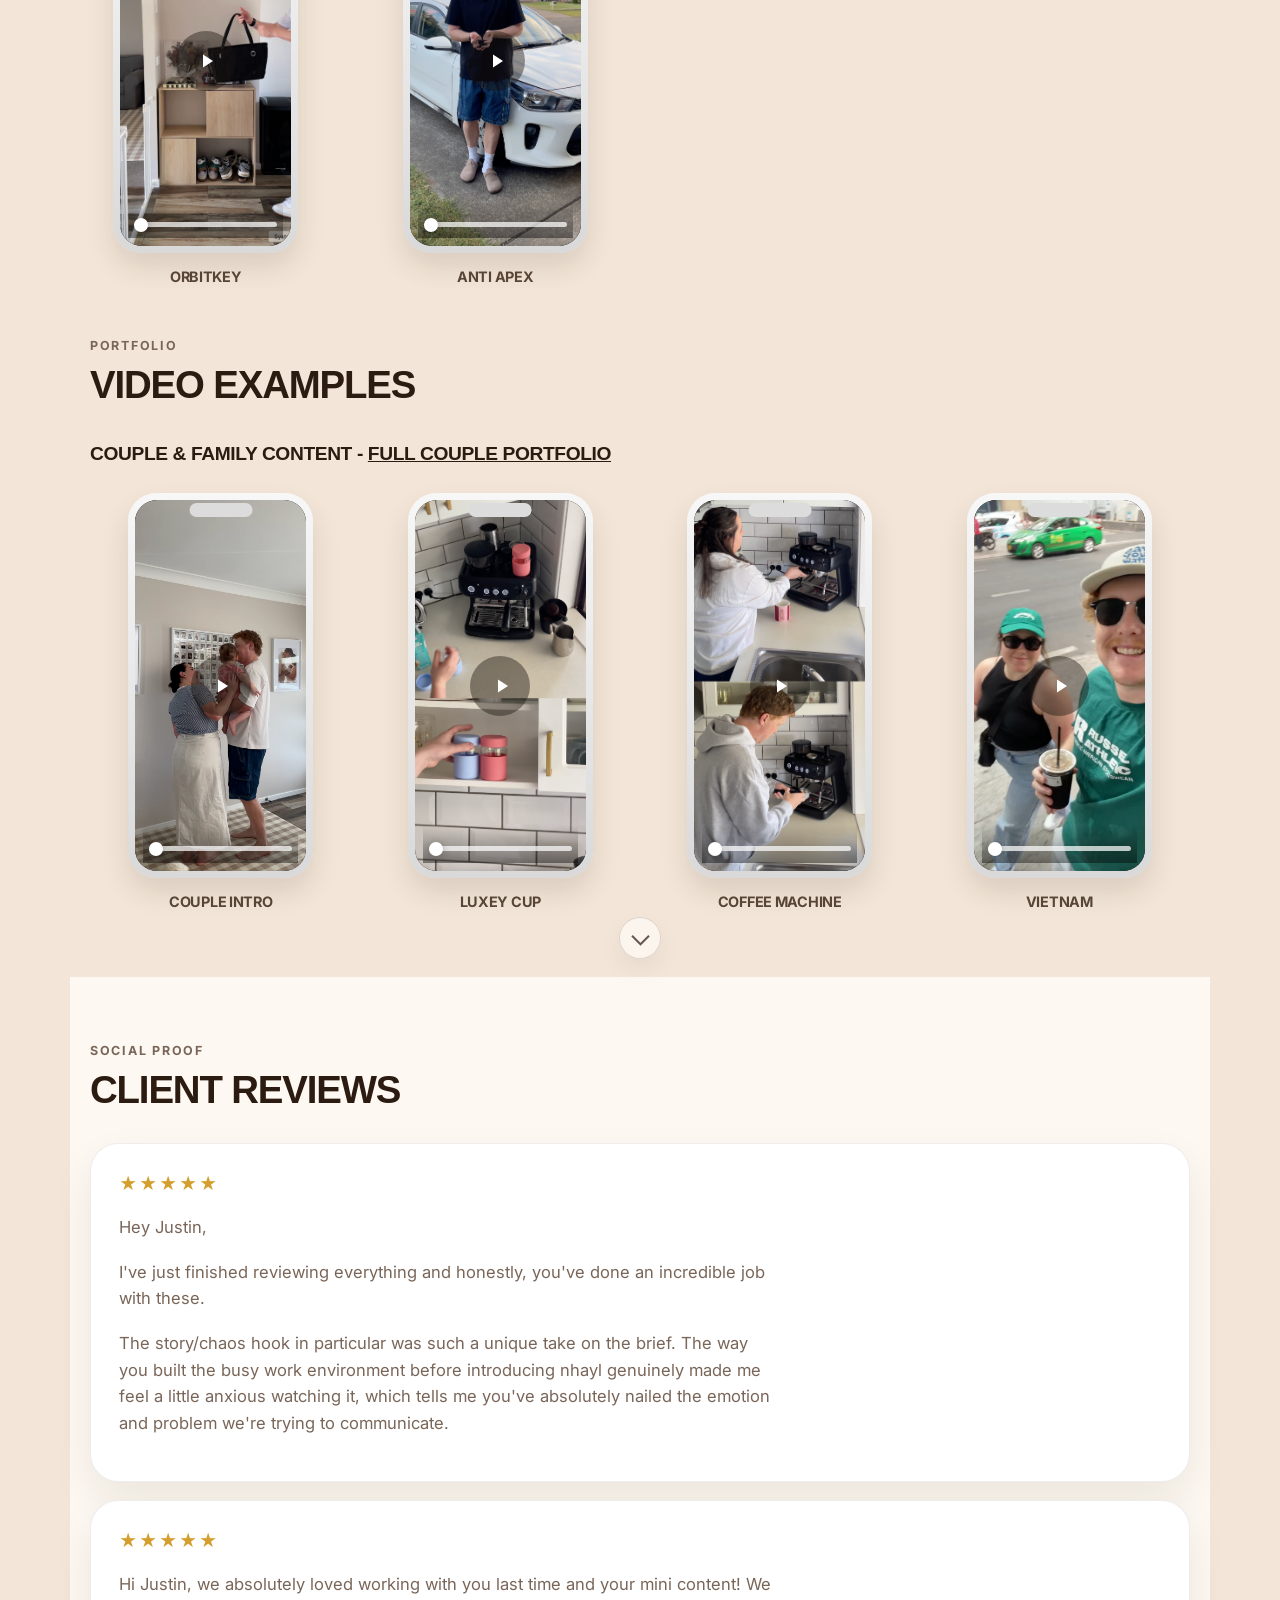
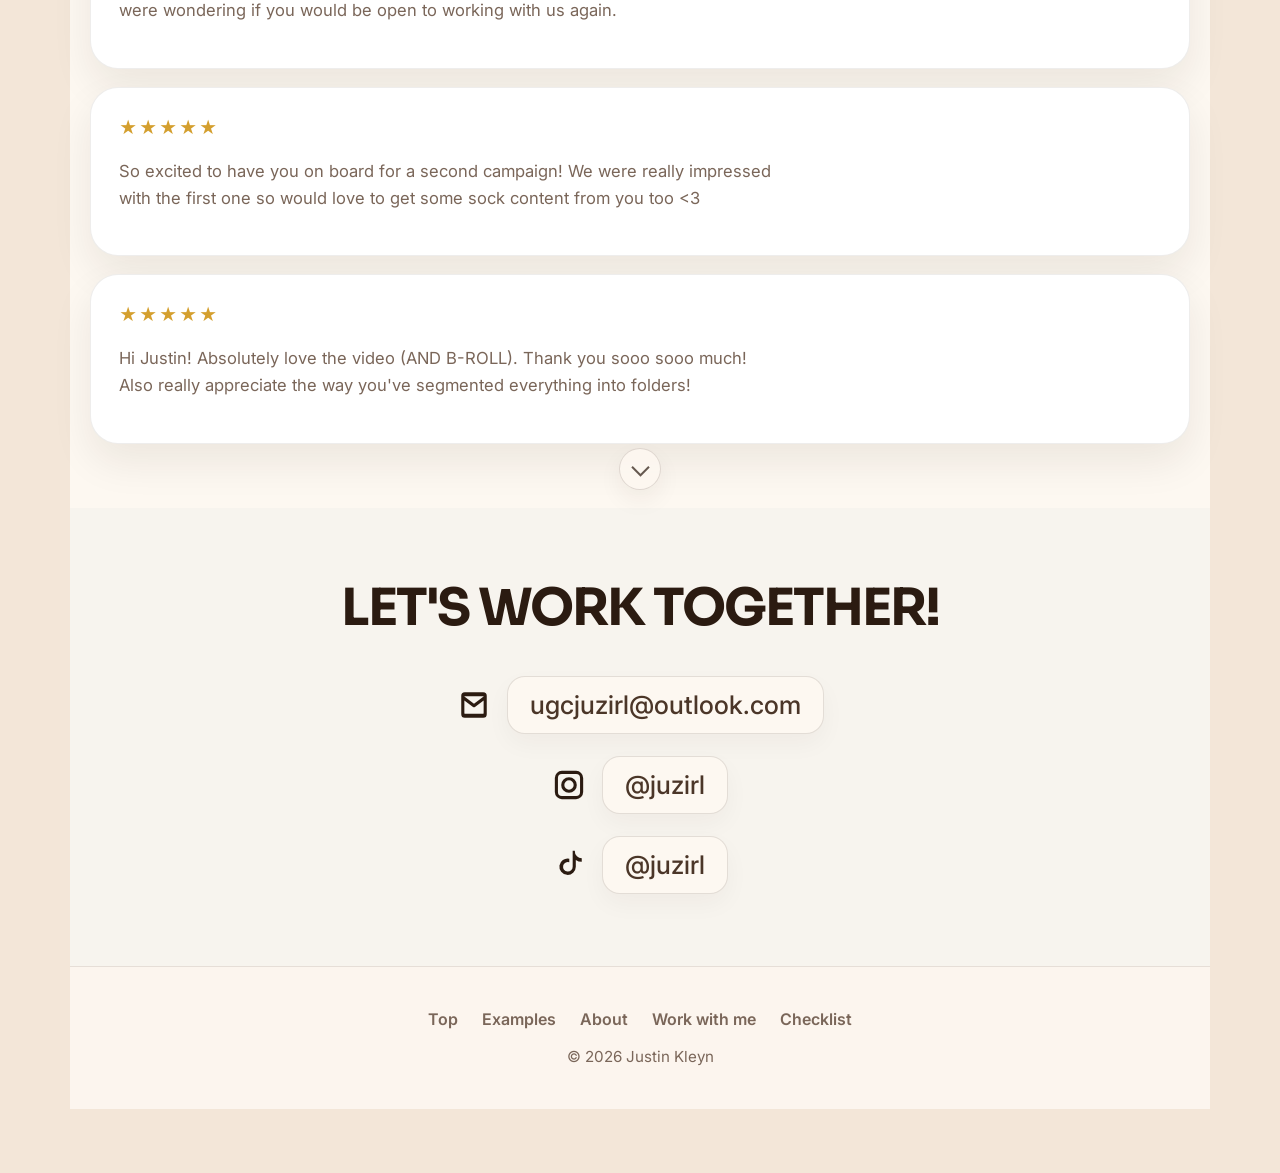
==== commit 9cb84328: "logos" ====
--- a/index.html
+++ b/index.html
@@ -102,6 +102,12 @@
                   </figure>
                   <figure class="brand-card">
                     <img src="assets/images/logos/orbitkey.webp" alt="Orbitkey logo" />
+                  </figure>
+                  <figure class="brand-card">
+                    <img src="assets/images/logos/koh.png" alt="Koh logo" />
+                  </figure>
+                  <figure class="brand-card">
+                    <img src="assets/images/logos/shavershop.png" alt="Shaver Shop logo" />
                   </figure>
                   <figure class="brand-card">
                     <img src="assets/images/logos/pulsecharge.png" alt="Pulsecharge logo" />
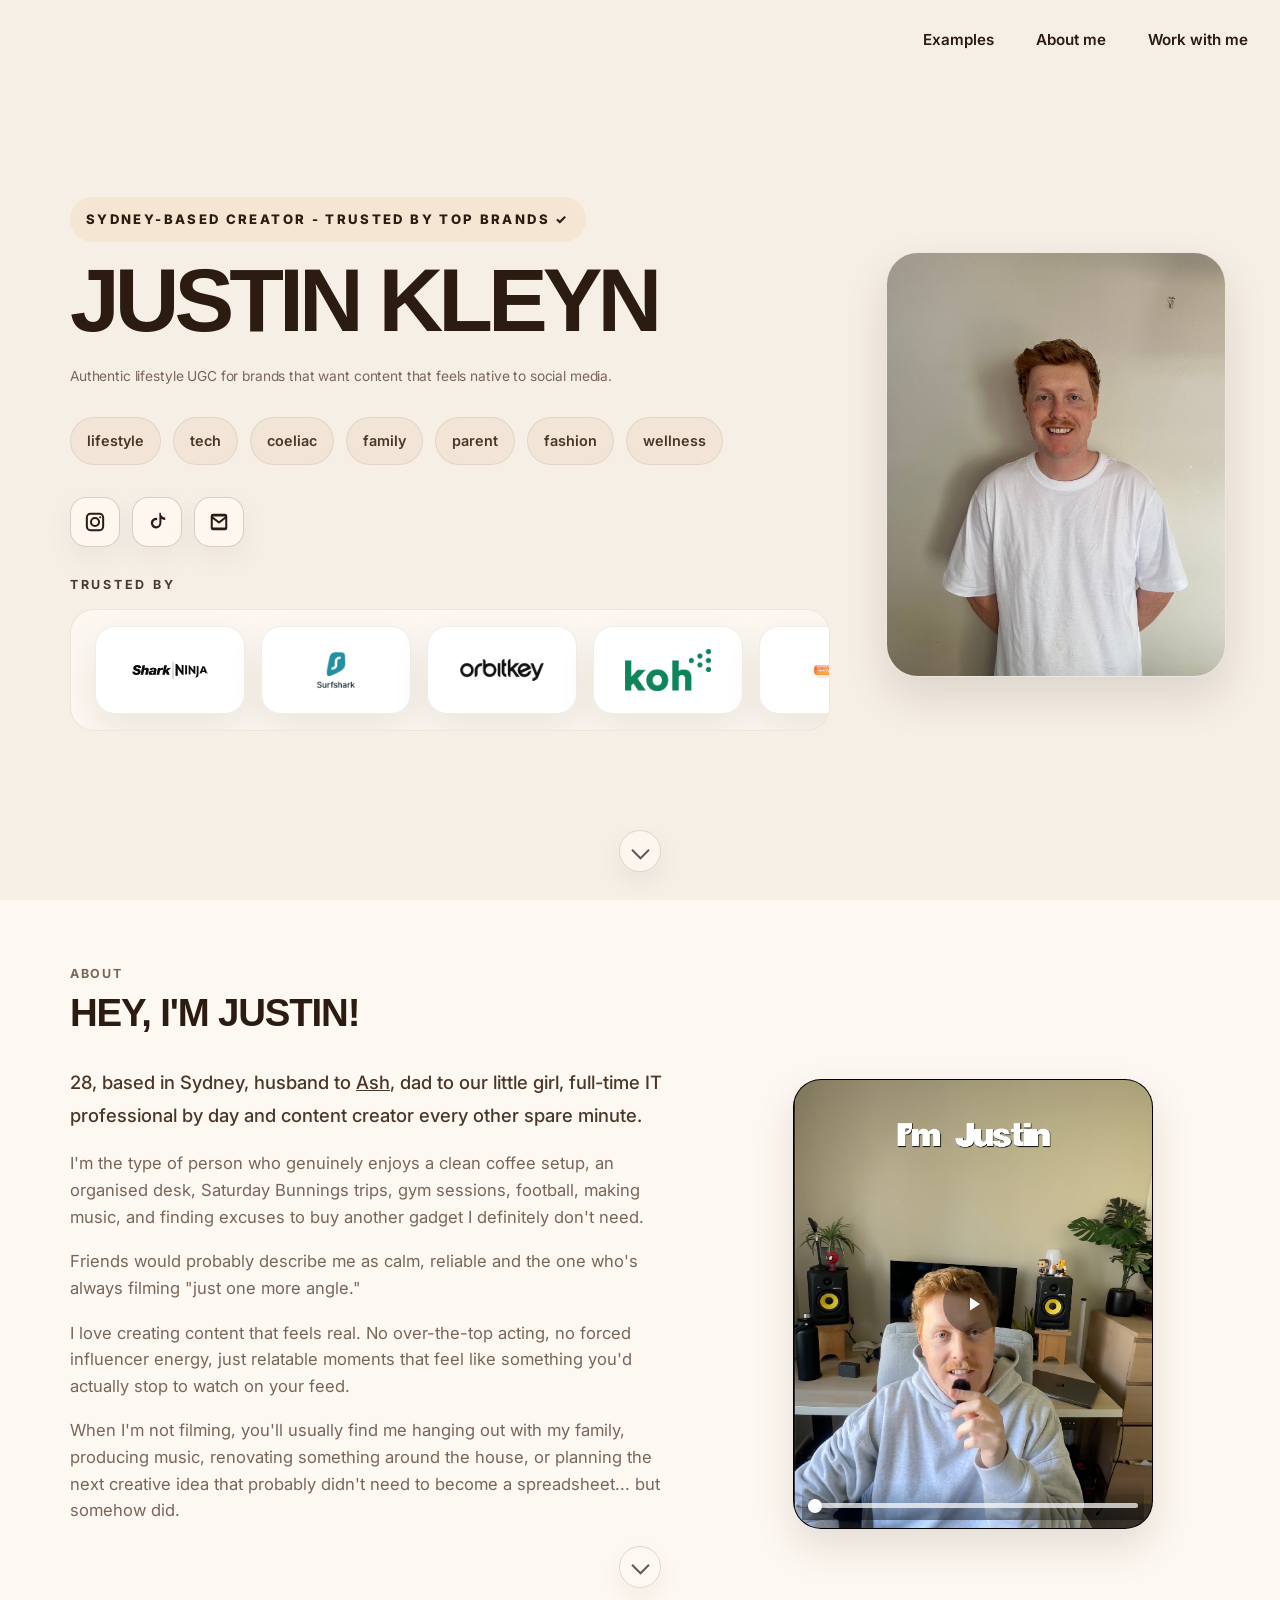
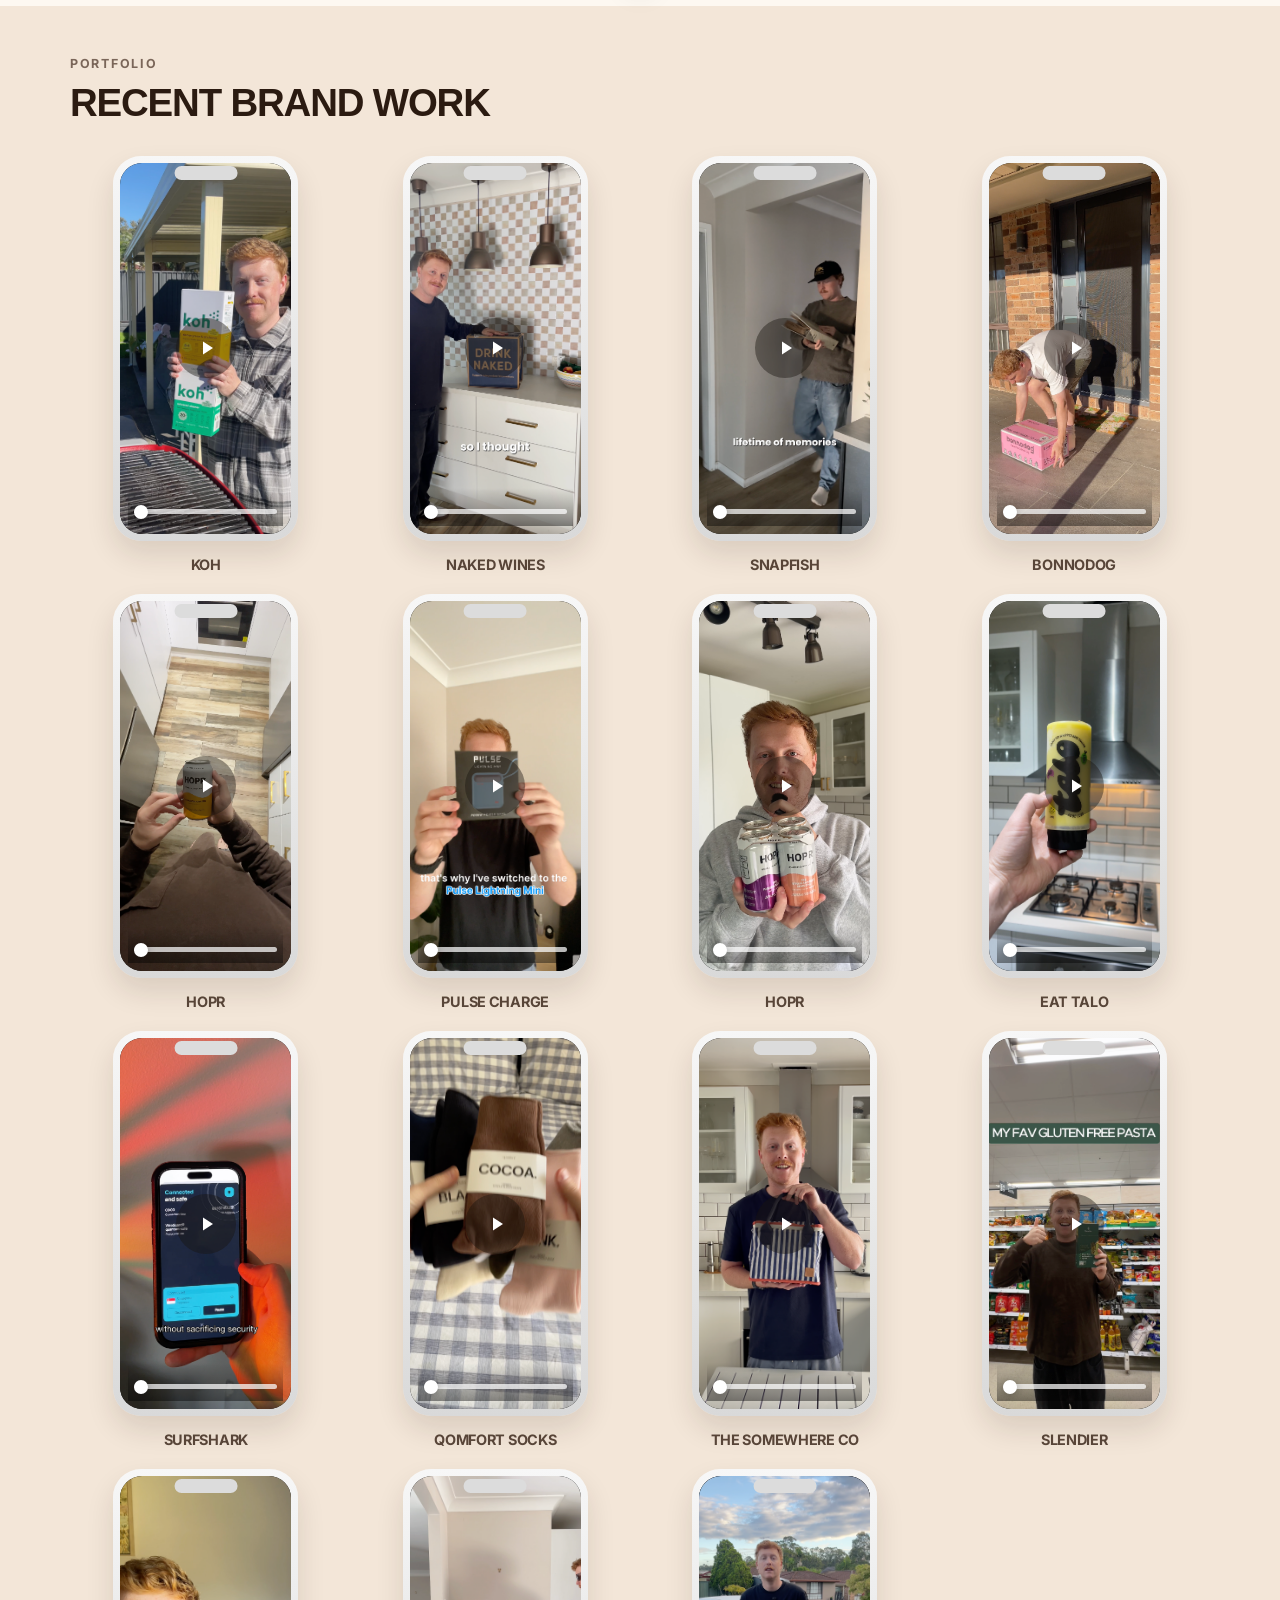
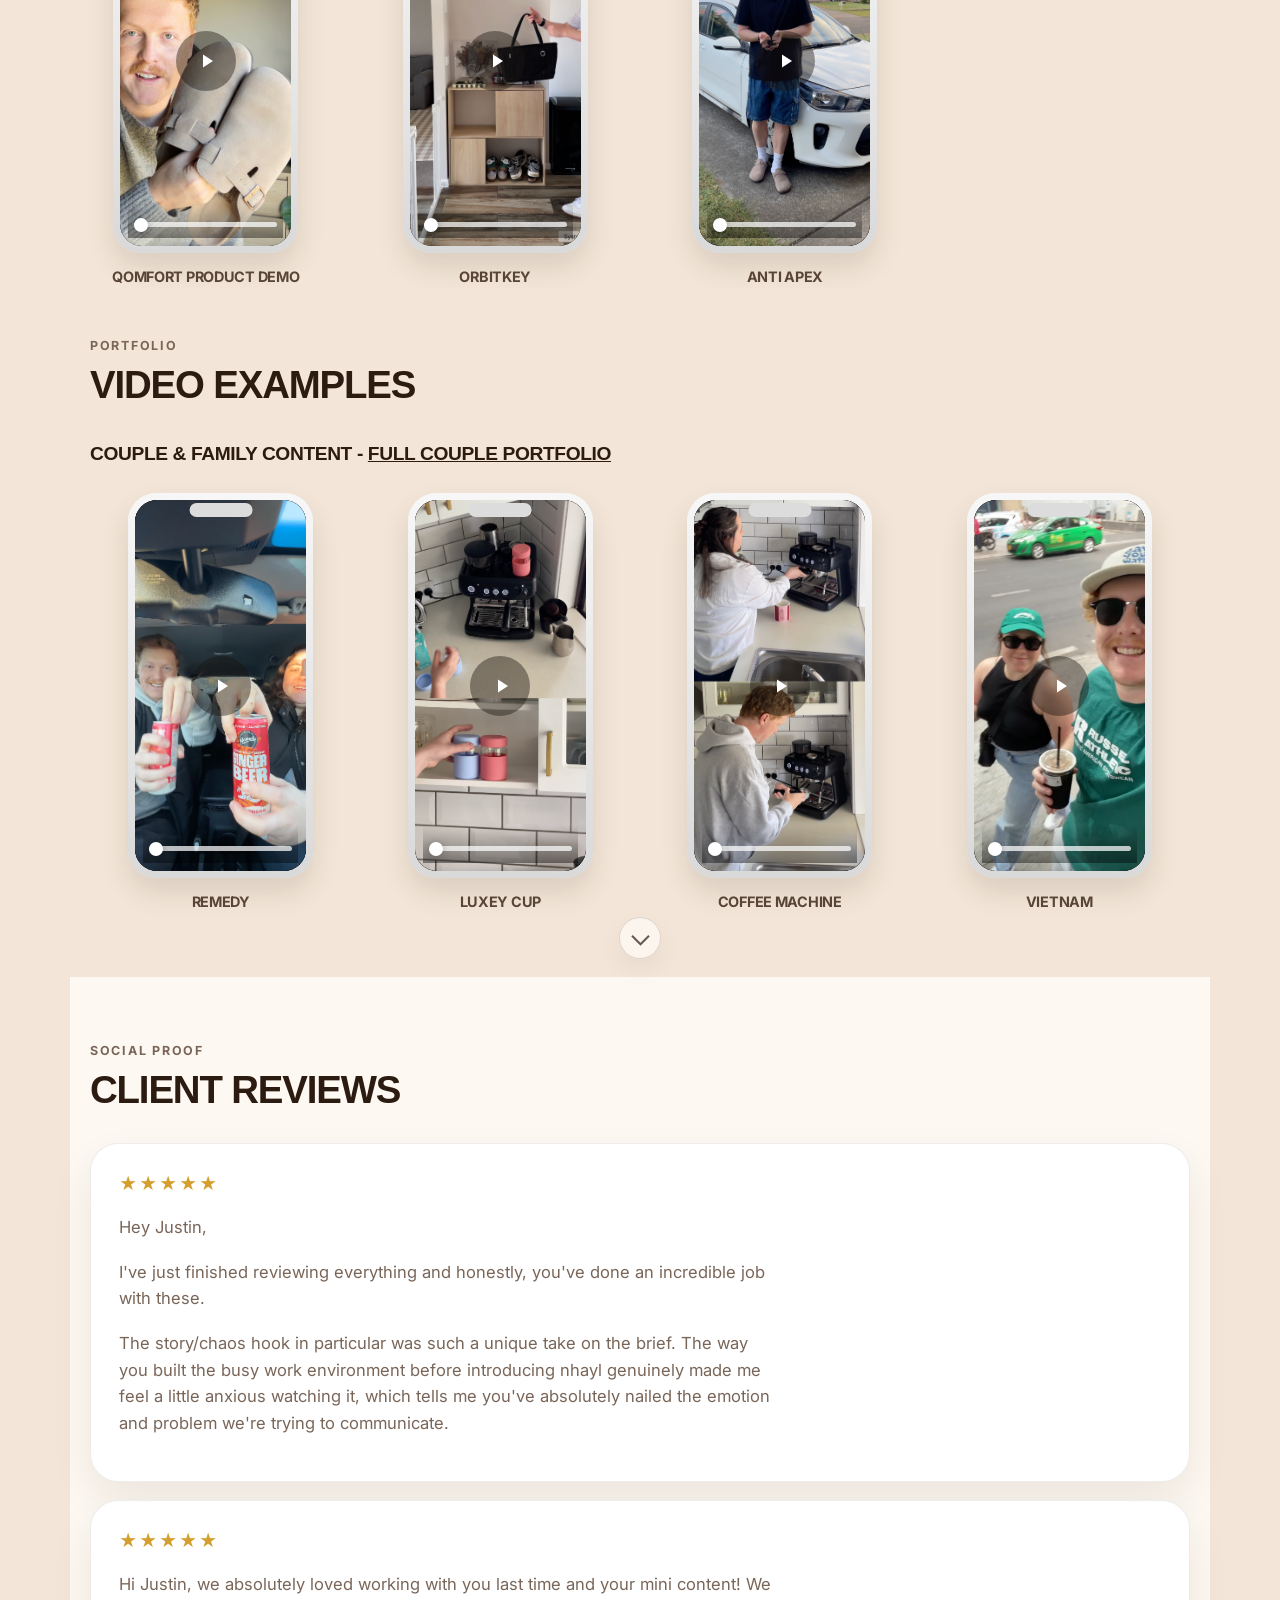
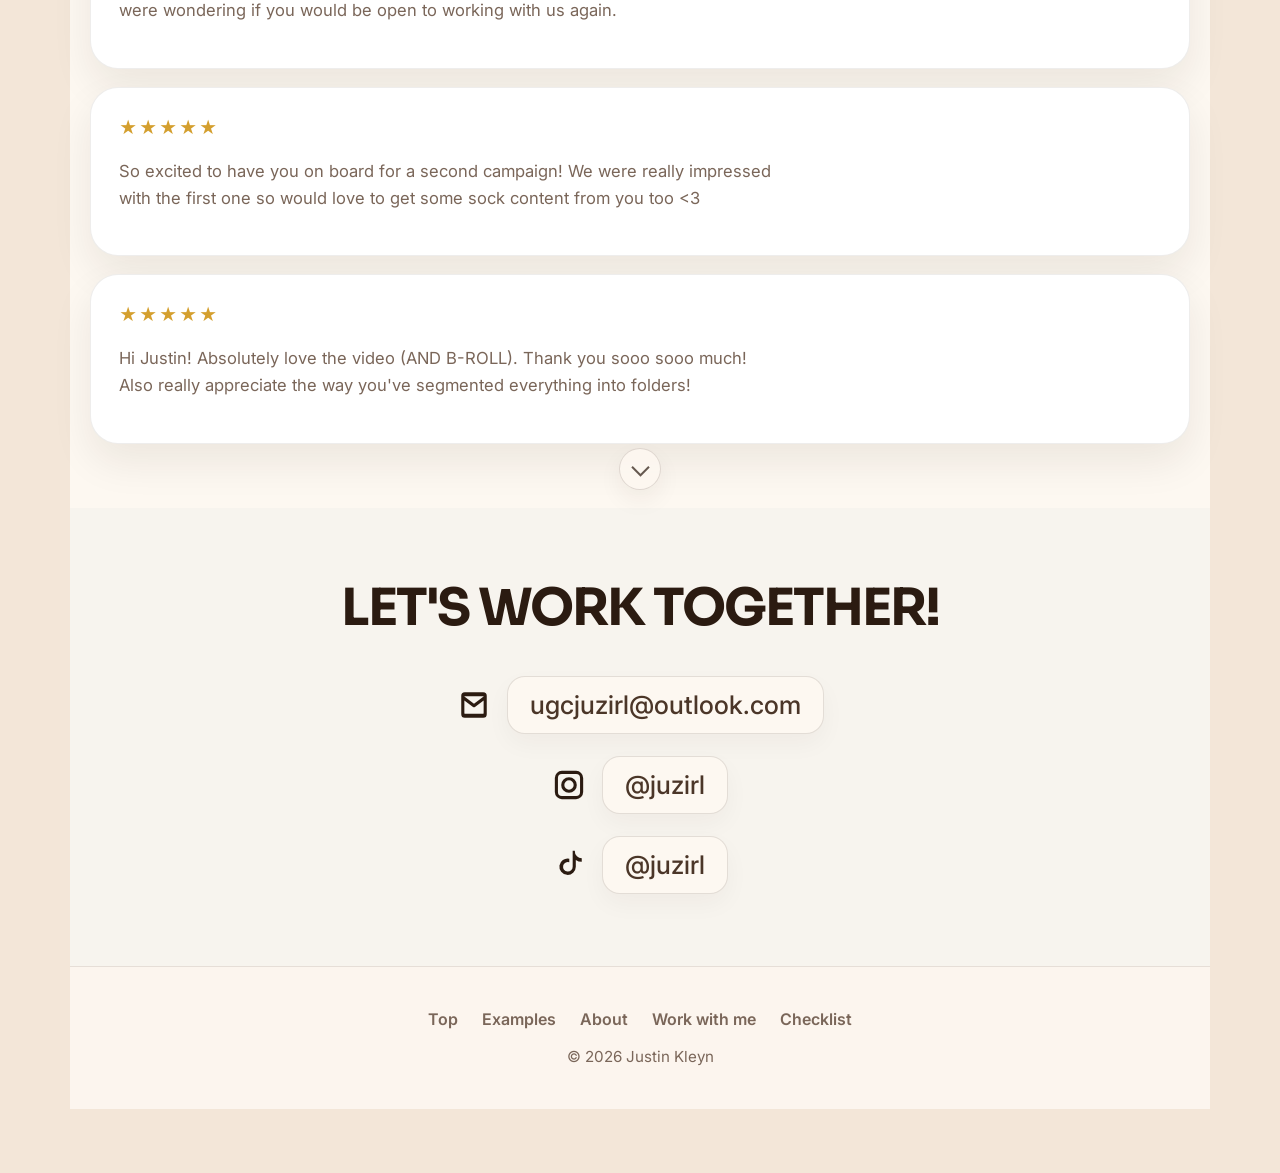
==== commit 5f983e3c: "Update portfolio videos" ====
--- a/index.html
+++ b/index.html
@@ -243,6 +243,90 @@
     </div>
 
     <div class="examples-grid">
+      <!-- NEW VIDEO: KOH -->
+      <div class="example-item">
+        <div class="phone-frame">
+          <div class="phone-screen">
+            <div class="video-card" data-video-card>
+              <video
+                class="ugc-video"
+                playsinline
+                preload="metadata"
+                poster="assets/images/koh.jpg"
+                data-video
+              >
+                <source src="assets/videos/koh.mp4" type="video/mp4" />
+              </video>
+              <button class="video-play-button" type="button" data-play>
+                <svg viewBox="0 0 24 24">
+                  <path d="M8 5.5v13l10-6.5-10-6.5Z"></path>
+                </svg>
+              </button>
+              <div class="video-controls">
+                <input class="video-progress" type="range" min="0" max="100" value="0" step="0.1" data-progress />
+              </div>
+            </div>
+          </div>
+        </div>
+        <h4 class="example-title">Koh</h4>
+      </div>
+
+      <!-- NEW VIDEO: NAKED WINES -->
+      <div class="example-item">
+        <div class="phone-frame">
+          <div class="phone-screen">
+            <div class="video-card" data-video-card>
+              <video
+                class="ugc-video"
+                playsinline
+                preload="metadata"
+                poster="assets/images/naked wines.jpg"
+                data-video
+              >
+                <source src="assets/videos/naked wines.mp4" type="video/mp4" />
+              </video>
+              <button class="video-play-button" type="button" data-play>
+                <svg viewBox="0 0 24 24">
+                  <path d="M8 5.5v13l10-6.5-10-6.5Z"></path>
+                </svg>
+              </button>
+              <div class="video-controls">
+                <input class="video-progress" type="range" min="0" max="100" value="0" step="0.1" data-progress />
+              </div>
+            </div>
+          </div>
+        </div>
+        <h4 class="example-title">Naked Wines</h4>
+      </div>
+
+      <!-- NEW VIDEO: SNAPFISH -->
+      <div class="example-item">
+        <div class="phone-frame">
+          <div class="phone-screen">
+            <div class="video-card" data-video-card>
+              <video
+                class="ugc-video"
+                playsinline
+                preload="metadata"
+                poster="assets/images/snapfish.jpg"
+                data-video
+              >
+                <source src="assets/videos/snapfish.mp4" type="video/mp4" />
+              </video>
+              <button class="video-play-button" type="button" data-play>
+                <svg viewBox="0 0 24 24">
+                  <path d="M8 5.5v13l10-6.5-10-6.5Z"></path>
+                </svg>
+              </button>
+              <div class="video-controls">
+                <input class="video-progress" type="range" min="0" max="100" value="0" step="0.1" data-progress />
+              </div>
+            </div>
+          </div>
+        </div>
+        <h4 class="example-title">Snapfish</h4>
+      </div>
+
       <!-- NEW VIDEO: BONNODOG -->
       <div class="example-item">
         <div class="phone-frame">
@@ -483,36 +567,6 @@
         <h4 class="example-title">The Somewhere Co</h4>
       </div>
 
-      <!-- VIDEO 2: KRIBLE.AI -->
-      <div class="example-item">
-        <div class="phone-frame">
-          <div class="phone-screen">
-            <div class="video-card" data-video-card>
-              <video
-                class="ugc-video"
-                playsinline
-                preload="metadata"
-                poster="assets/images/krible.jpg"
-                data-video
-              >
-                <source src="assets/videos/krible.mp4" type="video/mp4" />
-              </video>
-
-              <button class="video-play-button" type="button" data-play>
-                <svg viewBox="0 0 24 24">
-                  <path d="M8 5.5v13l10-6.5-10-6.5Z"></path>
-                </svg>
-              </button>
-
-              <div class="video-controls">
-                <input class="video-progress" type="range" min="0" max="100" value="0" step="0.1" data-progress />
-              </div>
-            </div>
-          </div>
-        </div>
-        <h4 class="example-title">krible.ai</h4>
-      </div>
-
       <!-- VIDEO 1: SLENDIER -->
       <div class="example-item">
         <div class="phone-frame">
@@ -571,37 +625,6 @@
           </div>
         </div>
         <h4 class="example-title">Qomfort Product Demo</h4>
-      </div>
-
-      <!-- VIDEO 4: THE SOMEWHERE CO -->
-      <div class="example-item">
-        <div class="phone-frame">
-          <div class="phone-screen">
-            <div class="video-card" data-video-card>
-              <video
-                class="ugc-video"
-                playsinline
-                preload="metadata"
-                poster="assets/images/thesomewhereco.png"
-                data-video
-              >
-                <source src="assets/videos/thesomewhereco.mp4" type="video/mp4" />
-                Your browser does not support the video tag.
-              </video>
-
-              <button class="video-play-button" type="button" data-play>
-                <svg viewBox="0 0 24 24">
-                  <path d="M8 5.5v13l10-6.5-10-6.5Z"></path>
-                </svg>
-              </button>
-
-              <div class="video-controls">
-                <input class="video-progress" type="range" min="0" max="100" value="0" step="0.1" data-progress />
-              </div>
-            </div>
-          </div>
-        </div>
-        <h4 class="example-title">The Somewhere Co Mini</h4>
       </div>
 
       <!-- VIDEO 5: ORBITKEY -->
@@ -685,11 +708,11 @@
                     class="ugc-video"
                     playsinline
                     preload="metadata"
-                    poster="assets/images/about pic.jpg"
+                    poster="assets/images/remedy.jpg"
                     data-video
                   >
                     <source
-                      src="assets/videos/couple intro video.mp4"
+                      src="assets/videos/remedy.mp4"
                       type="video/mp4"
                     />
                     Your browser does not support the video tag.
@@ -714,7 +737,7 @@
                 </div>
               </div>
             </div>
-            <h4 class="example-title">Couple Intro</h4>
+            <h4 class="example-title">Remedy</h4>
           </div>
 
           <div class="example-item">
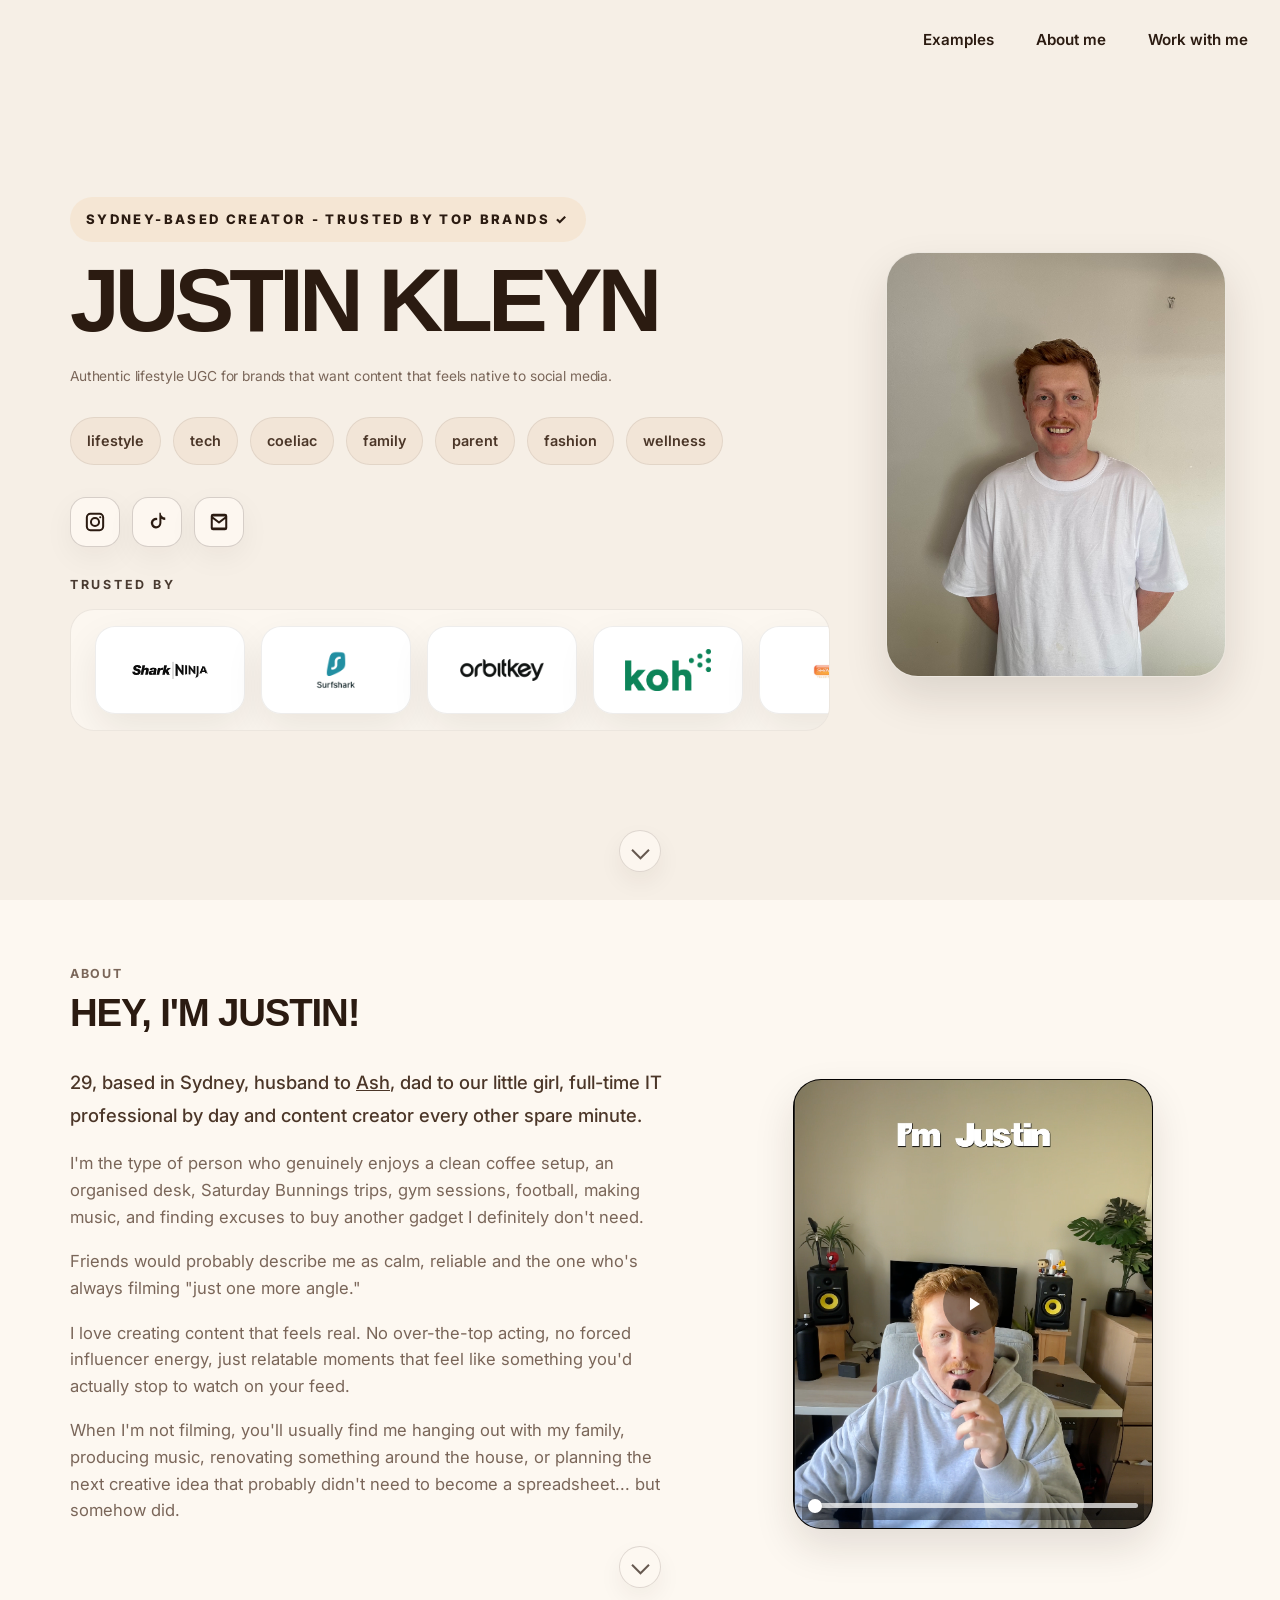
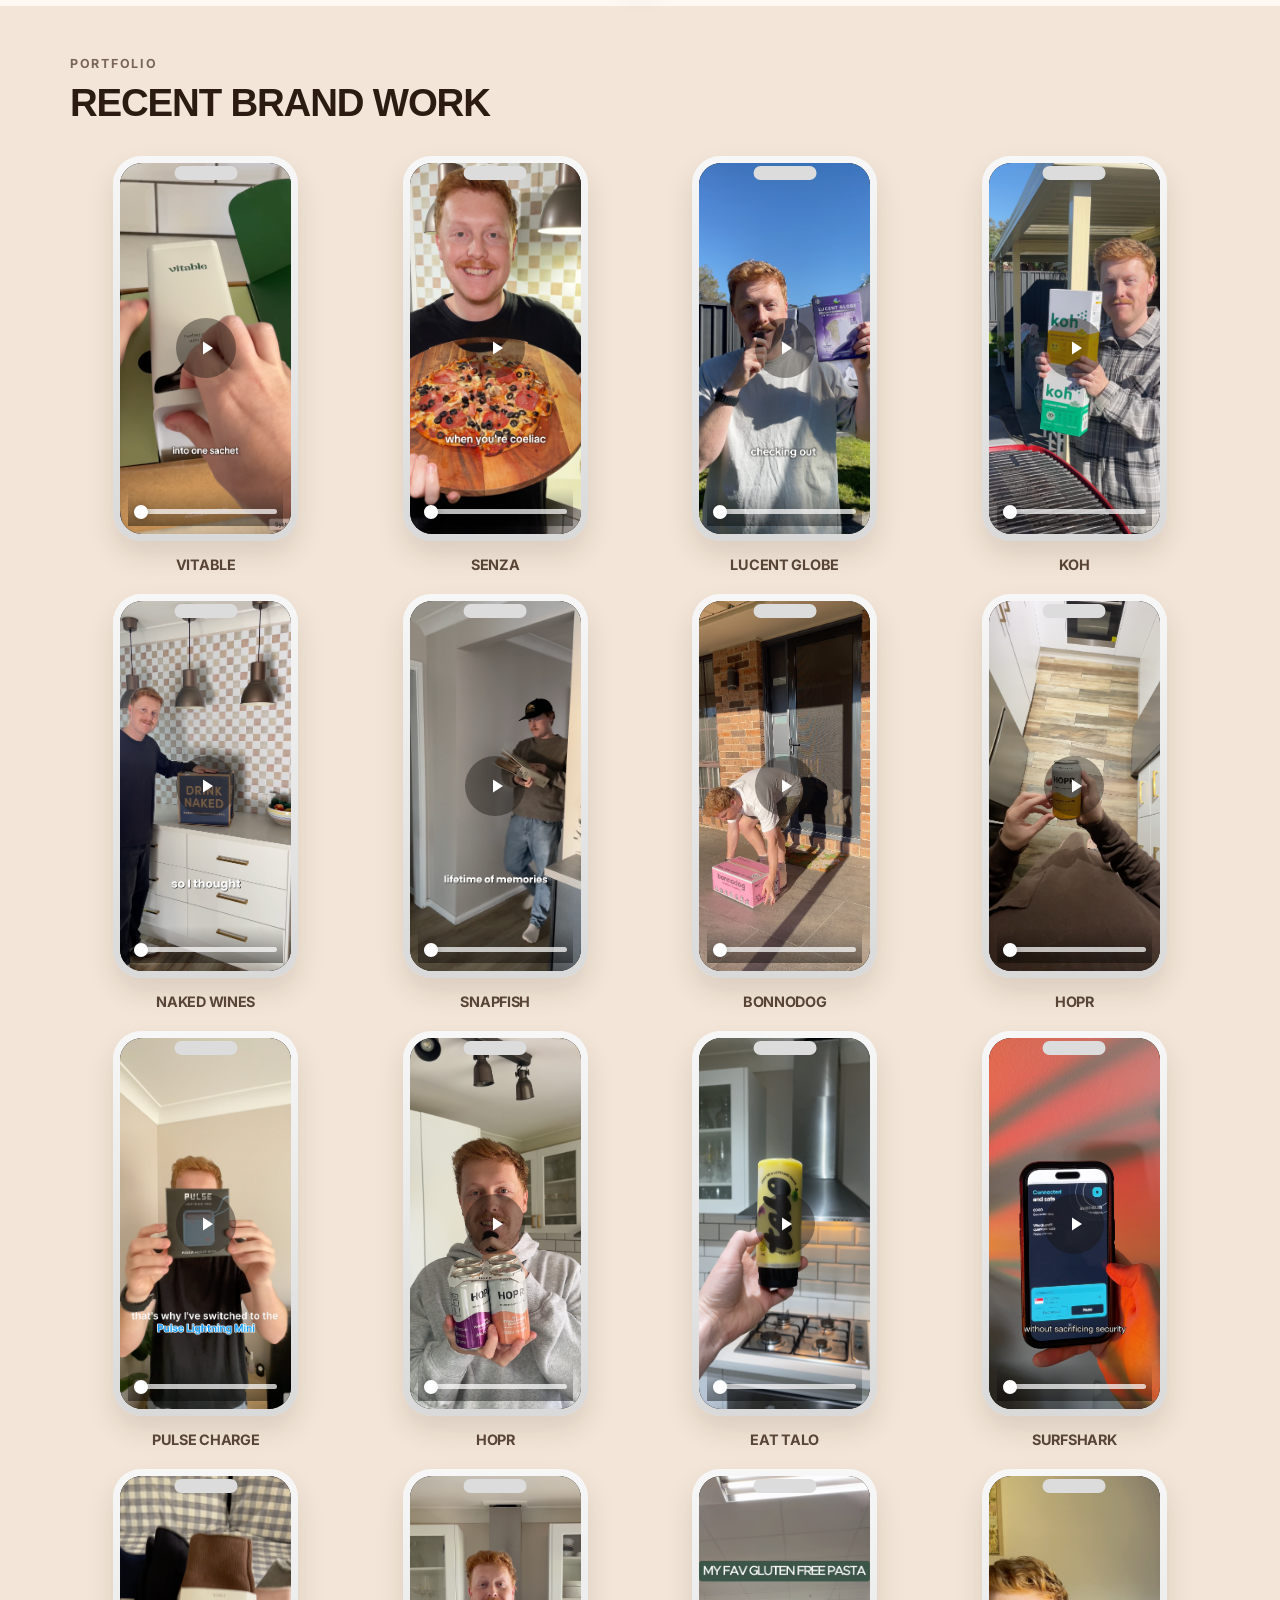
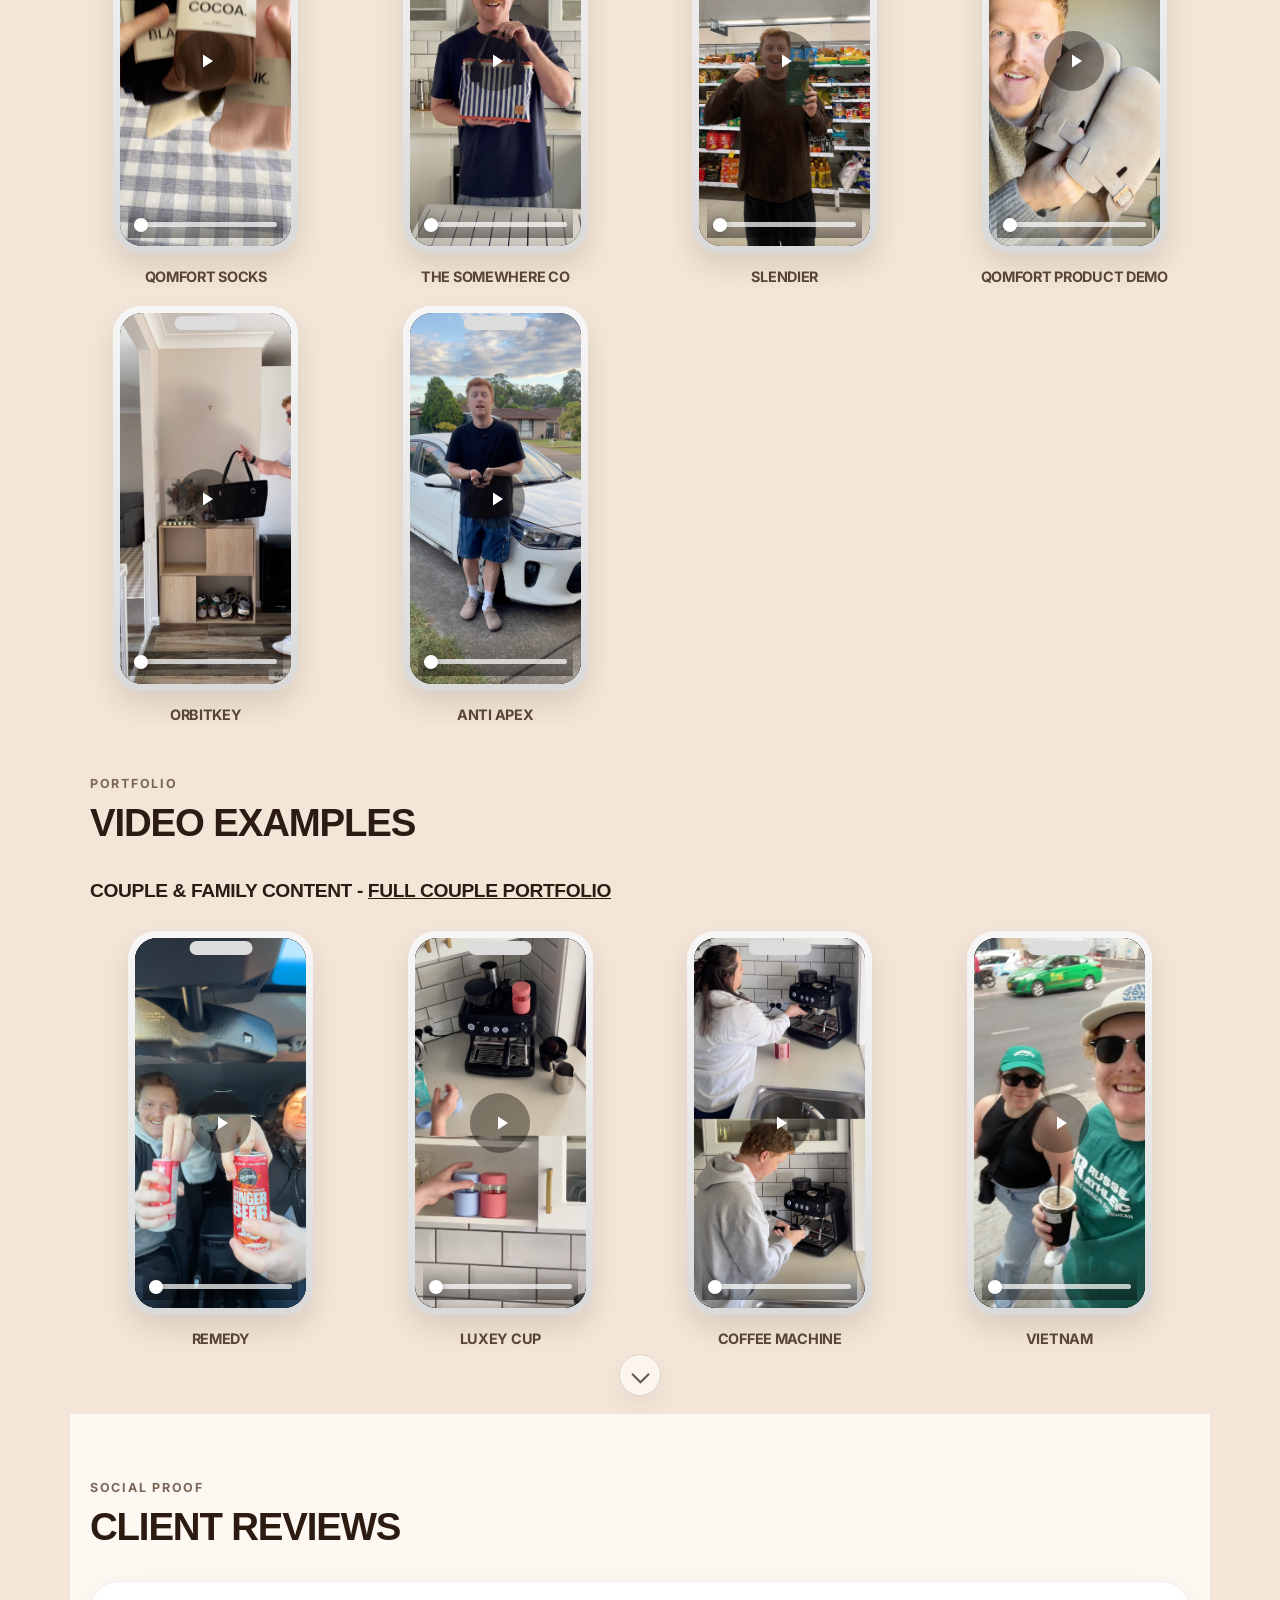
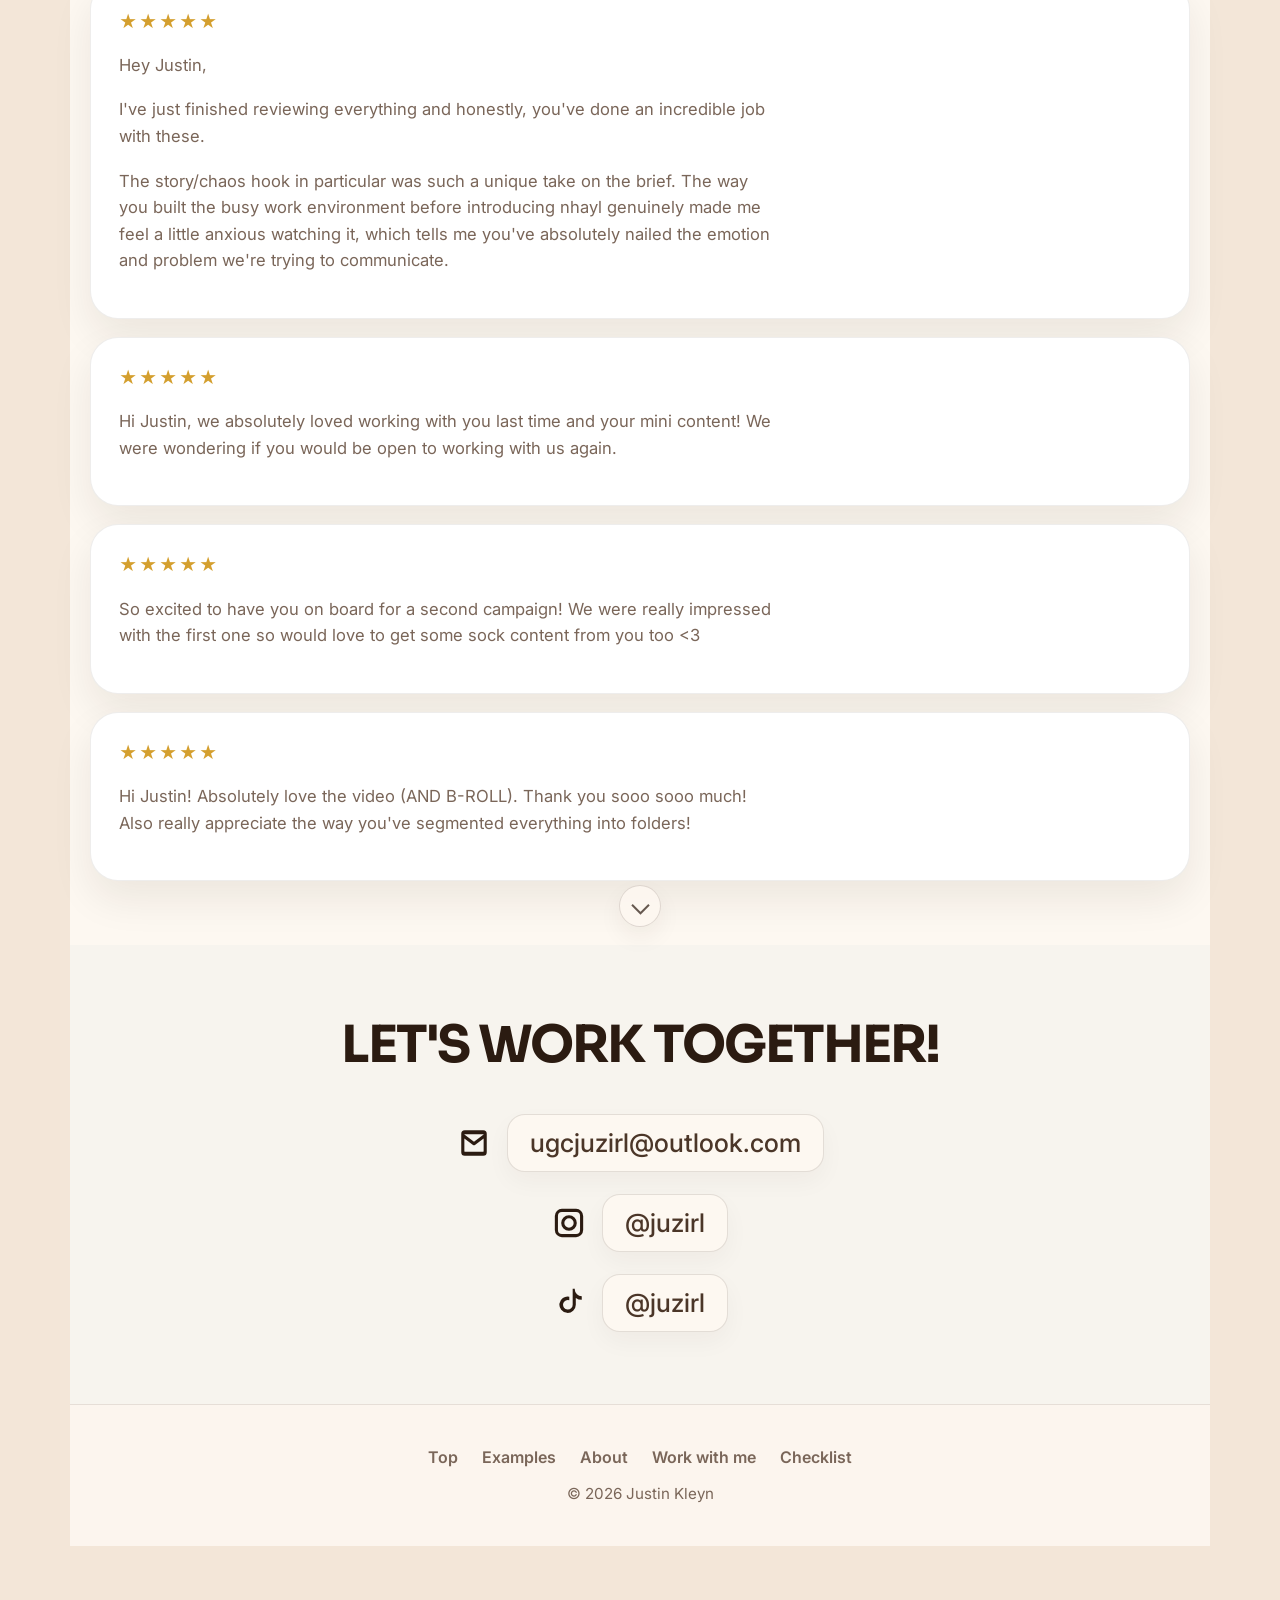
==== commit 4b8f839c: "new" ====
--- a/index.html
+++ b/index.html
@@ -125,6 +125,15 @@
                     <img src="assets/images/logos/qomfort.webp" alt="Qomfort logo" />
                   </figure>
                   <figure class="brand-card">
+                    <img src="assets/images/logos/vitable.png" alt="Vitable logo" />
+                  </figure>
+                  <figure class="brand-card">
+                    <img src="assets/images/logos/senza.png" alt="Senza logo" />
+                  </figure>
+                  <figure class="brand-card">
+                    <img src="assets/images/logos/lucentglobe.png" alt="Lucent Globe logo" />
+                  </figure>
+                  <figure class="brand-card">
                     <img src="assets/images/logos/surfshark.png" alt="Surfshark logo" />
                   </figure>
                   <figure class="brand-card">
@@ -138,6 +147,15 @@
                   </figure>
                   <figure class="brand-card">
                     <img src="assets/images/logos/slendier.webp" alt="Slendier logo" />
+                  </figure>
+                  <figure class="brand-card">
+                    <img src="assets/images/logos/vitable.png" alt="Vitable logo" />
+                  </figure>
+                  <figure class="brand-card">
+                    <img src="assets/images/logos/senza.png" alt="Senza logo" />
+                  </figure>
+                  <figure class="brand-card">
+                    <img src="assets/images/logos/lucentglobe.png" alt="Lucent Globe logo" />
                   </figure>
                 </div>
               </div>
@@ -169,7 +187,7 @@
         <div class="about-grid">
           <div class="about-text">
             <p class="about-lead">
-              28, based in Sydney, husband to <a href="https://ashleighkleyn.com/">Ash</a>, dad to our little girl, full-time IT professional by day and content creator every other spare minute.
+              29, based in Sydney, husband to <a href="https://ashleighkleyn.com/">Ash</a>, dad to our little girl, full-time IT professional by day and content creator every other spare minute.
             </p>
 
             <p>
@@ -243,6 +261,90 @@
     </div>
 
     <div class="examples-grid">
+      <!-- NEW VIDEO: VITABLE -->
+      <div class="example-item">
+        <div class="phone-frame">
+          <div class="phone-screen">
+            <div class="video-card" data-video-card>
+              <video
+                class="ugc-video"
+                playsinline
+                preload="metadata"
+                poster="assets/images/vitable.jpg"
+                data-video
+              >
+                <source src="assets/videos/vitable.mp4" type="video/mp4" />
+              </video>
+              <button class="video-play-button" type="button" data-play>
+                <svg viewBox="0 0 24 24">
+                  <path d="M8 5.5v13l10-6.5-10-6.5Z"></path>
+                </svg>
+              </button>
+              <div class="video-controls">
+                <input class="video-progress" type="range" min="0" max="100" value="0" step="0.1" data-progress />
+              </div>
+            </div>
+          </div>
+        </div>
+        <h4 class="example-title">Vitable</h4>
+      </div>
+
+      <!-- NEW VIDEO: SENZA -->
+      <div class="example-item">
+        <div class="phone-frame">
+          <div class="phone-screen">
+            <div class="video-card" data-video-card>
+              <video
+                class="ugc-video"
+                playsinline
+                preload="metadata"
+                poster="assets/images/senza.jpg"
+                data-video
+              >
+                <source src="assets/videos/senza.mp4" type="video/mp4" />
+              </video>
+              <button class="video-play-button" type="button" data-play>
+                <svg viewBox="0 0 24 24">
+                  <path d="M8 5.5v13l10-6.5-10-6.5Z"></path>
+                </svg>
+              </button>
+              <div class="video-controls">
+                <input class="video-progress" type="range" min="0" max="100" value="0" step="0.1" data-progress />
+              </div>
+            </div>
+          </div>
+        </div>
+        <h4 class="example-title">Senza</h4>
+      </div>
+
+      <!-- NEW VIDEO: LUCENT GLOBE -->
+      <div class="example-item">
+        <div class="phone-frame">
+          <div class="phone-screen">
+            <div class="video-card" data-video-card>
+              <video
+                class="ugc-video"
+                playsinline
+                preload="metadata"
+                poster="assets/images/lucentglobe.jpg"
+                data-video
+              >
+                <source src="assets/videos/lucentglobe.mp4" type="video/mp4" />
+              </video>
+              <button class="video-play-button" type="button" data-play>
+                <svg viewBox="0 0 24 24">
+                  <path d="M8 5.5v13l10-6.5-10-6.5Z"></path>
+                </svg>
+              </button>
+              <div class="video-controls">
+                <input class="video-progress" type="range" min="0" max="100" value="0" step="0.1" data-progress />
+              </div>
+            </div>
+          </div>
+        </div>
+        <h4 class="example-title">Lucent Globe</h4>
+      </div>
+
       <!-- NEW VIDEO: KOH -->
       <div class="example-item">
         <div class="phone-frame">
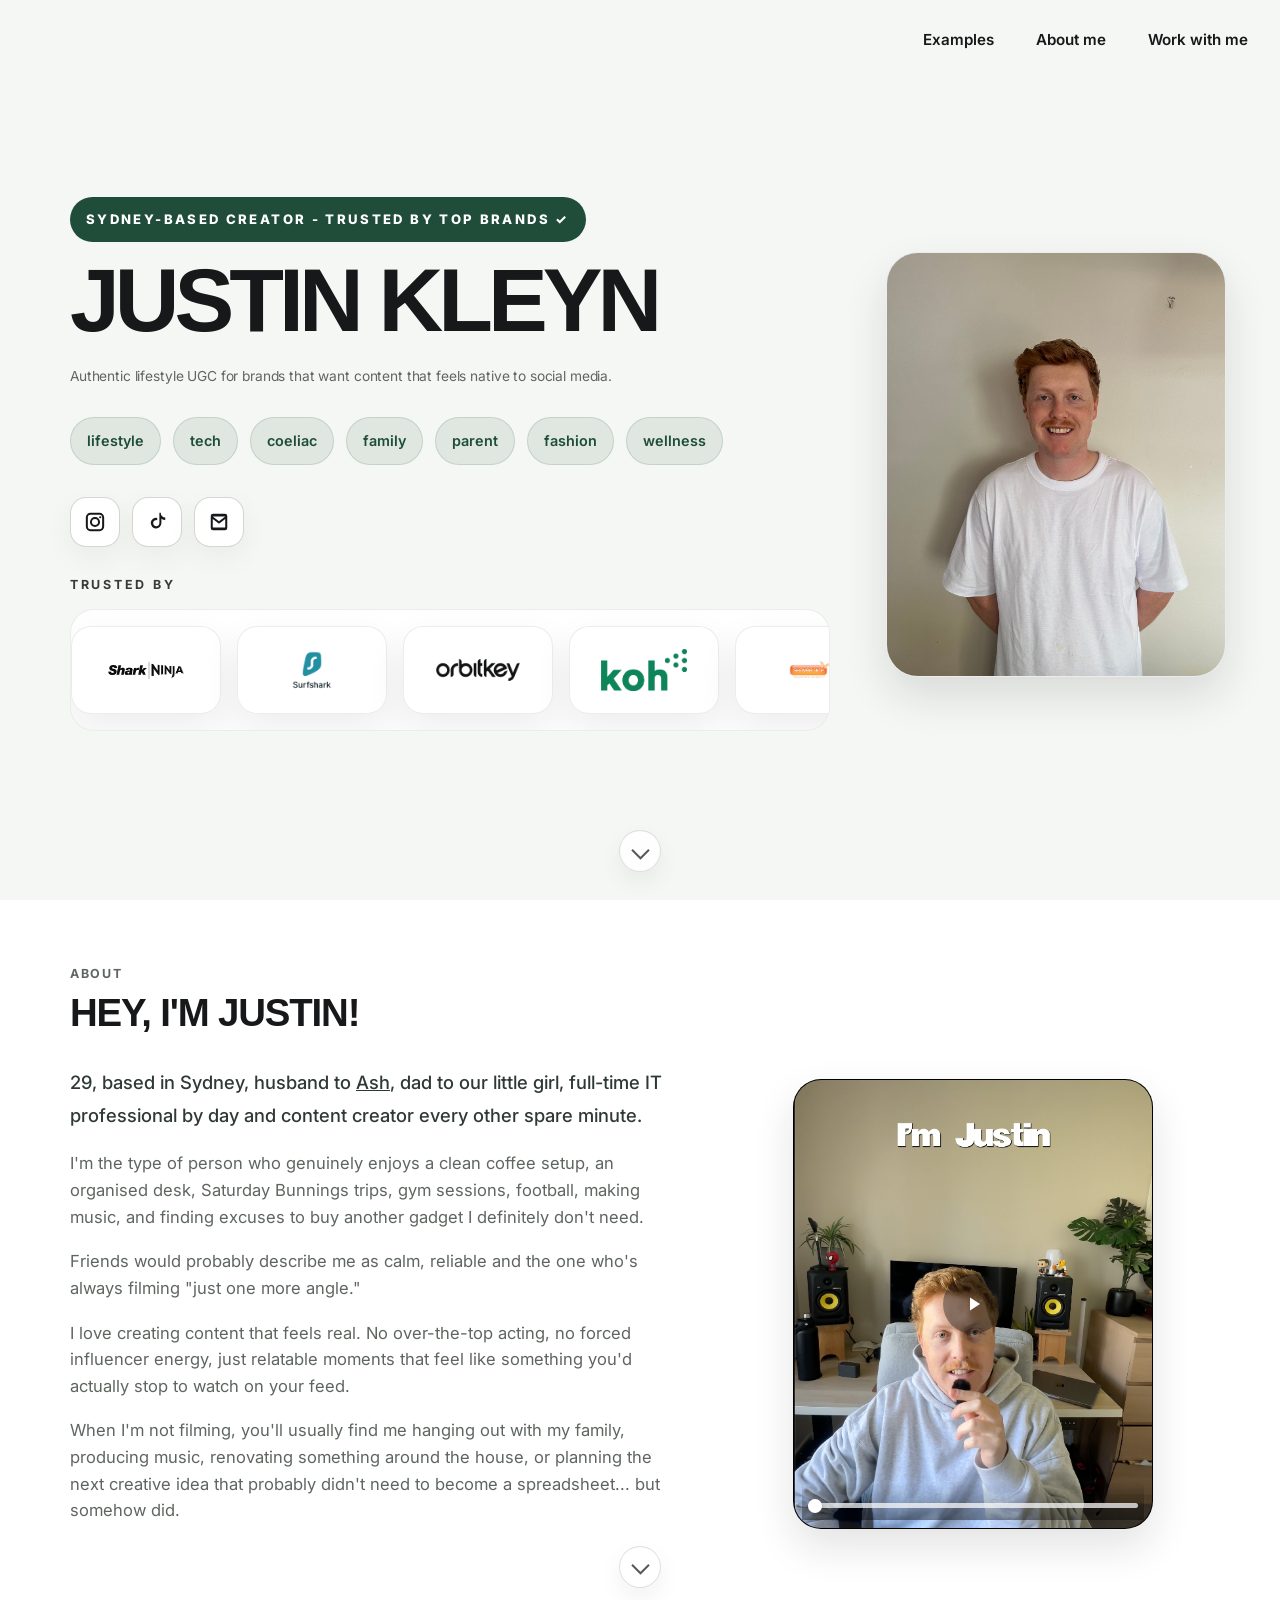
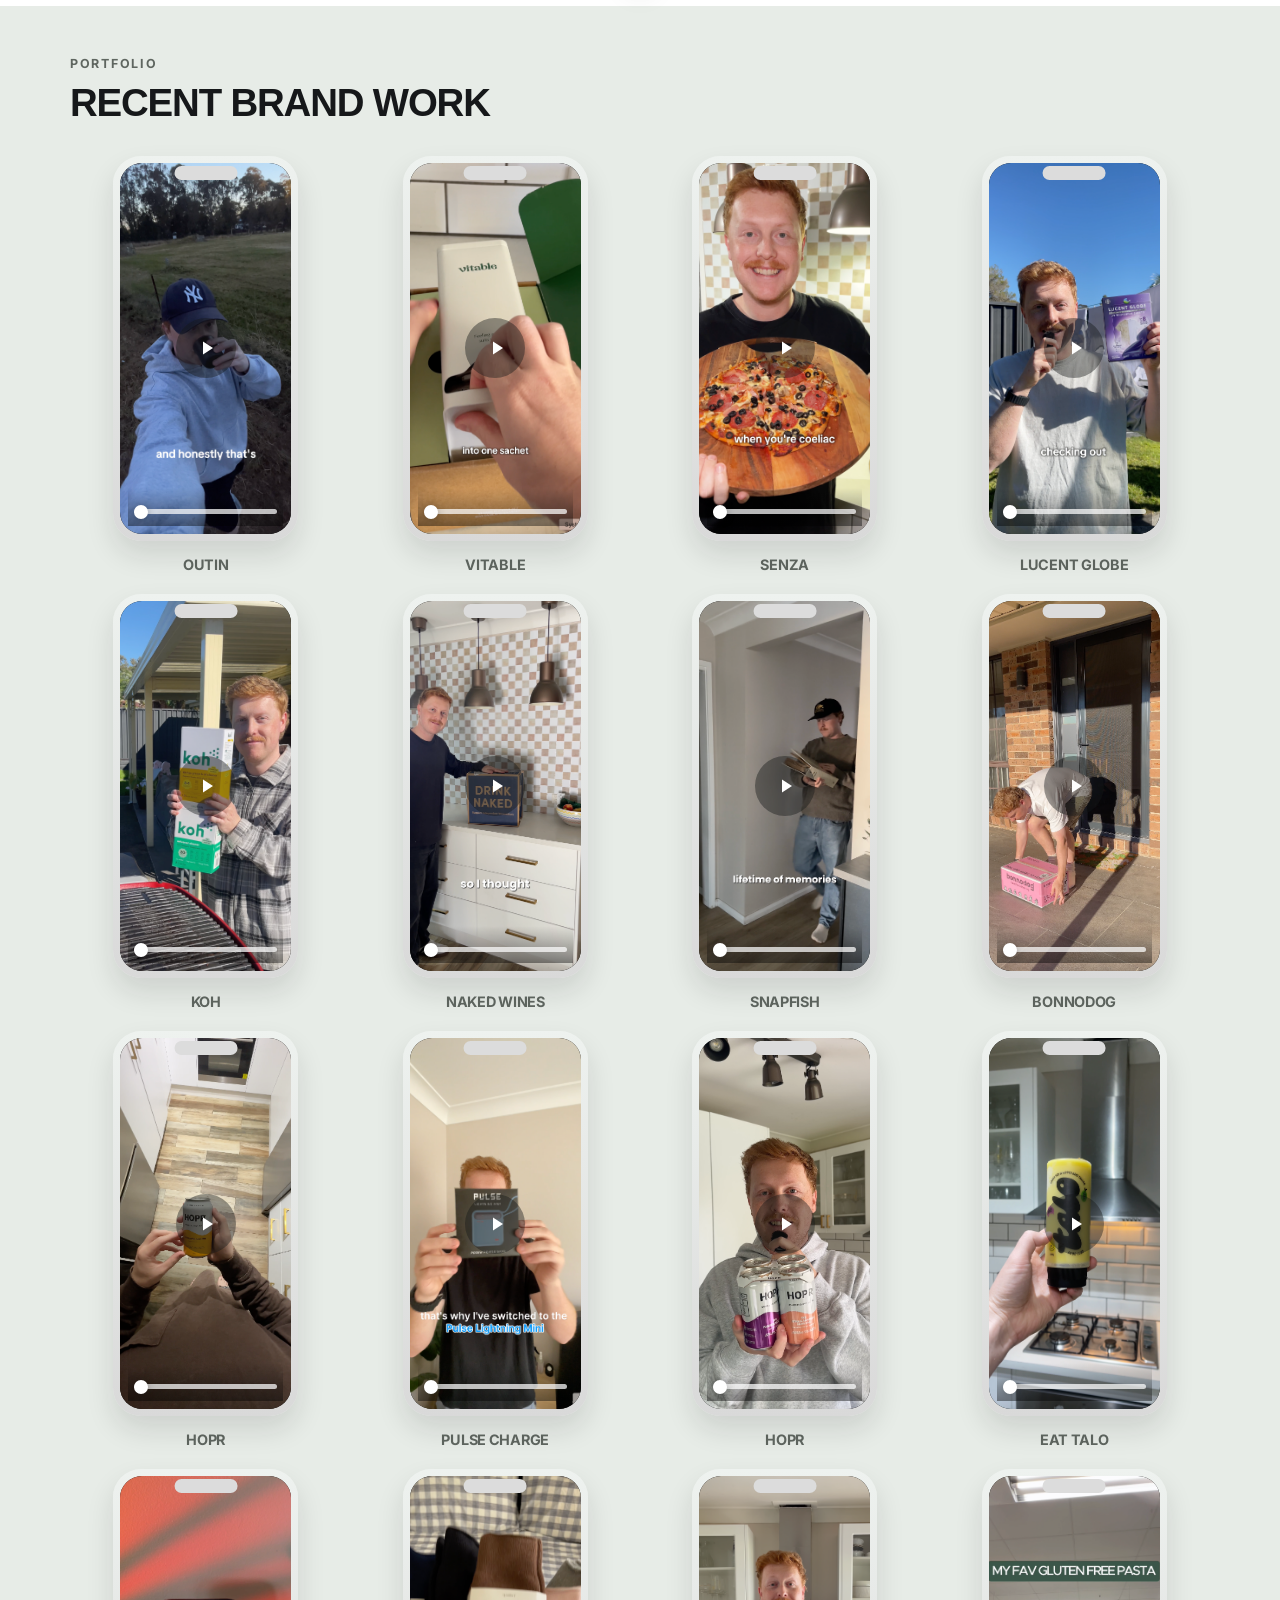
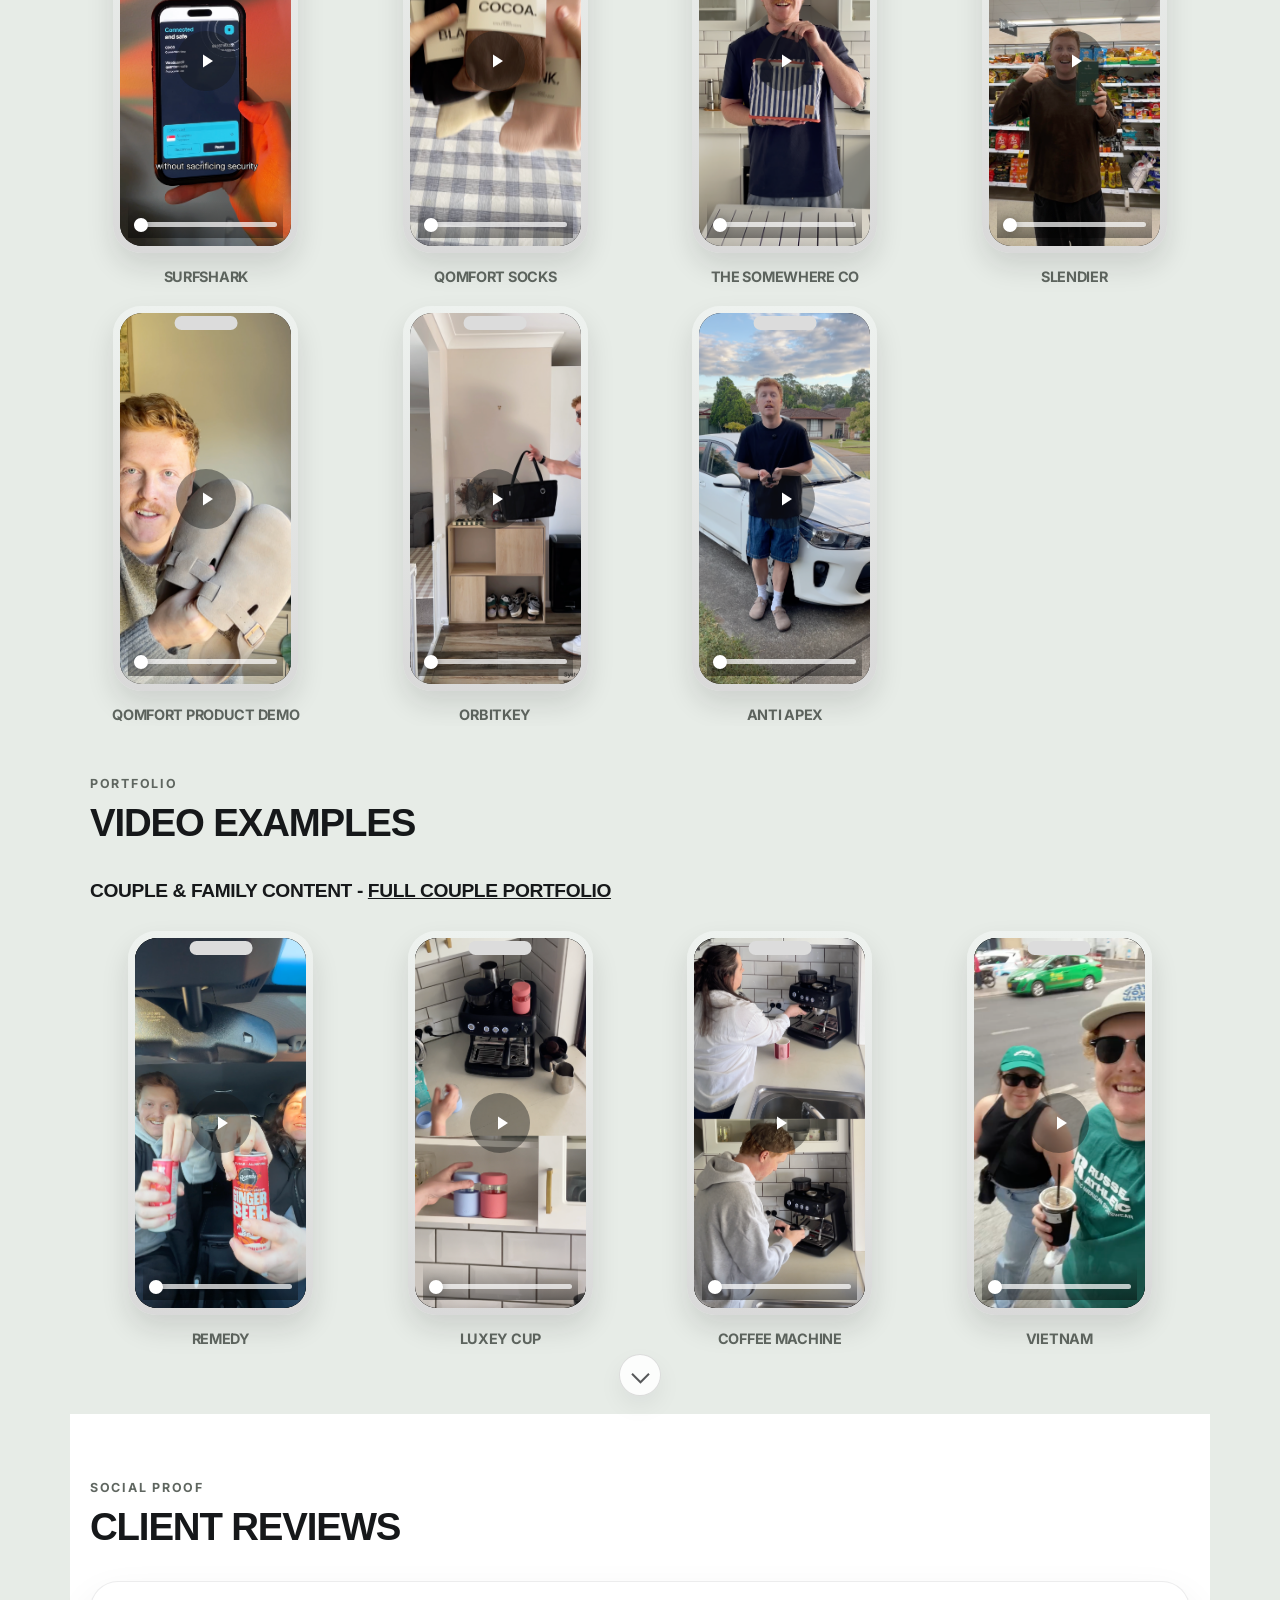
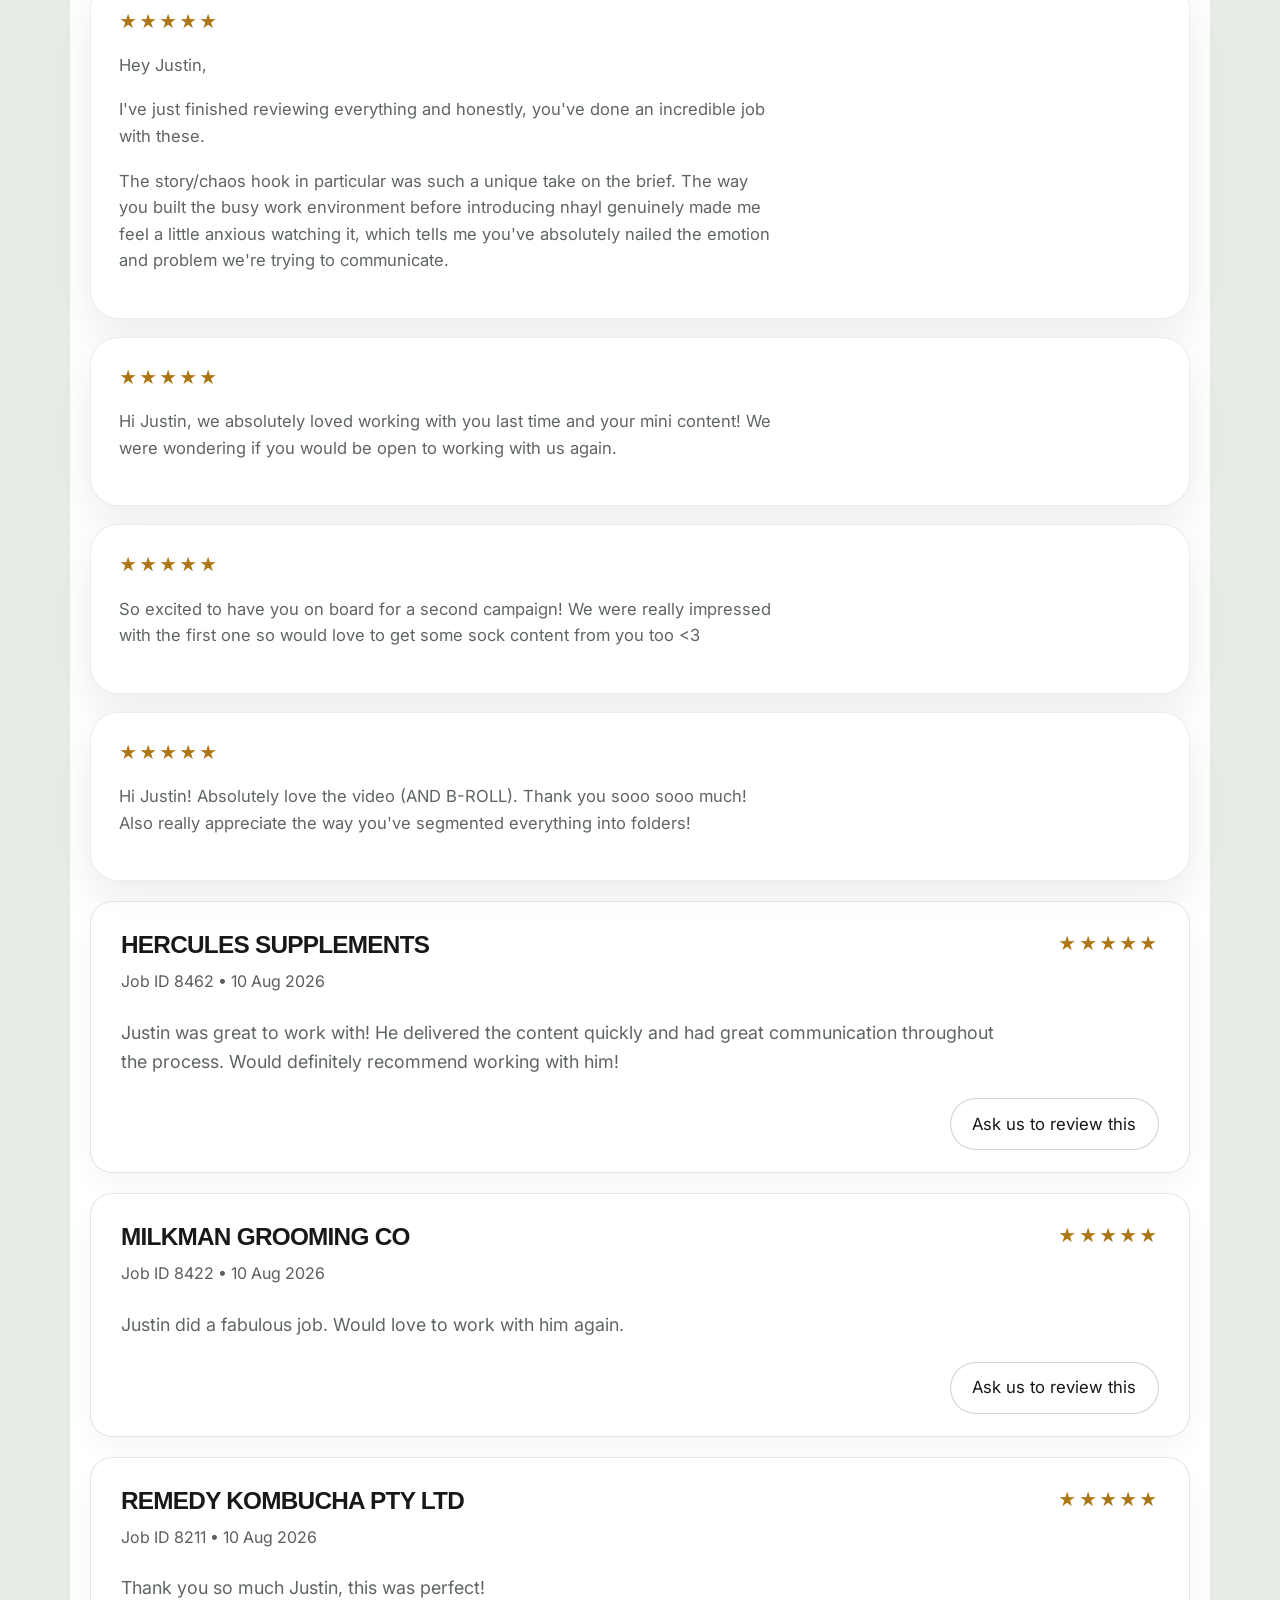
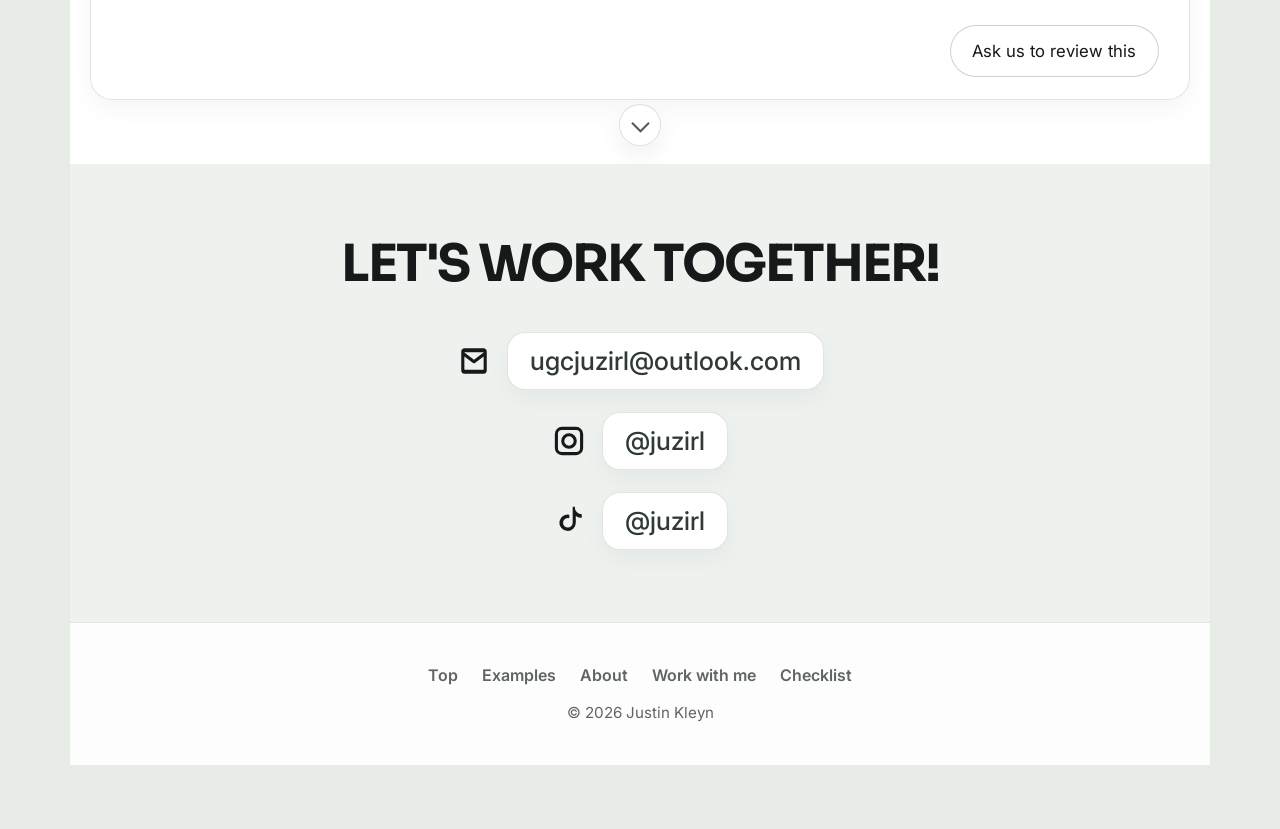
==== commit 40e56e7c: "Add OutIn work, dedupe brand logos, add client reviews - Add OutIn video, poster and logo to Recent " ====
--- a/index.html
+++ b/index.html
@@ -125,6 +125,9 @@
                     <img src="assets/images/logos/qomfort.webp" alt="Qomfort logo" />
                   </figure>
                   <figure class="brand-card">
+                    <img src="assets/images/logos/peakme.png" alt="PeakMe logo" />
+                  </figure>
+                  <figure class="brand-card">
                     <img src="assets/images/logos/vitable.png" alt="Vitable logo" />
                   </figure>
                   <figure class="brand-card">
@@ -134,28 +137,7 @@
                     <img src="assets/images/logos/lucentglobe.png" alt="Lucent Globe logo" />
                   </figure>
                   <figure class="brand-card">
-                    <img src="assets/images/logos/surfshark.png" alt="Surfshark logo" />
-                  </figure>
-                  <figure class="brand-card">
-                    <img src="assets/images/logos/peakme.png" alt="PeakMe logo" />
-                  </figure>
-                  <figure class="brand-card">
-                    <img src="assets/images/logos/pulsecharge.png" alt="Pulsecharge logo" />
-                  </figure>
-                  <figure class="brand-card">
-                    <img src="assets/images/logos/mooonpig.jpeg" alt="Mooonpig logo" />
-                  </figure>
-                  <figure class="brand-card">
-                    <img src="assets/images/logos/slendier.webp" alt="Slendier logo" />
-                  </figure>
-                  <figure class="brand-card">
-                    <img src="assets/images/logos/vitable.png" alt="Vitable logo" />
-                  </figure>
-                  <figure class="brand-card">
-                    <img src="assets/images/logos/senza.png" alt="Senza logo" />
-                  </figure>
-                  <figure class="brand-card">
-                    <img src="assets/images/logos/lucentglobe.png" alt="Lucent Globe logo" />
+                    <img src="assets/images/logos/outin.png" alt="OutIn logo" />
                   </figure>
                 </div>
               </div>
@@ -261,6 +243,34 @@
     </div>
 
     <div class="examples-grid">
+      <!-- NEW VIDEO: OUTIN -->
+      <div class="example-item">
+        <div class="phone-frame">
+          <div class="phone-screen">
+            <div class="video-card" data-video-card>
+              <video
+                class="ugc-video"
+                playsinline
+                preload="metadata"
+                poster="assets/images/outin.png"
+                data-video
+              >
+                <source src="assets/videos/outin.mp4" type="video/mp4" />
+              </video>
+              <button class="video-play-button" type="button" data-play>
+                <svg viewBox="0 0 24 24">
+                  <path d="M8 5.5v13l10-6.5-10-6.5Z"></path>
+                </svg>
+              </button>
+              <div class="video-controls">
+                <input class="video-progress" type="range" min="0" max="100" value="0" step="0.1" data-progress />
+              </div>
+            </div>
+          </div>
+        </div>
+        <h4 class="example-title">OutIn</h4>
+      </div>
+
       <!-- NEW VIDEO: VITABLE -->
       <div class="example-item">
         <div class="phone-frame">
@@ -991,6 +1001,58 @@
             <p>Hi Justin! Absolutely love the video (AND B-ROLL). Thank you sooo sooo much! Also really appreciate the way you've segmented everything into folders!</p>
           </div>
         </div>
+
+        <div class="review-list" aria-label="Additional client reviews">
+          <article class="review-entry">
+            <div class="review-header">
+              <div>
+                <h3>Hercules Supplements</h3>
+                <p class="review-meta">Job ID 8462 • 10 Aug 2026</p>
+              </div>
+              <div class="review-stars" aria-label="Five star rating">★★★★★</div>
+            </div>
+
+            <p class="review-text">
+              Justin was great to work with! He delivered the content quickly and had great communication throughout the process. Would definitely recommend working with him!
+            </p>
+
+            <div class="review-action">
+              <a class="review-link" href="mailto:ugcjuzirl@outlook.com?subject=Review%20for%20Justin">Ask us to review this</a>
+            </div>
+          </article>
+
+          <article class="review-entry">
+            <div class="review-header">
+              <div>
+                <h3>Milkman Grooming Co</h3>
+                <p class="review-meta">Job ID 8422 • 10 Aug 2026</p>
+              </div>
+              <div class="review-stars" aria-label="Five star rating">★★★★★</div>
+            </div>
+
+            <p class="review-text">Justin did a fabulous job. Would love to work with him again.</p>
+
+            <div class="review-action">
+              <a class="review-link" href="mailto:ugcjuzirl@outlook.com?subject=Review%20for%20Justin">Ask us to review this</a>
+            </div>
+          </article>
+
+          <article class="review-entry">
+            <div class="review-header">
+              <div>
+                <h3>Remedy Kombucha Pty Ltd</h3>
+                <p class="review-meta">Job ID 8211 • 10 Aug 2026</p>
+              </div>
+              <div class="review-stars" aria-label="Five star rating">★★★★★</div>
+            </div>
+
+            <p class="review-text">Thank you so much Justin, this was perfect!</p>
+
+            <div class="review-action">
+              <a class="review-link" href="mailto:ugcjuzirl@outlook.com?subject=Review%20for%20Justin">Ask us to review this</a>
+            </div>
+          </article>
+        </div>
       </div>
 
       <a href="#contact" class="section-arrow" aria-label="Scroll to next section"></a>
@@ -1076,6 +1138,18 @@
           });
         }
 
+        // Each logo is listed once in the markup; a hidden copy makes the scroll loop seamless
+        const brandTrack = document.querySelector(".carousel-track");
+
+        if (brandTrack) {
+          Array.from(brandTrack.children).forEach((card) => {
+            const clone = card.cloneNode(true);
+            clone.setAttribute("aria-hidden", "true");
+            clone.classList.add("brand-card--clone");
+            brandTrack.appendChild(clone);
+          });
+        }
+
         const videoCards = document.querySelectorAll("[data-video-card]");
 
         videoCards.forEach((card) => {
--- a/styles.css
+++ b/styles.css
@@ -1,3 +1,27 @@
+/* ==========================================================
+   Palette — deep forest on cool paper
+   Deliberately non-beige: the base carries a faint green cast
+   rather than a warm cream one.
+   ========================================================== */
+:root {
+  /* Base */
+  --bg: #f5f7f4;        /* cool paper — page background */
+  --bg-soft: #eef2ef;   /* soft green-grey — about/contact */
+  --bg-alt: #e7ece7;    /* deeper green-grey — alternate sections */
+  --surface: #ffffff;   /* raised cards, hero */
+
+  /* Ink */
+  --ink: #16181a;       /* near-black — headings, body */
+  --ink-2: #2f3a34;     /* deep green-grey — secondary text */
+  --muted: #5f6660;     /* cool grey — subtitles, captions */
+
+  /* Accent */
+  --accent: #1f4d3a;        /* deep forest — buttons, links */
+  --accent-hover: #163a2b;  /* pressed / hover */
+  --accent-soft: #dfe7e0;   /* tinted fills — tags, pills */
+  --gold: #ad7718;          /* review stars — darkened for 3:1 contrast */
+}
+
 /* Reset and Base Styles */
 * {
   margin: 0;
@@ -12,8 +36,8 @@
 body {
   font-family: "Inter", -apple-system, BlinkMacSystemFont, "Segoe UI", Roboto, sans-serif;
   line-height: 1.6;
-  color: #2b1b11;
-  background: #f6efe6;
+  color: var(--ink);
+  background: var(--bg);
   min-height: 100vh;
   overflow-x: hidden;
 }
@@ -29,14 +53,14 @@
 .footer-links a,
 .about-lead,
 .example-title {
-  color: #2b1b11;
+  color: var(--ink);
 }
 
 h1,
 h2,
 h3,
 h4 {
-  color: #2b1b11;
+  color: var(--ink);
 }
 
 /* Keep section tone differentiation */
@@ -44,14 +68,14 @@
   background: #fff; /* bright white hero */
 }
 .content-section {
-  background: #f5f8ff; /* very light blue tint for main sections */
+  background: var(--bg); /* very light blue tint for main sections */
 }
 #about.content-section,
 #contact.content-section {
-  background: #f7f4ee; /* cream tone for about/contact */
+  background: var(--bg-soft); /* cream tone for about/contact */
 }
 .content-section.alt {
-  background: #f3e6d8; /* existing tan for example alternate sections */
+  background: var(--bg-alt); /* existing tan for example alternate sections */
 }
 
 button,
@@ -84,7 +108,7 @@
 }
 
 .nav-link {
-  color: #2b1b11;
+  color: var(--ink);
   text-decoration: none;
   font-weight: 600;
   font-size: 0.95rem;
@@ -93,7 +117,7 @@
 }
 
 .nav-link:hover {
-  opacity: 0.8;
+  color: var(--accent);
   transform: translateY(-1px);
 }
 
@@ -102,15 +126,15 @@
   flex-direction: column;
   cursor: pointer;
   padding: 6px;
-  border: 1px solid rgba(43, 27, 17, 0.25);
+  border: 1px solid rgba(22, 24, 26, 0.25);
   border-radius: 12px;
-  background: rgba(253, 248, 241, 0.9);
+  background: rgba(255, 255, 255, 0.9);
 }
 
 .mobile-menu-toggle span {
   width: 22px;
   height: 2px;
-  background: #2b1b11;
+  background: var(--ink);
   margin: 3px 0;
   border-radius: 2px;
   transition: 0.3s;
@@ -123,7 +147,7 @@
   align-items: center;
   position: relative;
   padding: 0;
-  background: #f6efe6;
+  background: var(--bg);
 }
 
 .hero-content {
@@ -155,9 +179,9 @@
   aspect-ratio: 4 / 5;
   border-radius: 32px;
   overflow: hidden;
-  box-shadow: 0 20px 44px rgba(43, 27, 17, 0.12);
-  border: 1px solid rgba(43, 27, 17, 0.08);
-  background: #fdf8f1;
+  box-shadow: 0 20px 44px rgba(22, 24, 26, 0.12);
+  border: 1px solid rgba(22, 24, 26, 0.08);
+  background: var(--surface);
 }
 
 .hero-image {
@@ -173,8 +197,8 @@
   font-weight: 800;
   letter-spacing: 0.18em;
   text-transform: uppercase;
-  color: #2b1b11;
-  background: rgba(243, 210, 175, 0.32);
+  color: #ffffff;
+  background: var(--accent);
   padding: 0.75rem 1rem;
   border-radius: 999px;
   display: inline-flex;
@@ -188,7 +212,7 @@
   letter-spacing: -5px;
   font-size: clamp(3.1rem, 7vw, 5.8rem);
   margin-bottom: 0;
-  color: #2b1b11;
+  color: var(--ink);
   text-transform: uppercase;
 }
 
@@ -240,7 +264,7 @@
   font-size: 0.86rem;
   line-height: 1.9;
   letter-spacing: -0.01em;
-  color: #7a6659;
+  color: var(--muted);
   margin-top: 1.25rem;
   margin-bottom: 0;
   max-width: 42rem;
@@ -265,7 +289,7 @@
   font-weight: 700;
   letter-spacing: 0.22em;
   text-transform: uppercase;
-  color: #2b1b11;
+  color: var(--ink);
   opacity: 0.85;
 }
 
@@ -273,16 +297,18 @@
   overflow: hidden;
   border-radius: 24px;
   padding: 1rem 0;
-  background: rgba(253, 248, 241, 0.9);
-  border: 1px solid rgba(43, 27, 17, 0.08);
+  background: rgba(255, 255, 255, 0.9);
+  border: 1px solid rgba(22, 24, 26, 0.08);
 }
 
 .carousel-track {
   display: flex;
   align-items: center;
   gap: 1rem;
-  padding-left: 1.5rem;
-  animation: scrollBrands 28s linear infinite;
+  /* size to the logos so -50% shifts exactly one full set; trailing gap keeps the loop seamless */
+  width: max-content;
+  padding-right: 1rem;
+  animation: scrollBrands 60s linear infinite;
 }
 
 .brand-card {
@@ -294,9 +320,9 @@
   justify-content: center;
   padding: 0 18px;
   border-radius: 20px;
-  border: 1px solid rgba(43, 27, 17, 0.08);
+  border: 1px solid rgba(22, 24, 26, 0.08);
   background: rgba(255, 255, 255, 0.95);
-  box-shadow: 0 16px 38px rgba(43, 27, 17, 0.08);
+  box-shadow: 0 16px 38px rgba(22, 24, 26, 0.08);
 }
 
 .brand-card img {
@@ -326,14 +352,14 @@
   display: inline-flex;
   align-items: center;
   justify-content: center;
-  border: 1.5px solid rgba(43, 27, 17, 0.18);
+  border: 1.5px solid rgba(22, 24, 26, 0.18);
   border-radius: 16px;
-  color: #2b1b11;
+  color: var(--ink);
   text-decoration: none;
-  background: rgba(253, 248, 241, 0.92);
+  background: rgba(255, 255, 255, 0.92);
   transition: transform 0.2s ease, background 0.2s ease, border-color 0.2s ease,
     box-shadow 0.2s ease;
-  box-shadow: 0 10px 30px rgba(43, 27, 17, 0.05);
+  box-shadow: 0 10px 30px rgba(22, 24, 26, 0.05);
 }
 
 .hero-tags {
@@ -348,9 +374,9 @@
   border-radius: 999px;
   font-size: 0.9rem;
   font-weight: 600;
-  color: #4b3628;
-  background: rgba(240, 223, 207, 0.65);
-  border: 1px solid rgba(43, 27, 17, 0.08);
+  color: var(--accent);
+  background: var(--accent-soft);
+  border: 1px solid rgba(31, 77, 58, 0.14);
 }
 
 .hero-actions {
@@ -372,14 +398,23 @@
 }
 
 .button-primary {
-  background: #2b1b11;
+  background: var(--accent);
   color: #ffffff;
-  box-shadow: 0 14px 28px rgba(43, 27, 17, 0.18);
+  box-shadow: 0 14px 28px rgba(31, 77, 58, 0.28);
+}
+
+.button-primary:hover {
+  background: var(--accent-hover);
 }
 
 .button-secondary {
-  background: rgba(43, 27, 17, 0.08);
-  color: #2b1b11;
+  background: var(--accent-soft);
+  color: var(--accent);
+  border: 1px solid rgba(31, 77, 58, 0.16);
+}
+
+.button-secondary:hover {
+  background: rgba(31, 77, 58, 0.14);
 }
 
 .button:hover {
@@ -396,9 +431,9 @@
 .download-step {
   padding: 1.35rem 1.25rem;
   border-radius: 24px;
-  background: rgba(243, 210, 175, 0.18);
-  border: 1px solid rgba(43, 27, 17, 0.08);
-  color: #4b3628;
+  background: rgba(31, 77, 58, 0.10);
+  border: 1px solid rgba(22, 24, 26, 0.08);
+  color: var(--ink-2);
   font-size: 1rem;
 }
 
@@ -408,9 +443,9 @@
 
 .social-link:hover {
   transform: translateY(-2px);
-  background: #f0dfcf;
-  border-color: rgba(43, 27, 17, 0.3);
-  box-shadow: 0 14px 34px rgba(43, 27, 17, 0.08);
+  background: var(--accent-soft);
+  border-color: rgba(22, 24, 26, 0.3);
+  box-shadow: 0 14px 34px rgba(22, 24, 26, 0.08);
 }
 
 .social-icon-svg {
@@ -429,9 +464,9 @@
   width: 42px;
   height: 42px;
   border-radius: 999px;
-  border: 1px solid rgba(43, 27, 17, 0.14);
-  background: rgba(253, 248, 241, 0.88);
-  box-shadow: 0 10px 24px rgba(43, 27, 17, 0.06);
+  border: 1px solid rgba(22, 24, 26, 0.14);
+  background: rgba(255, 255, 255, 0.88);
+  box-shadow: 0 10px 24px rgba(22, 24, 26, 0.06);
   display: inline-flex;
   align-items: center;
   justify-content: center;
@@ -442,16 +477,16 @@
 
 .section-arrow:hover {
   transform: translateX(-50%) translateY(2px);
-  background: #f8f1e9;
-  box-shadow: 0 12px 26px rgba(43, 27, 17, 0.08);
+  background: var(--bg-soft);
+  box-shadow: 0 12px 26px rgba(22, 24, 26, 0.08);
 }
 
 .section-arrow::before {
   content: "";
   width: 11px;
   height: 11px;
-  border-right: 2.5px solid rgba(43, 27, 17, 0.72);
-  border-bottom: 2.5px solid rgba(43, 27, 17, 0.72);
+  border-right: 2.5px solid rgba(22, 24, 26, 0.72);
+  border-bottom: 2.5px solid rgba(22, 24, 26, 0.72);
   transform: rotate(45deg);
   margin-top: -2px;
 }
@@ -464,20 +499,20 @@
 .content-section {
   position: relative;
   padding: 64px 0;
-  background: #f6efe6;
+  background: var(--bg);
 }
 
 #about.content-section {
-  background: #fdf8f1;
+  background: var(--surface);
 }
 
 .content-section.alt {
-  background: #f3e6d8;
+  background: var(--bg-alt);
   padding-top: 48px;
 }
 
 .reviews-section {
-  background: #fdf8f1;
+  background: var(--surface);
 }
 
 .reviews-grid {
@@ -491,15 +526,83 @@
   padding: 26px 28px;
   border-radius: 28px;
   background: #ffffff;
-  border: 1px solid rgba(43, 27, 17, 0.08);
-  box-shadow: 0 18px 40px rgba(43, 27, 17, 0.08);
+  border: 1px solid rgba(22, 24, 26, 0.08);
+  box-shadow: 0 18px 40px rgba(22, 24, 26, 0.08);
+}
+
+.review-list {
+  display: grid;
+  gap: 20px;
+  margin-top: 20px;
+}
+
+.review-entry {
+  border: 1px solid rgba(22, 24, 26, 0.12);
+  border-radius: 22px;
+  background: rgba(255, 255, 255, 0.7);
+  box-shadow: 0 10px 26px rgba(22, 24, 26, 0.04);
+  padding: 28px 30px 22px;
+}
+
+.review-header {
+  display: flex;
+  align-items: flex-start;
+  justify-content: space-between;
+  gap: 20px;
+}
+
+.review-entry h3 {
+  margin: 0;
+  font-size: clamp(1.4rem, 1.9vw, 2.1rem);
+  line-height: 1.2;
+  letter-spacing: -0.03em;
+}
+
+.review-meta {
+  margin: 10px 0 0;
+  color: rgba(22, 24, 26, 0.7);
+  font-size: 1rem;
+}
+
+.review-text {
+  margin: 24px 0 0;
+  max-width: 82ch;
+  font-size: clamp(1.05rem, 1.4vw, 1.3rem);
+  line-height: 1.6;
+}
+
+.review-action {
+  display: flex;
+  justify-content: flex-end;
+  margin-top: 22px;
+}
+
+.review-link {
+  display: inline-flex;
+  align-items: center;
+  justify-content: center;
+  padding: 0.72rem 1.35rem;
+  border-radius: 999px;
+  border: 1px solid rgba(22, 24, 26, 0.2);
+  background: rgba(255, 255, 255, 0.2);
+  color: var(--ink);
+  text-decoration: none;
+  font-size: 1.05rem;
+  transition: background-color 0.2s ease, transform 0.2s ease;
+}
+
+.review-link:hover,
+.review-link:focus-visible {
+  background: rgba(18, 18, 18, 0.03);
+  transform: translateY(-1px);
 }
 
 .review-stars {
   font-size: 1.1rem;
   letter-spacing: 0.12em;
-  color: #d49f2e;
+  color: var(--gold);
   margin-bottom: 1rem;
+  white-space: nowrap;
 }
 
 .review-card img {
@@ -511,11 +614,11 @@
 }
 
 .video-examples-section {
-  background: #e7f1ff; /* different tone for video examples */
+  background: var(--bg-alt); /* different tone for video examples */
 }
 
 .brand-work-section {
-  background: #f3e6d8; /* brand work can remain tan if needed */
+  background: var(--bg-alt); /* brand work can remain tan if needed */
 }
 
 /* Headings in all sections */
@@ -523,7 +626,7 @@
 h2,
 h3,
 h4 {
-  color: #2b1b11;
+  color: var(--ink);
   font-family: "Helvetica Neue", Helvetica, Arial, sans-serif;
   font-weight: 700;
   text-transform: uppercase;
@@ -538,7 +641,7 @@
 .about-lead,
 .example-title,
 p {
-  color: #2b1b11;
+  color: var(--ink);
 }
 
 .section-header {
@@ -551,7 +654,7 @@
   font-weight: 700;
   letter-spacing: 0.14em;
   text-transform: uppercase;
-  color: #7a6659;
+  color: var(--muted);
 }
 
 h2 {
@@ -560,7 +663,7 @@
   font-size: clamp(2rem, 3vw, 2.8rem);
   margin-bottom: 0;
   letter-spacing: -0.03em;
-  color: #2b1b11;
+  color: var(--ink);
 }
 
 h3,
@@ -570,7 +673,7 @@
 
 p {
   font-size: 1.04rem;
-  color: #7a6659;
+  color: var(--muted);
   margin-bottom: 18px;
   max-width: 66ch;
 }
@@ -592,7 +695,7 @@
   font-size: 1.15rem;
   line-height: 1.8;
   font-weight: 500;
-  color: #4b3628;
+  color: var(--ink-2);
 }
 
 .about-tags {
@@ -607,9 +710,9 @@
   border-radius: 999px;
   font-size: 0.9rem;
   font-weight: 600;
-  color: #4b3628;
-  background: rgba(240, 223, 207, 0.65);
-  border: 1px solid rgba(43, 27, 17, 0.08);
+  color: var(--accent);
+  background: var(--accent-soft);
+  border: 1px solid rgba(31, 77, 58, 0.14);
 }
 
 .about-photo {
@@ -623,8 +726,8 @@
   aspect-ratio: 4 / 5;
   border-radius: 28px;
   overflow: hidden;
-  box-shadow: 0 18px 40px rgba(43, 27, 17, 0.12);
-  border: 1px solid rgba(43, 27, 17, 0.1);
+  box-shadow: 0 18px 40px rgba(22, 24, 26, 0.12);
+  border: 1px solid rgba(22, 24, 26, 0.1);
   background: #000;
 }
 
@@ -655,7 +758,7 @@
   margin-bottom: 24px;
   font-size: 1.2rem;
   font-weight: 700;
-  color: #2b1b11;
+  color: var(--ink);
   letter-spacing: -0.02em;
 }
 
@@ -682,10 +785,10 @@
 .phone-frame {
   width: 100%;
   max-width: 185px;
-  background: linear-gradient(180deg, #f7f7f7 0%, #d9d9d9 100%);
+  background: linear-gradient(180deg, var(--bg-soft) 0%, #d9d9d9 100%);
   border-radius: 28px;
   padding: 7px;
-  box-shadow: 0 14px 28px rgba(43, 27, 17, 0.12);
+  box-shadow: 0 14px 28px rgba(22, 24, 26, 0.12);
   position: relative;
 }
 
@@ -749,7 +852,7 @@
   height: 60px;
   border: none;
   border-radius: 999px;
-  background: rgba(26, 20, 16, 0.42);
+  background: rgba(22, 24, 26, 0.42);
   display: inline-flex;
   align-items: center;
   justify-content: center;
@@ -759,7 +862,7 @@
 }
 
 .video-play-button:hover {
-  background: rgba(26, 20, 16, 0.52);
+  background: rgba(22, 24, 26, 0.52);
   transform: translate(-50%, -50%) scale(1.03);
 }
 
@@ -835,7 +938,7 @@
   font-family: "Inter", sans-serif;
   font-size: 0.9rem;
   font-weight: 700;
-  color: #5a473a;
+  color: var(--muted);
   text-align: center;
   letter-spacing: -0.02em;
 }
@@ -844,7 +947,7 @@
 .contact-simple {
   text-align: center;
   padding: 72px 0;
-  background: #f9fafc; /* fill the whole section with light color */
+  background: var(--bg); /* fill the whole section with light color */
 }
 
 .contact-container {
@@ -881,7 +984,7 @@
 .contact-icon {
   width: 34px;
   height: 34px;
-  fill: #2b1b11;
+  fill: var(--ink);
   flex-shrink: 0;
 }
 
@@ -891,27 +994,27 @@
   min-height: 58px;
   padding: 10px 22px;
   border-radius: 18px;
-  background: #fdf8f1;
-  border: 1px solid rgba(43, 27, 17, 0.12);
-  color: #4b3628;
+  background: var(--surface);
+  border: 1px solid rgba(22, 24, 26, 0.12);
+  color: var(--ink-2);
   font-size: clamp(1.1rem, 2vw, 1.6rem);
   font-weight: 500;
   line-height: 1;
-  box-shadow: 0 10px 24px rgba(43, 27, 17, 0.04);
+  box-shadow: 0 10px 24px rgba(22, 24, 26, 0.04);
   transition: transform 0.2s ease, background 0.2s ease, box-shadow 0.2s ease;
 }
 
 .contact-row:hover .contact-pill {
   transform: translateY(-2px);
-  background: #f8f1e9;
-  box-shadow: 0 14px 28px rgba(43, 27, 17, 0.06);
+  background: var(--bg-soft);
+  box-shadow: 0 14px 28px rgba(22, 24, 26, 0.06);
 }
 
 /* Footer */
 .footer {
   padding: 40px 0;
-  background: rgba(253, 248, 241, 0.9);
-  border-top: 1px solid rgba(43, 27, 17, 0.1);
+  background: rgba(255, 255, 255, 0.9);
+  border-top: 1px solid rgba(22, 24, 26, 0.1);
 }
 
 .footer-links {
@@ -923,18 +1026,18 @@
 }
 
 .footer-links a {
-  color: #7a6659;
+  color: var(--muted);
   text-decoration: none;
   font-weight: 600;
 }
 
 .footer-links a:hover {
-  color: #2b1b11;
+  color: var(--ink);
 }
 
 .footer-copyright {
   text-align: center;
-  color: #7a6659;
+  color: var(--muted);
   font-size: 0.95rem;
 }
 /* Brand Work */
@@ -1022,7 +1125,7 @@
   .carousel-track-wrapper {
     padding: 0.5rem;
     border-radius: 18px;
-    background: rgba(253, 248, 241, 0.9);
+    background: rgba(255, 255, 255, 0.9);
   }
 
   .carousel-track {
@@ -1033,6 +1136,12 @@
     align-items: center;
     animation: none; /* disable scroll animation on small screens */
     transform: none;
+    width: auto;
+  }
+
+  /* static grid shows each logo once */
+  .brand-card.brand-card--clone {
+    display: none;
   }
 
   .brand-card {
@@ -1094,12 +1203,12 @@
     position: absolute;
     top: 64px;
     right: 20px;
-    background: rgba(253, 248, 241, 0.97);
-    border: 1px solid rgba(43, 27, 17, 0.15);
+    background: rgba(255, 255, 255, 0.97);
+    border: 1px solid rgba(22, 24, 26, 0.15);
     border-radius: 18px;
     padding: 14px;
     min-width: 200px;
-    box-shadow: 0 18px 40px rgba(43, 27, 17, 0.08);
+    box-shadow: 0 18px 40px rgba(22, 24, 26, 0.08);
   }
 
   .mobile-menu-toggle {
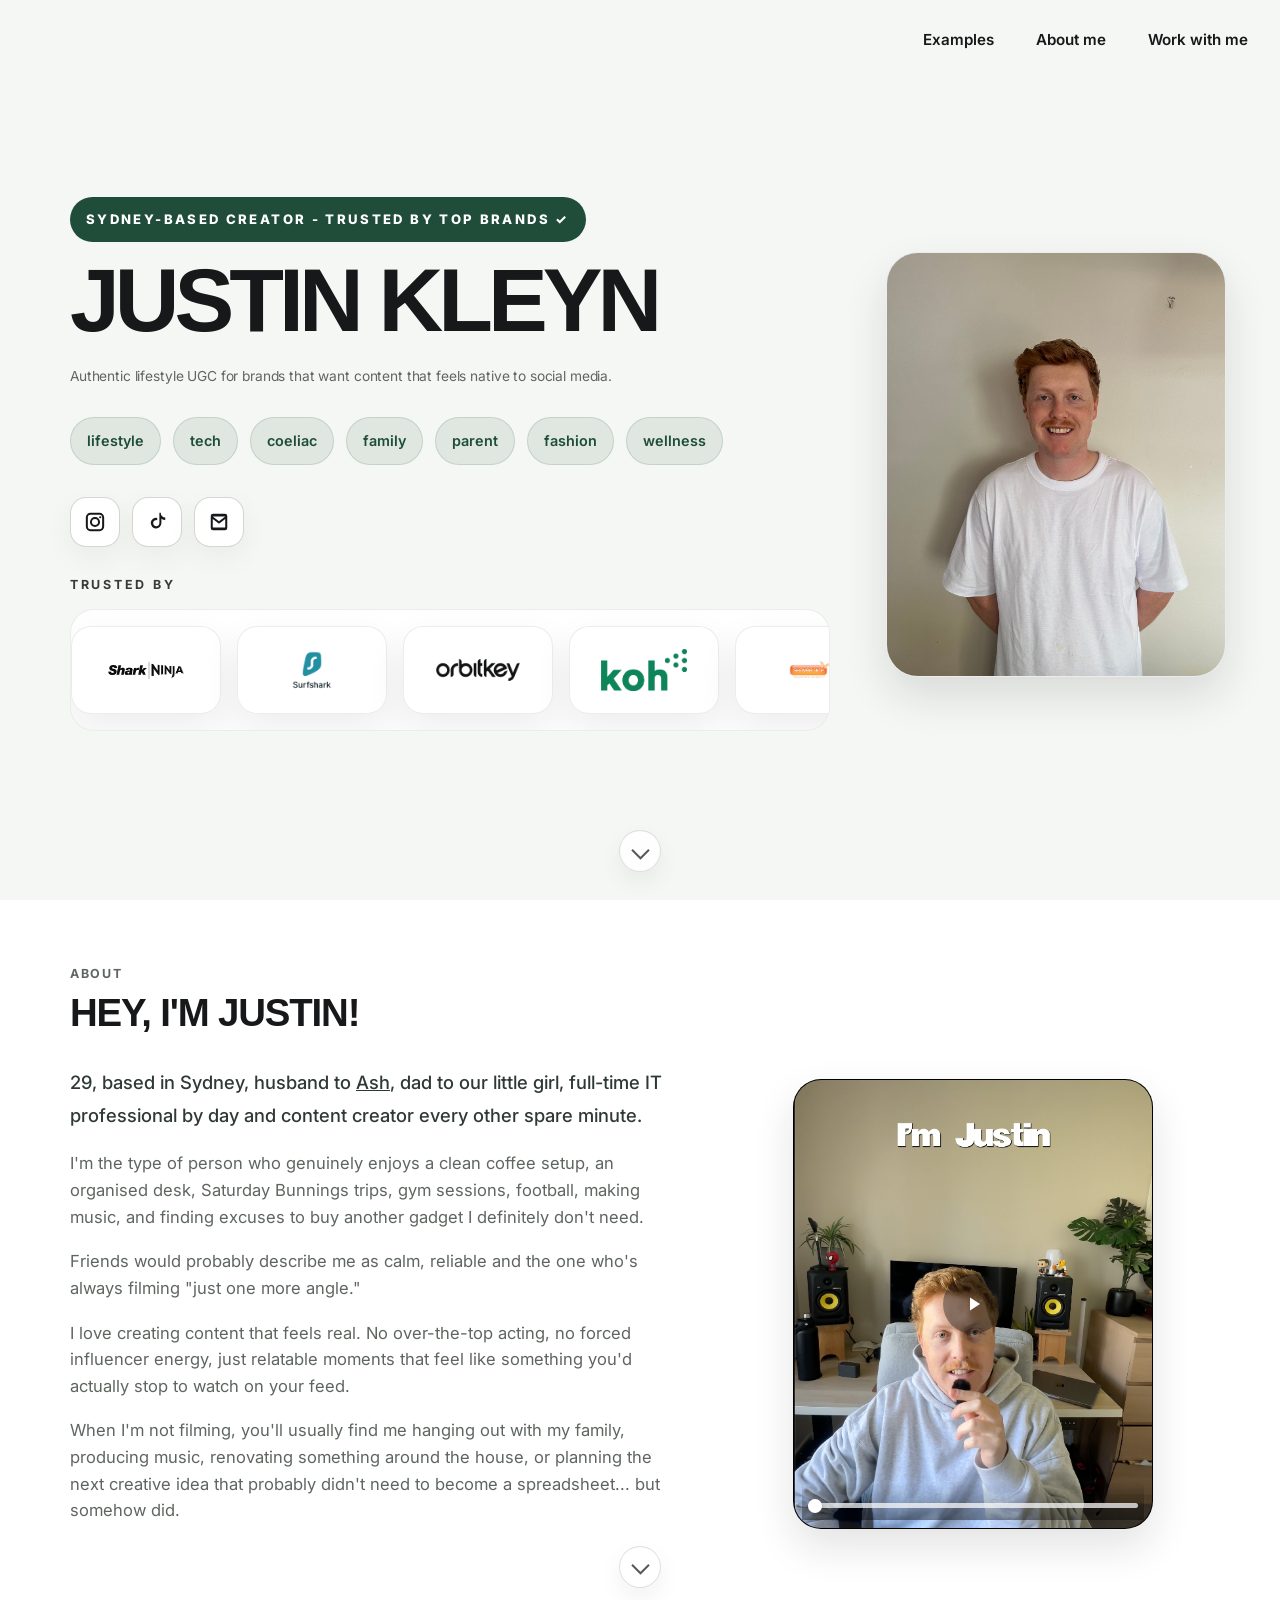
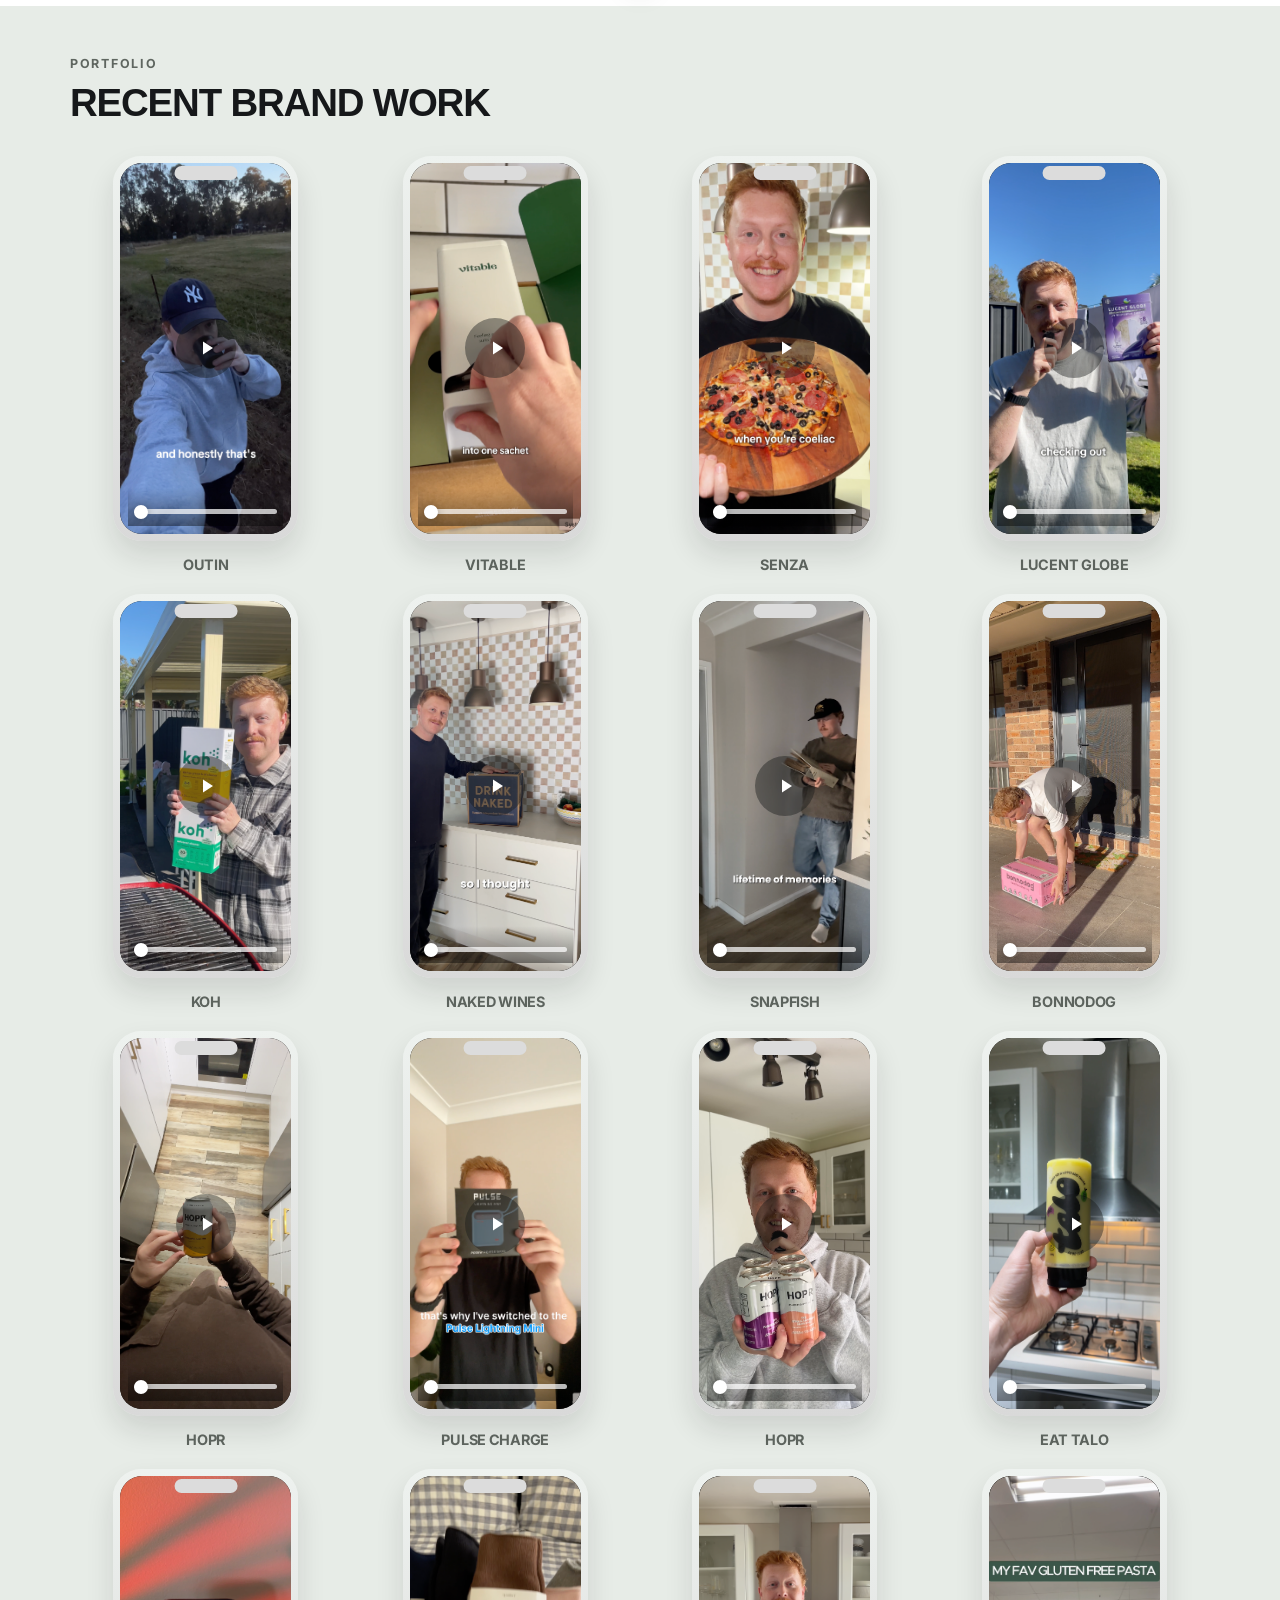
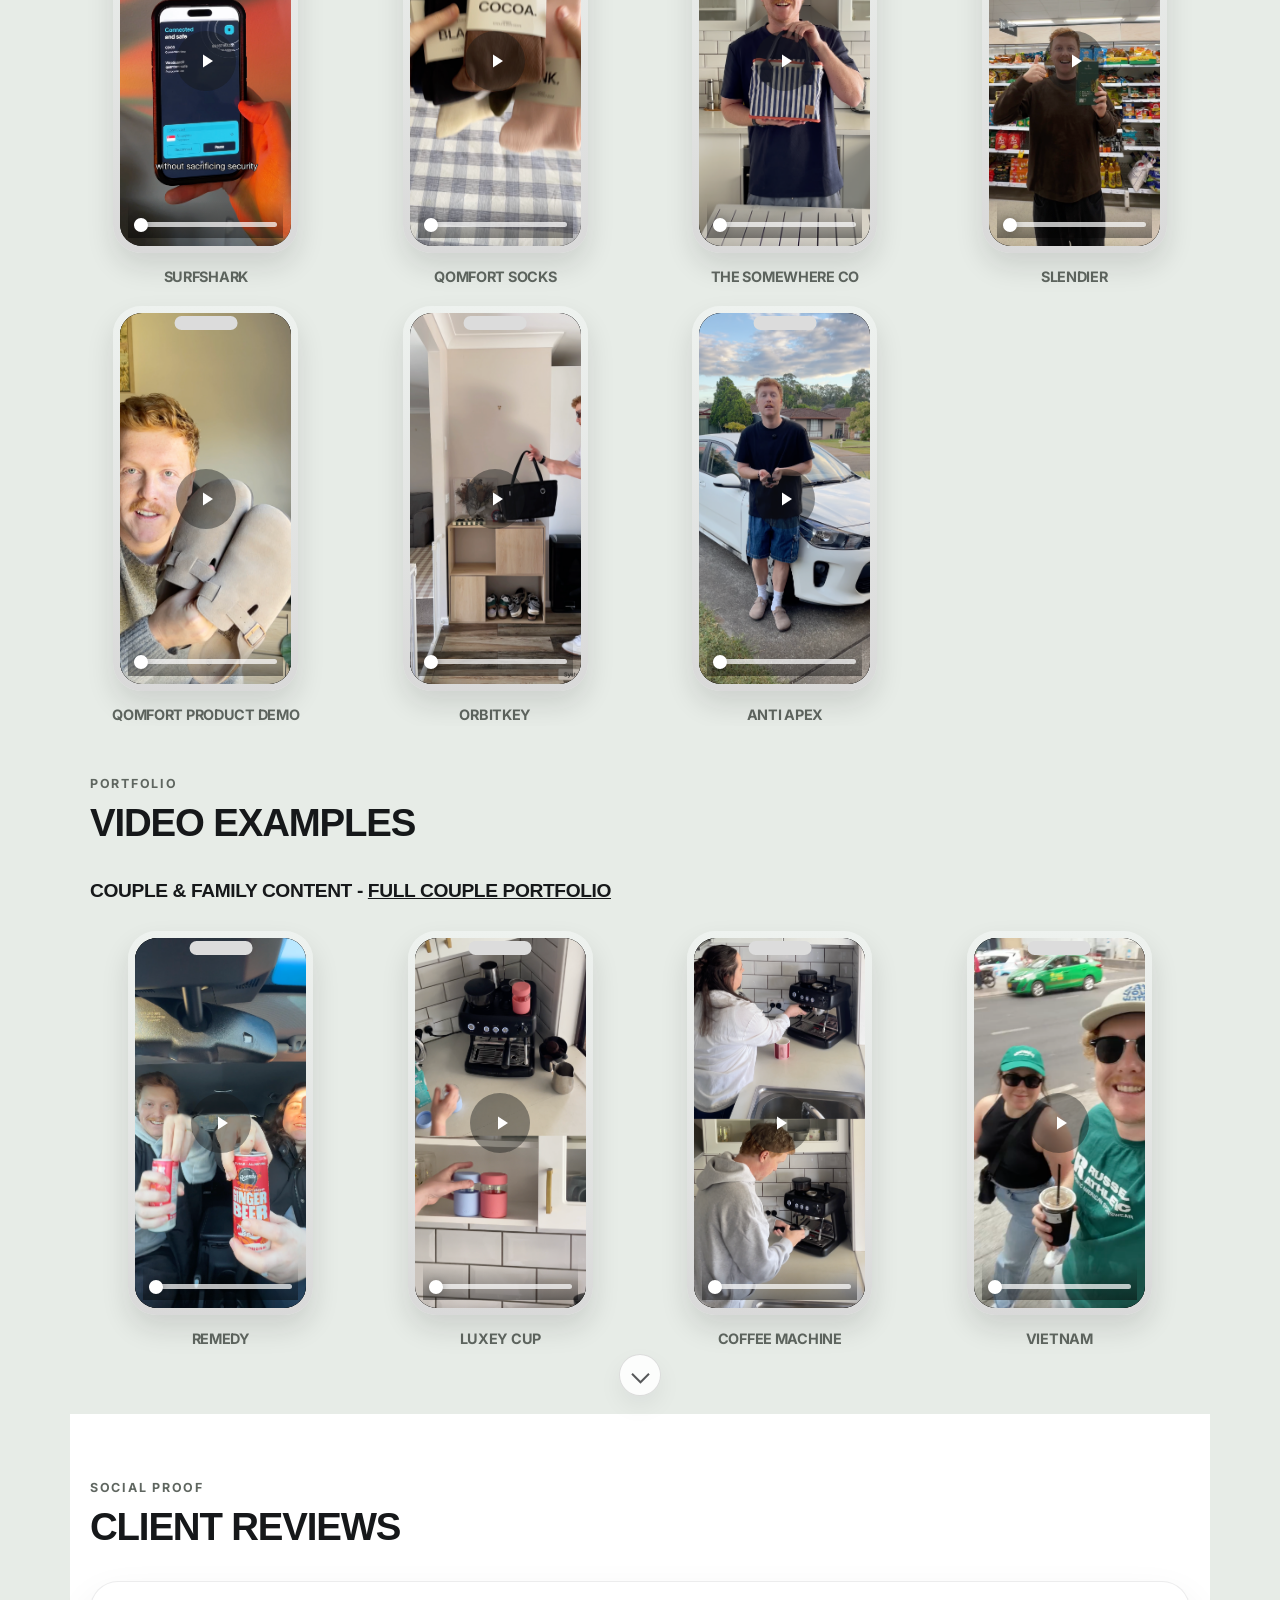
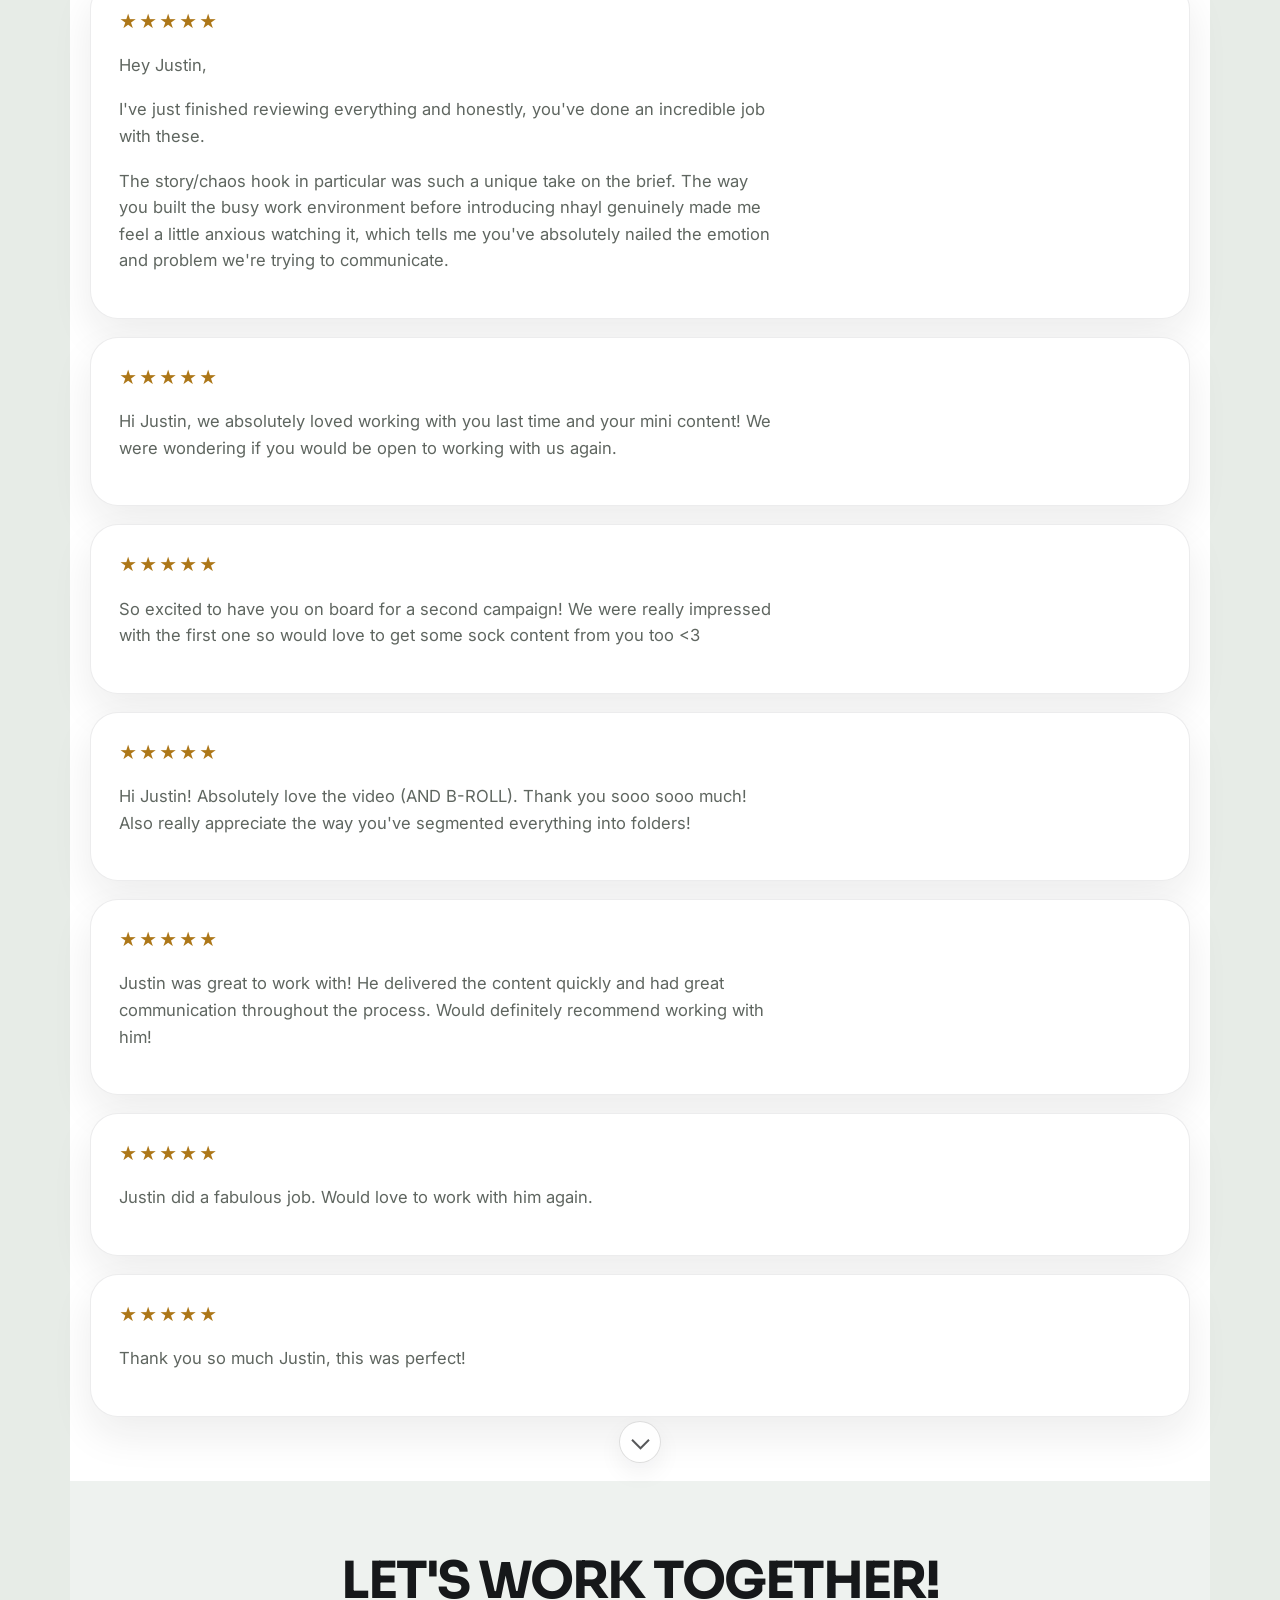
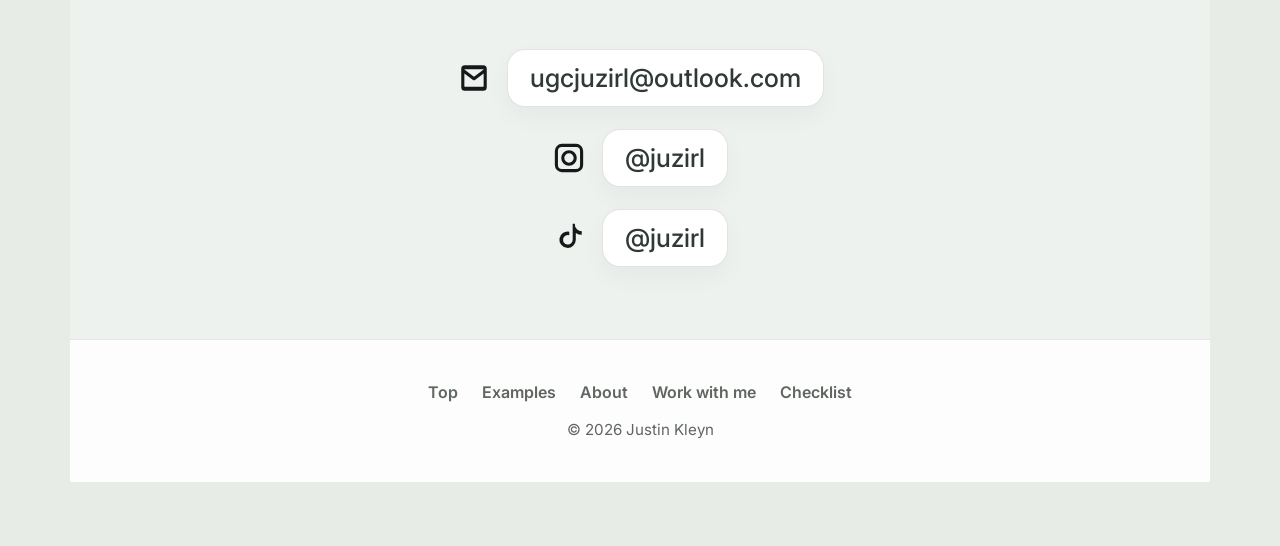
==== commit b81bacad: "Show new reviews as plain star cards Drop client names, job IDs, dates and review links from the thr" ====
--- a/index.html
+++ b/index.html
@@ -1000,58 +1000,21 @@
             <div class="review-stars" aria-label="Five star rating">★★★★★</div>
             <p>Hi Justin! Absolutely love the video (AND B-ROLL). Thank you sooo sooo much! Also really appreciate the way you've segmented everything into folders!</p>
           </div>
-        </div>
-
-        <div class="review-list" aria-label="Additional client reviews">
-          <article class="review-entry">
-            <div class="review-header">
-              <div>
-                <h3>Hercules Supplements</h3>
-                <p class="review-meta">Job ID 8462 • 10 Aug 2026</p>
-              </div>
-              <div class="review-stars" aria-label="Five star rating">★★★★★</div>
-            </div>
-
-            <p class="review-text">
-              Justin was great to work with! He delivered the content quickly and had great communication throughout the process. Would definitely recommend working with him!
-            </p>
-
-            <div class="review-action">
-              <a class="review-link" href="mailto:ugcjuzirl@outlook.com?subject=Review%20for%20Justin">Ask us to review this</a>
-            </div>
-          </article>
-
-          <article class="review-entry">
-            <div class="review-header">
-              <div>
-                <h3>Milkman Grooming Co</h3>
-                <p class="review-meta">Job ID 8422 • 10 Aug 2026</p>
-              </div>
-              <div class="review-stars" aria-label="Five star rating">★★★★★</div>
-            </div>
-
-            <p class="review-text">Justin did a fabulous job. Would love to work with him again.</p>
-
-            <div class="review-action">
-              <a class="review-link" href="mailto:ugcjuzirl@outlook.com?subject=Review%20for%20Justin">Ask us to review this</a>
-            </div>
-          </article>
-
-          <article class="review-entry">
-            <div class="review-header">
-              <div>
-                <h3>Remedy Kombucha Pty Ltd</h3>
-                <p class="review-meta">Job ID 8211 • 10 Aug 2026</p>
-              </div>
-              <div class="review-stars" aria-label="Five star rating">★★★★★</div>
-            </div>
-
-            <p class="review-text">Thank you so much Justin, this was perfect!</p>
-
-            <div class="review-action">
-              <a class="review-link" href="mailto:ugcjuzirl@outlook.com?subject=Review%20for%20Justin">Ask us to review this</a>
-            </div>
-          </article>
+
+          <div class="review-card">
+            <div class="review-stars" aria-label="Five star rating">★★★★★</div>
+            <p>Justin was great to work with! He delivered the content quickly and had great communication throughout the process. Would definitely recommend working with him!</p>
+          </div>
+
+          <div class="review-card">
+            <div class="review-stars" aria-label="Five star rating">★★★★★</div>
+            <p>Justin did a fabulous job. Would love to work with him again.</p>
+          </div>
+
+          <div class="review-card">
+            <div class="review-stars" aria-label="Five star rating">★★★★★</div>
+            <p>Thank you so much Justin, this was perfect!</p>
+          </div>
         </div>
       </div>
 
--- a/styles.css
+++ b/styles.css
@@ -530,73 +530,6 @@
   box-shadow: 0 18px 40px rgba(22, 24, 26, 0.08);
 }
 
-.review-list {
-  display: grid;
-  gap: 20px;
-  margin-top: 20px;
-}
-
-.review-entry {
-  border: 1px solid rgba(22, 24, 26, 0.12);
-  border-radius: 22px;
-  background: rgba(255, 255, 255, 0.7);
-  box-shadow: 0 10px 26px rgba(22, 24, 26, 0.04);
-  padding: 28px 30px 22px;
-}
-
-.review-header {
-  display: flex;
-  align-items: flex-start;
-  justify-content: space-between;
-  gap: 20px;
-}
-
-.review-entry h3 {
-  margin: 0;
-  font-size: clamp(1.4rem, 1.9vw, 2.1rem);
-  line-height: 1.2;
-  letter-spacing: -0.03em;
-}
-
-.review-meta {
-  margin: 10px 0 0;
-  color: rgba(22, 24, 26, 0.7);
-  font-size: 1rem;
-}
-
-.review-text {
-  margin: 24px 0 0;
-  max-width: 82ch;
-  font-size: clamp(1.05rem, 1.4vw, 1.3rem);
-  line-height: 1.6;
-}
-
-.review-action {
-  display: flex;
-  justify-content: flex-end;
-  margin-top: 22px;
-}
-
-.review-link {
-  display: inline-flex;
-  align-items: center;
-  justify-content: center;
-  padding: 0.72rem 1.35rem;
-  border-radius: 999px;
-  border: 1px solid rgba(22, 24, 26, 0.2);
-  background: rgba(255, 255, 255, 0.2);
-  color: var(--ink);
-  text-decoration: none;
-  font-size: 1.05rem;
-  transition: background-color 0.2s ease, transform 0.2s ease;
-}
-
-.review-link:hover,
-.review-link:focus-visible {
-  background: rgba(18, 18, 18, 0.03);
-  transform: translateY(-1px);
-}
-
 .review-stars {
   font-size: 1.1rem;
   letter-spacing: 0.12em;
